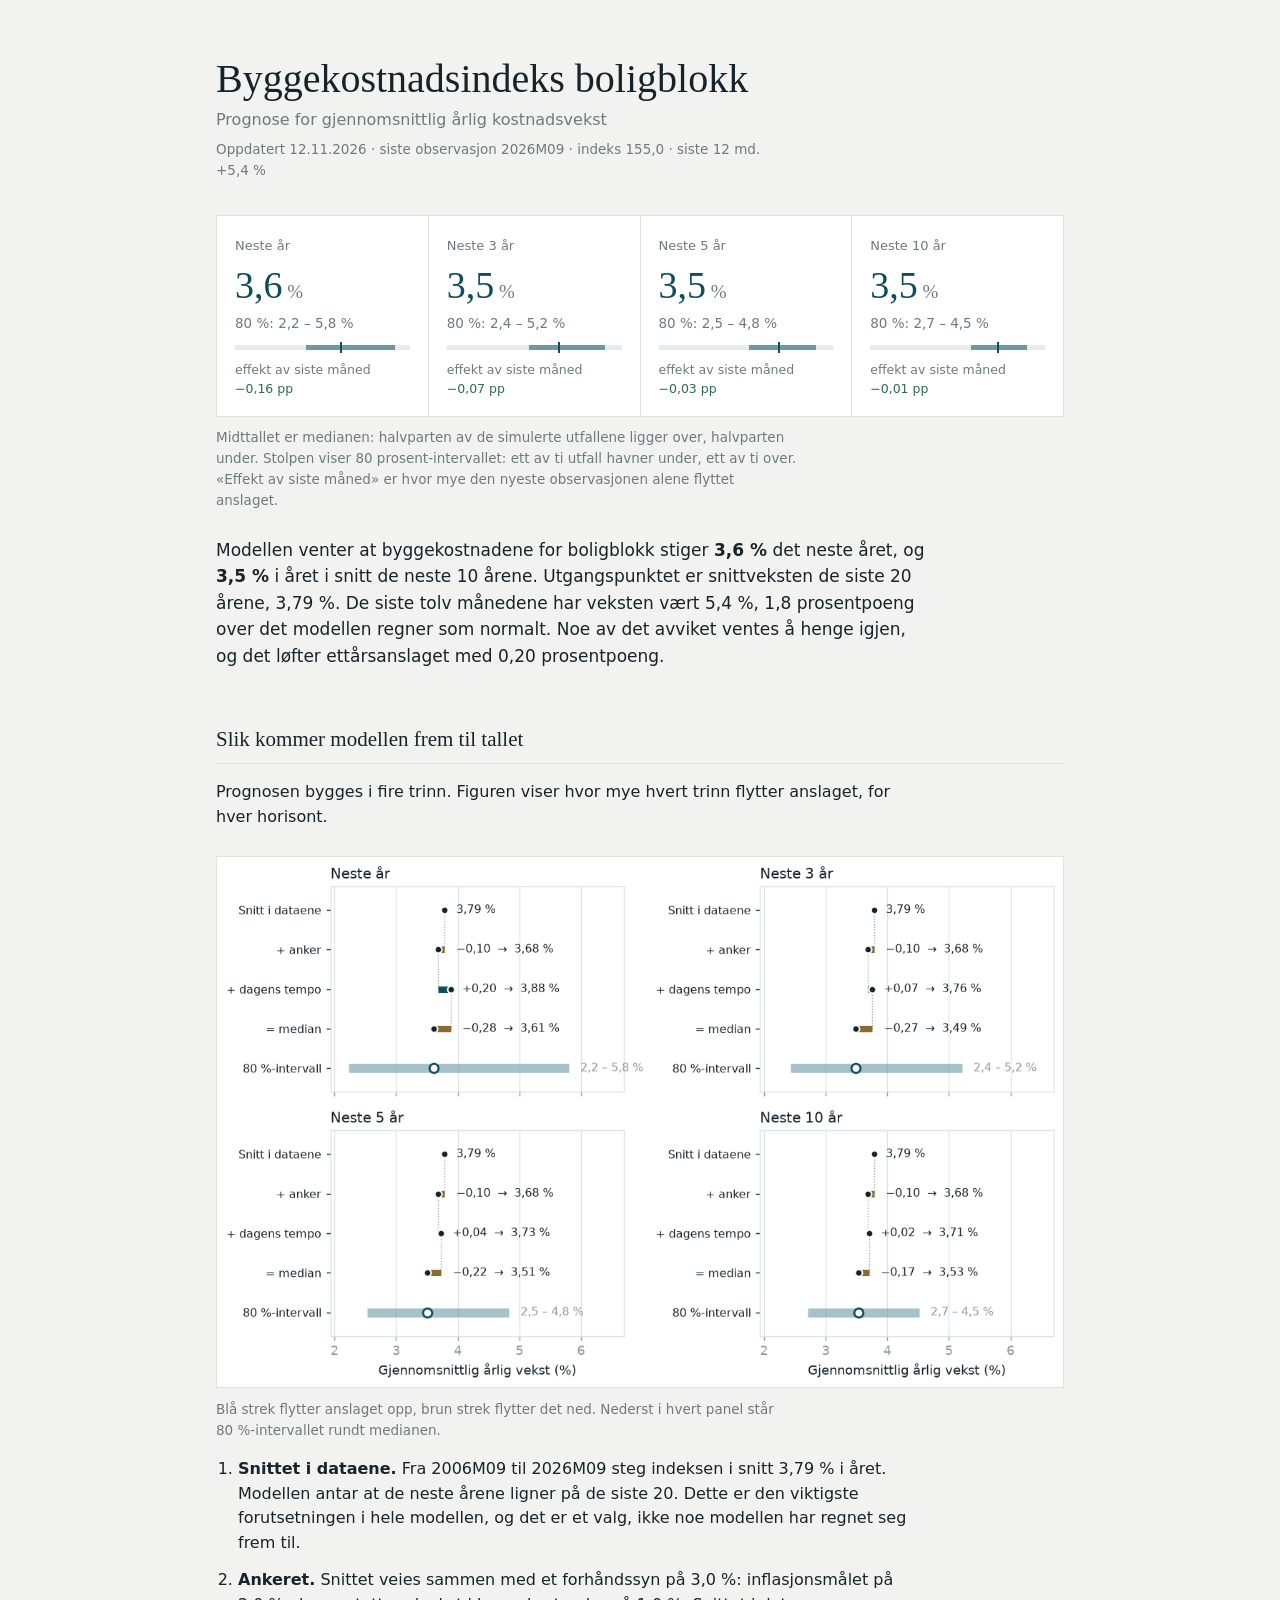
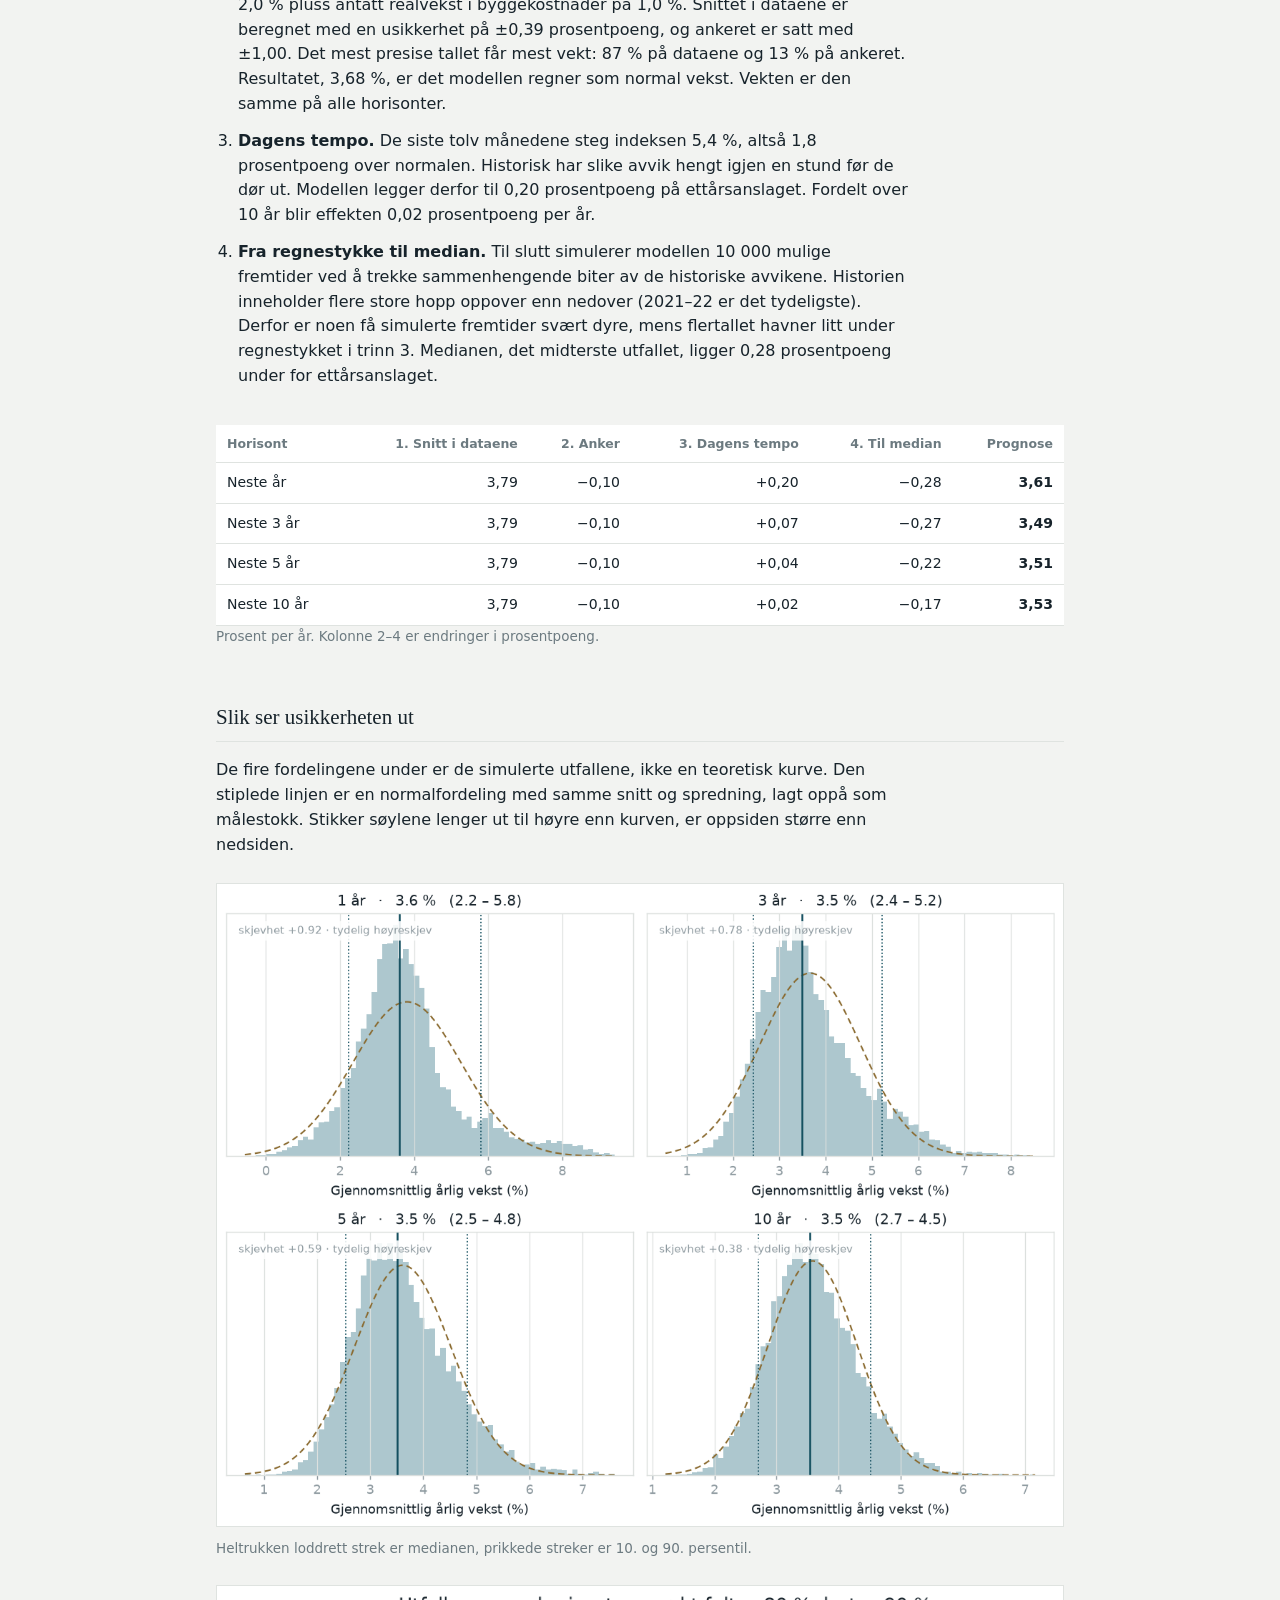
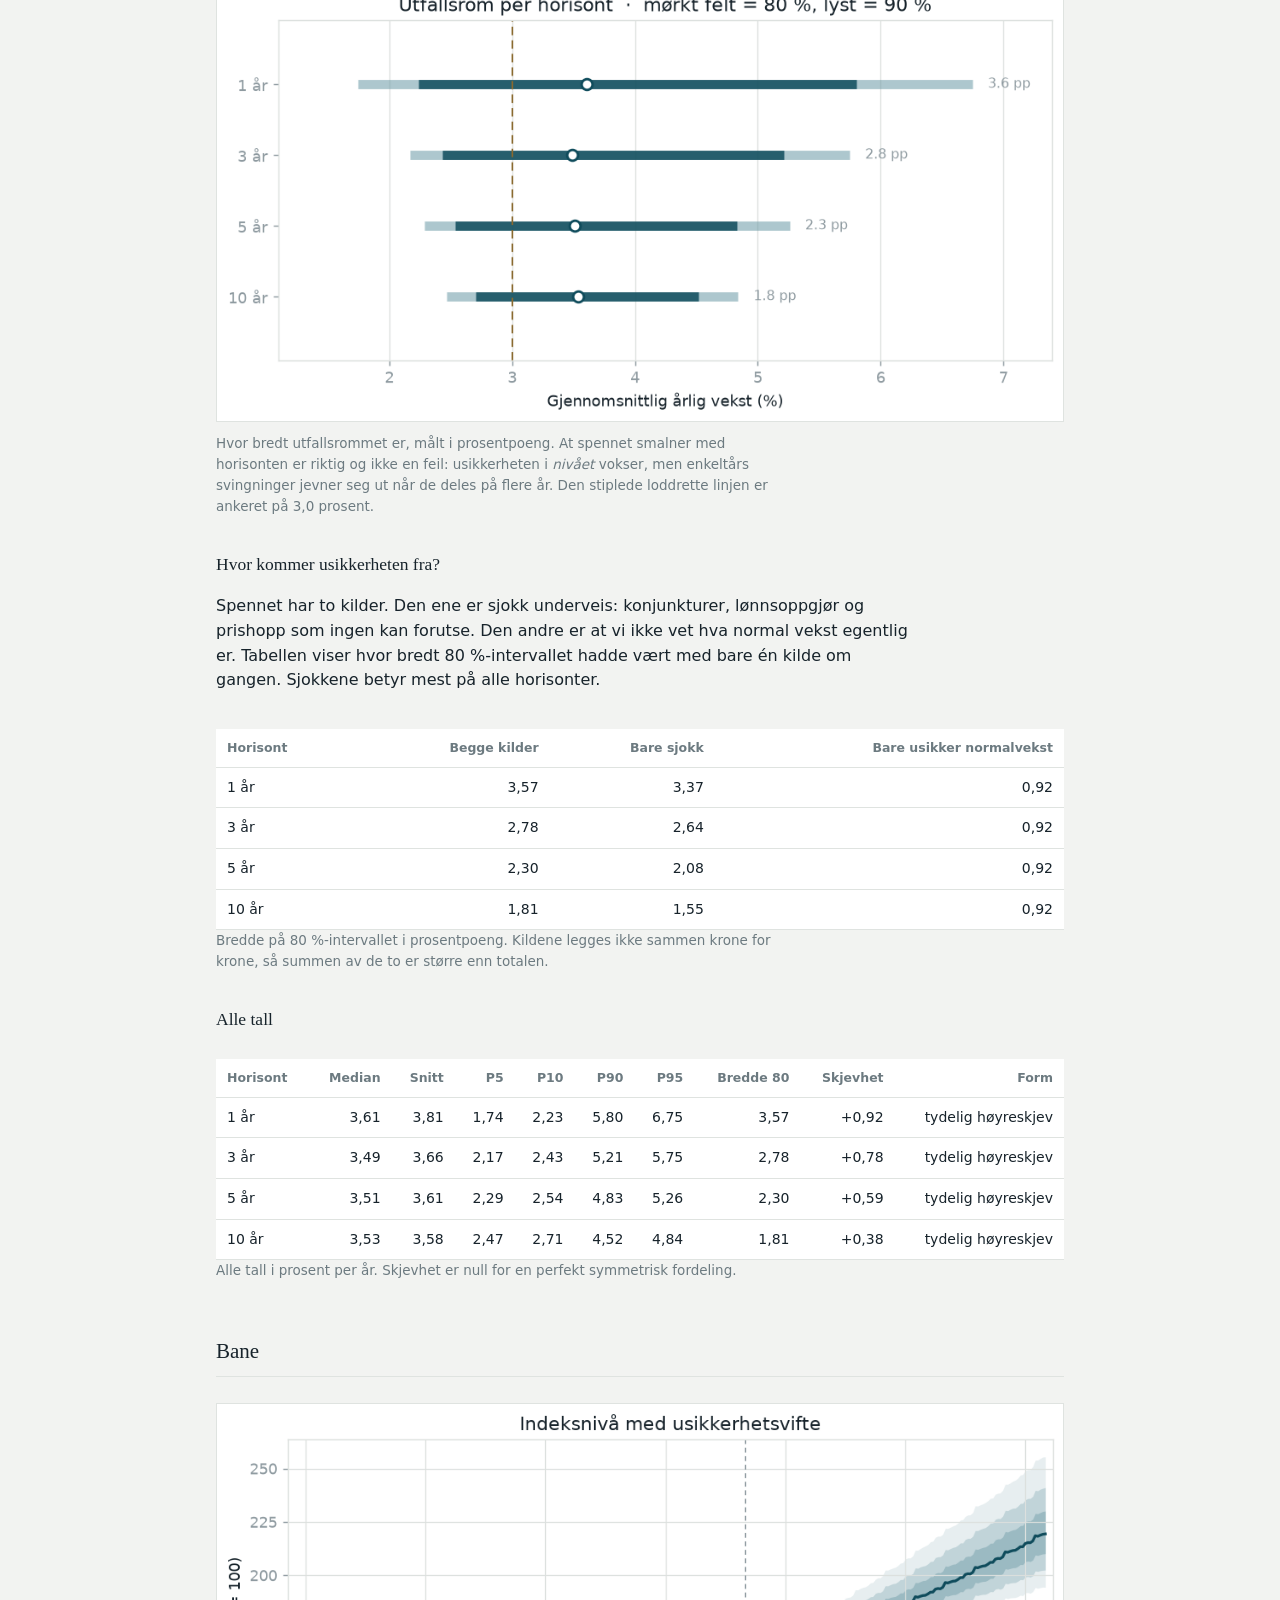
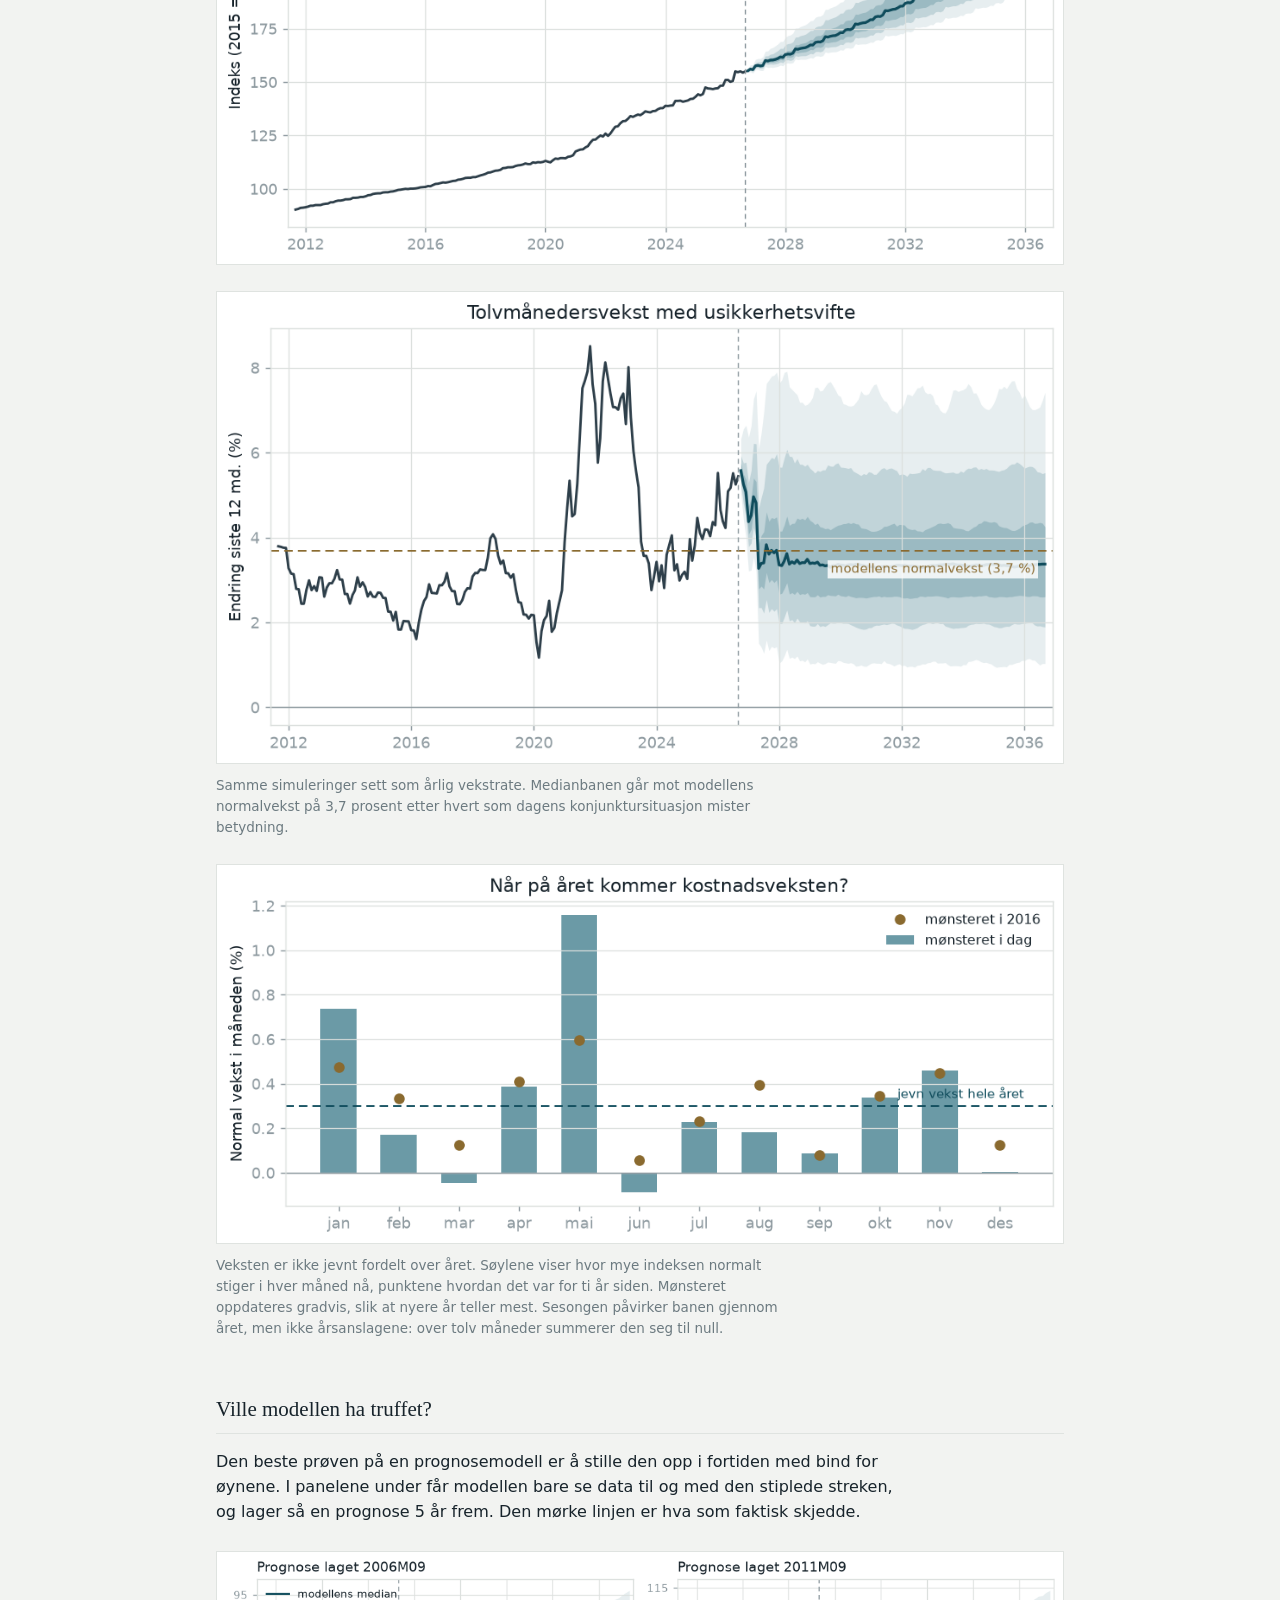
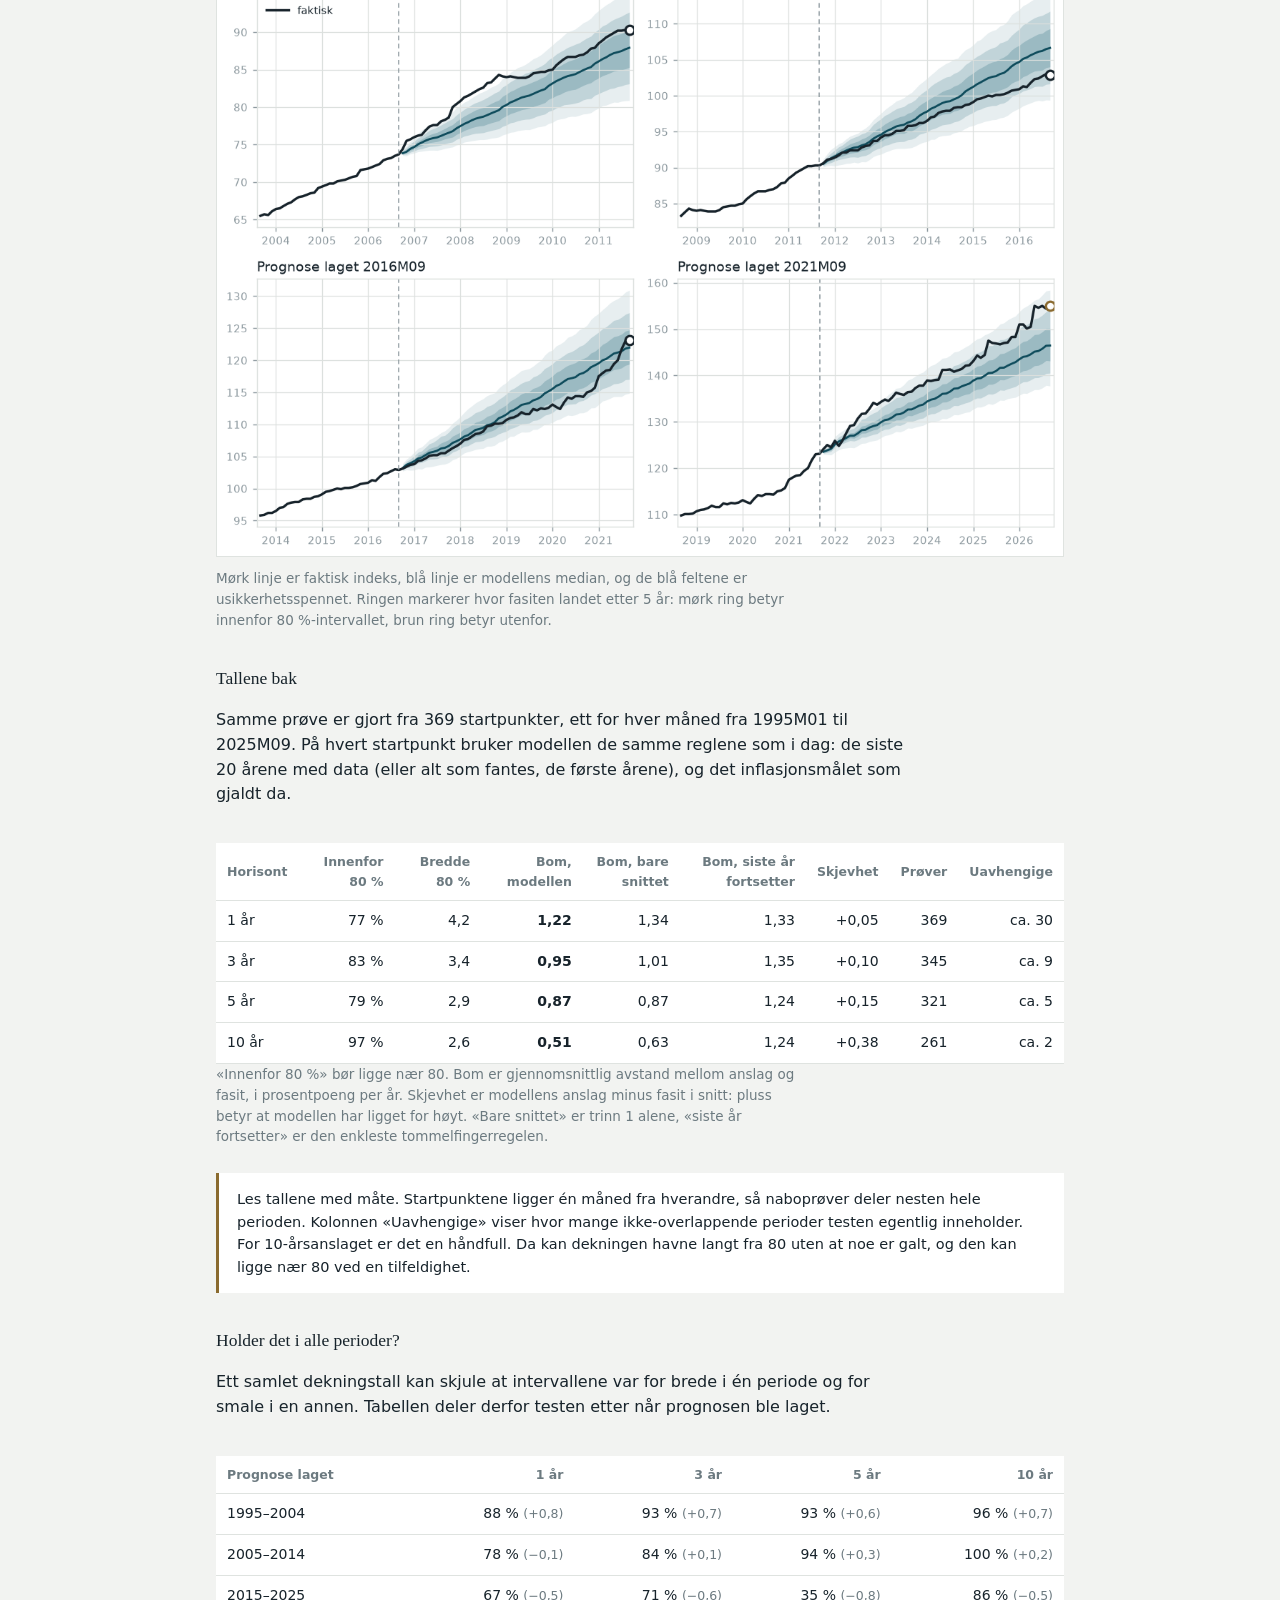
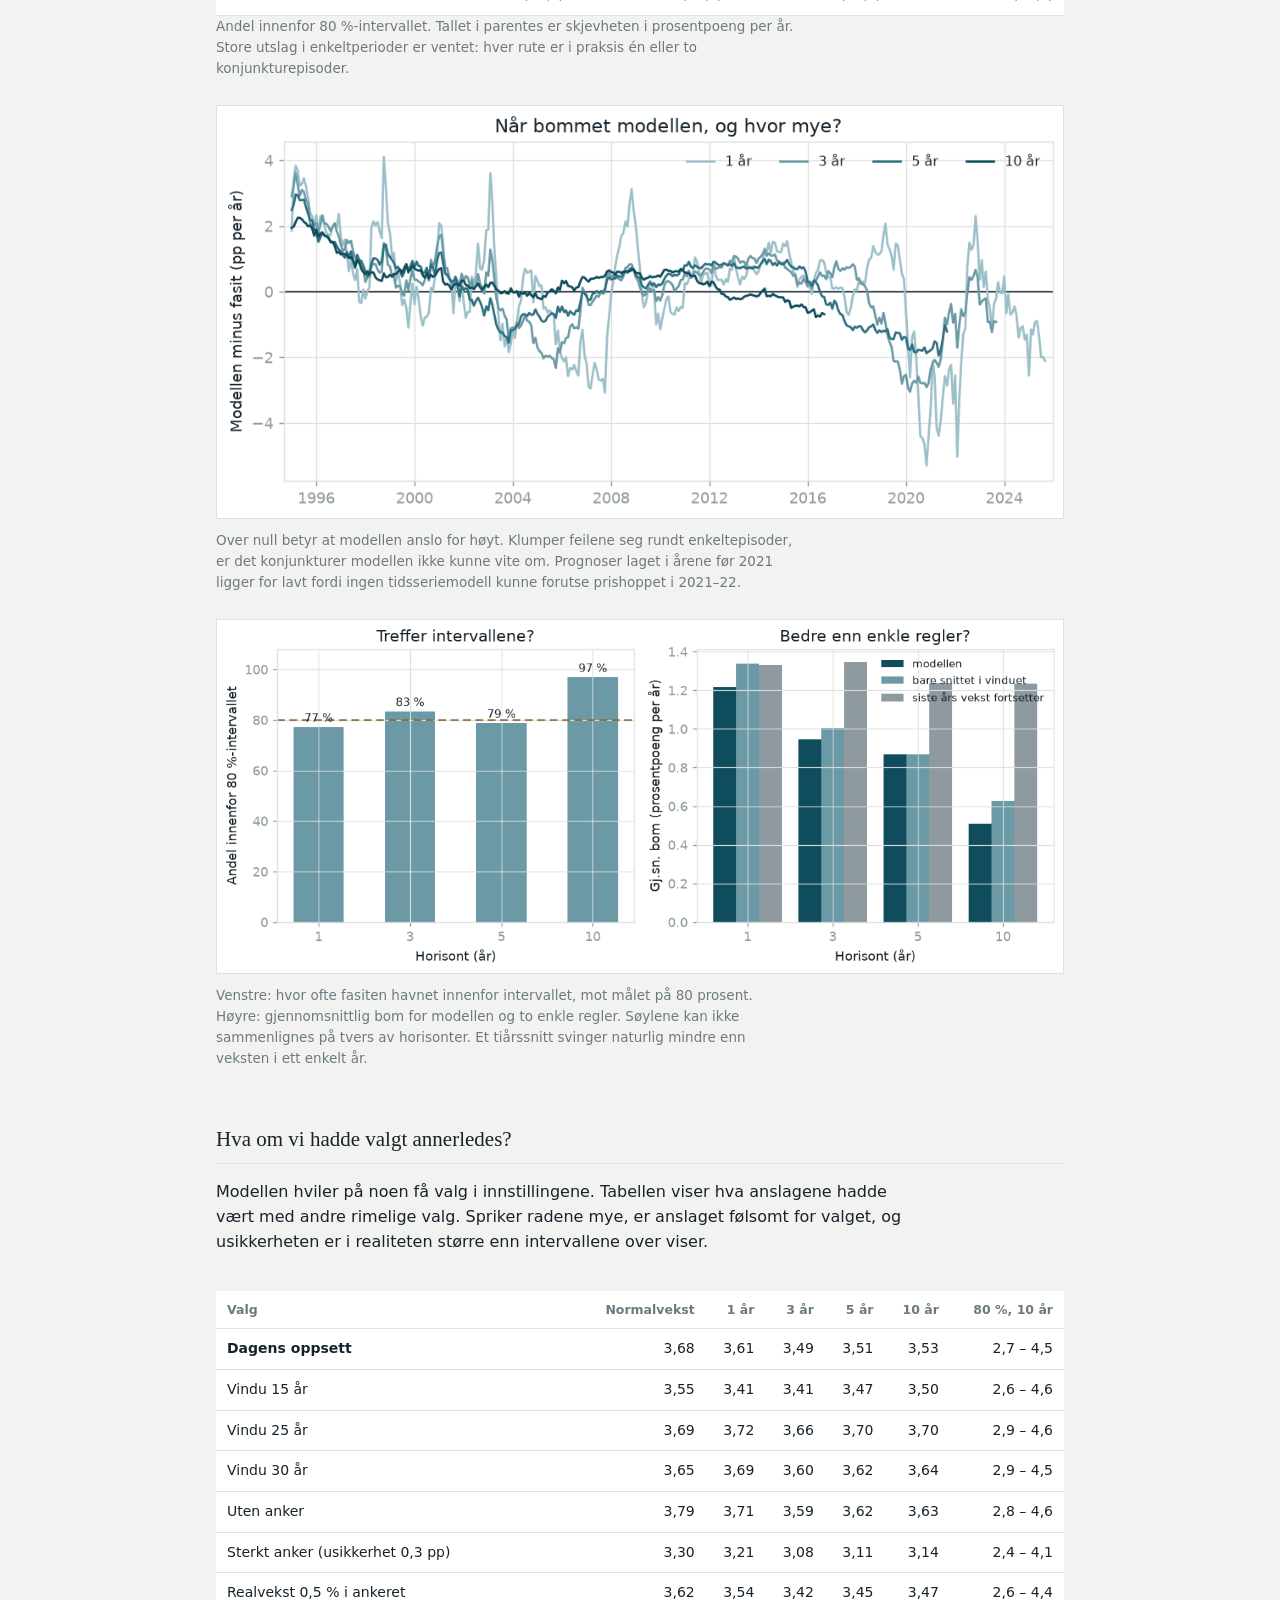
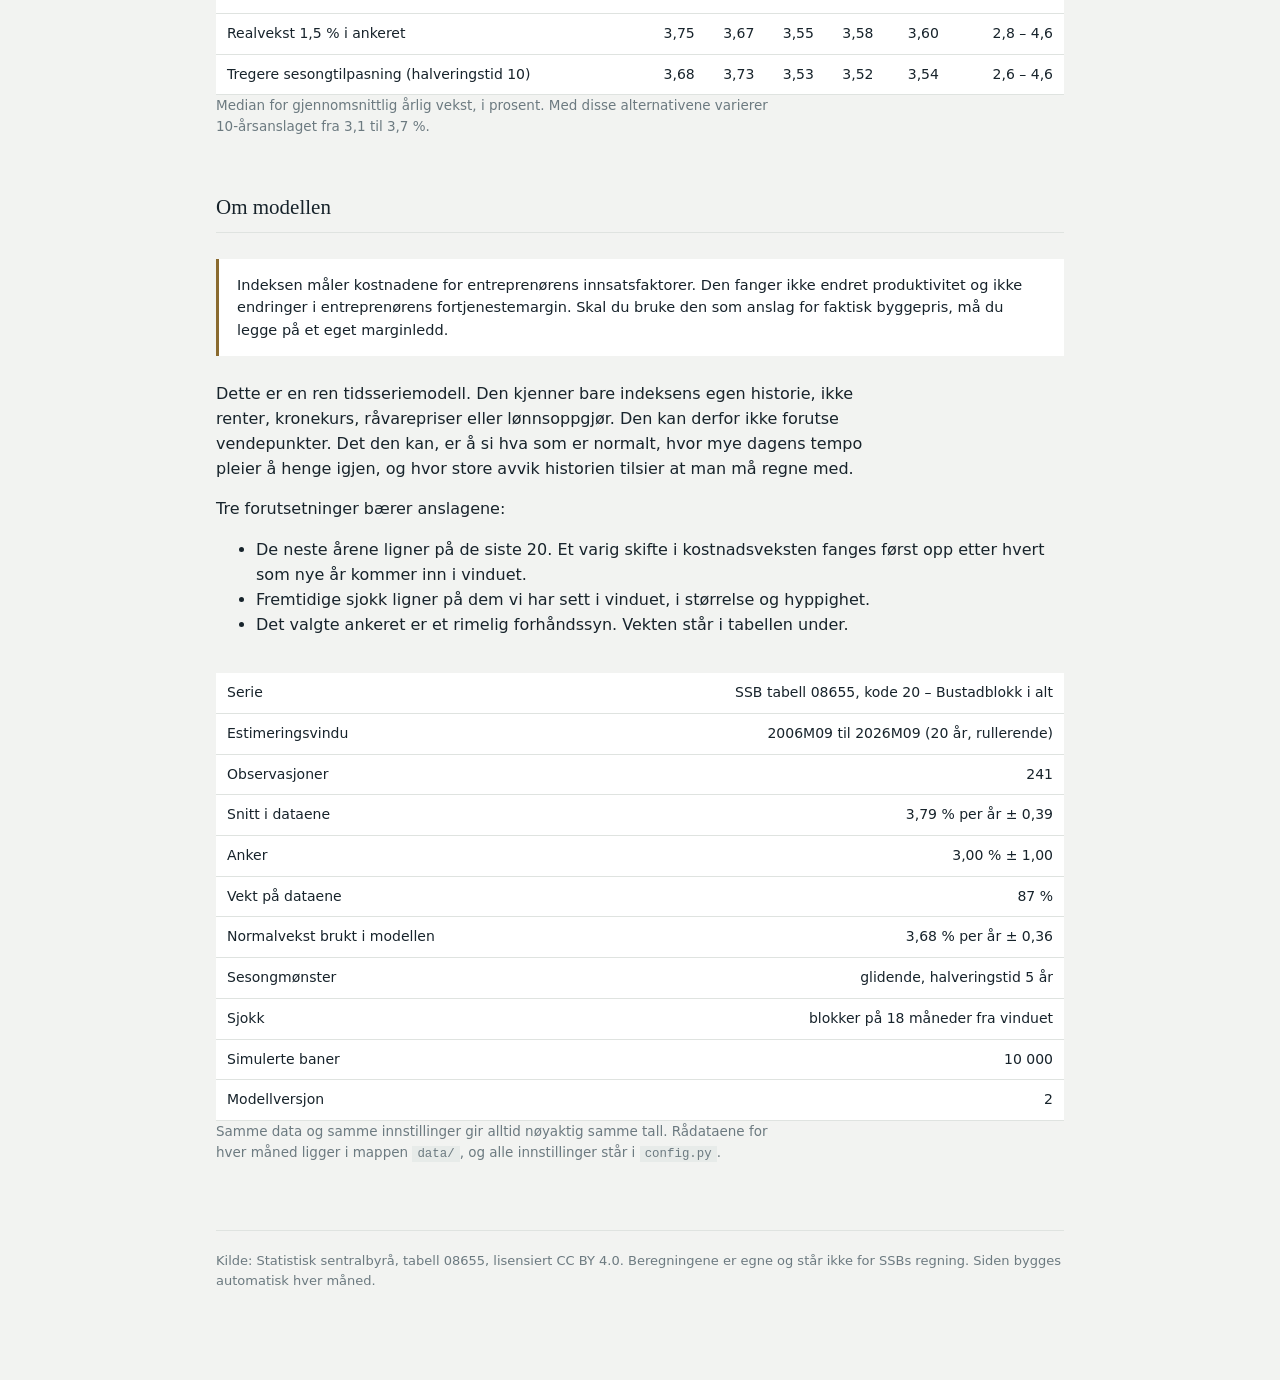
==== docs/byggekost/index.html @ 56198259 "Flytt byggekost på plass i fdv-repoet - Nettsiden flyttes fra byggekost/docs/ til docs/byggekost/, s" ====
<!doctype html>
<html lang="no"><head>
<meta charset="utf-8">
<meta name="viewport" content="width=device-width,initial-scale=1">
<title>Byggekostnadsindeks boligblokk</title>
<style>
:root{
  --blekk:#17232B; --dyp:#0F4C5C; --band:#6B9AA6; --bronse:#8A6A2F;
  --svak:#6C7A80; --flate:#FFFFFF; --papir:#F2F3F1; --strek:#DFE3E0;
}
*{box-sizing:border-box}
body{margin:0;background:var(--papir);color:var(--blekk);
     font-family:system-ui,-apple-system,"Segoe UI",Roboto,sans-serif;
     line-height:1.55;-webkit-font-smoothing:antialiased}
.ark{max-width:900px;margin:0 auto;padding:56px 26px 90px}
h1{font-family:Georgia,"Iowan Old Style",serif;font-weight:400;
   font-size:clamp(28px,4.2vw,40px);line-height:1.15;margin:0 0 6px}
.undertittel{color:var(--svak);font-size:16px;margin:0 0 6px}
.stempel{color:var(--svak);font-size:13.5px;margin:0}
h2{font-family:Georgia,serif;font-weight:400;font-size:21px;
   margin:54px 0 10px;padding-bottom:8px;border-bottom:1px solid var(--strek)}
p{max-width:68ch}
.tall{display:grid;grid-template-columns:repeat(auto-fit,minmax(178px,1fr));
      gap:1px;background:var(--strek);border:1px solid var(--strek);
      margin:34px 0 10px}
.rute{background:var(--flate);padding:20px 18px 18px}
.horisont{font-size:13px;color:var(--svak);margin-bottom:10px}
.stor{font-family:Georgia,serif;font-size:38px;line-height:1;color:var(--dyp)}
.stor span{font-size:19px;color:var(--svak)}
.spenn{font-size:13.5px;color:var(--svak);margin-top:9px}
.bar{position:relative;height:5px;background:#E7EBE9;margin-top:11px}
.bar i{position:absolute;top:0;height:5px;background:var(--band);display:block}
.bar b{position:absolute;top:-3px;width:2px;height:11px;background:var(--dyp)}
.delta{font-size:12.5px;margin-top:10px;color:var(--svak)}
.opp{color:#8A3A1F}.ned{color:#2F6B4F}
figure{margin:26px 0 0}
figure img{width:100%;display:block;background:var(--flate);border:1px solid var(--strek)}
figcaption{font-size:13.5px;color:var(--svak);margin-top:11px;max-width:68ch}
table{border-collapse:collapse;width:100%;font-size:14px;margin-top:20px;background:var(--flate)}
th,td{padding:9px 11px;border-bottom:1px solid var(--strek);text-align:right}
th:first-child,td:first-child{text-align:left}
th{font-weight:600;font-size:12.5px;color:var(--svak)}
.merk{background:var(--flate);border-left:3px solid var(--bronse);
      padding:15px 18px;margin:26px 0;font-size:14.5px}
h3{font-family:Georgia,serif;font-weight:400;font-size:17.5px;margin:34px 0 6px}
.ingress{font-size:17px;max-width:66ch;margin:26px 0 0}
.trinn{max-width:68ch;padding-left:22px}
.trinn li{margin-bottom:12px}
.n{color:var(--svak);font-size:12.5px}
.rulle{overflow-x:auto}
code{font-size:.92em;background:#E7EBE9;padding:1px 5px}
footer{margin-top:66px;padding-top:20px;border-top:1px solid var(--strek);
       color:var(--svak);font-size:13px}
a{color:var(--dyp)}
@media print{body{background:#fff}.ark{padding:0}figure{break-inside:avoid}}
</style>
</head><body><div class="ark">

<h1>Byggekostnadsindeks boligblokk</h1>
<p class="undertittel">Prognose for gjennomsnittlig årlig kostnadsvekst</p>
<p class="stempel">Oppdatert 12.11.2026 · siste observasjon 2026M09 ·
   indeks 155,0 · siste 12 md. +5,4&nbsp;%</p>


<div class="tall">
      <div class="rute">
        <div class="horisont">Neste år</div>
        <div class="stor">3,6<span>&nbsp;%</span></div>
        <div class="spenn">80&nbsp;%: 2,2 – 5,8&nbsp;%</div>
        <div class="bar"><i style="left:40.5%;width:50.9%"></i>
                         <b style="left:60.1%"></b></div>
        <div class="delta">effekt av siste måned <span class="ned">−0,16 pp</span></div>
      </div>
      <div class="rute">
        <div class="horisont">Neste 3 år</div>
        <div class="stor">3,5<span>&nbsp;%</span></div>
        <div class="spenn">80&nbsp;%: 2,4 – 5,2&nbsp;%</div>
        <div class="bar"><i style="left:47.3%;width:43.3%"></i>
                         <b style="left:63.7%"></b></div>
        <div class="delta">effekt av siste måned <span class="ned">−0,07 pp</span></div>
      </div>
      <div class="rute">
        <div class="horisont">Neste 5 år</div>
        <div class="stor">3,5<span>&nbsp;%</span></div>
        <div class="spenn">80&nbsp;%: 2,5 – 4,8&nbsp;%</div>
        <div class="bar"><i style="left:52.0%;width:38.1%"></i>
                         <b style="left:68.2%"></b></div>
        <div class="delta">effekt av siste måned <span class="ned">−0,03 pp</span></div>
      </div>
      <div class="rute">
        <div class="horisont">Neste 10 år</div>
        <div class="stor">3,5<span>&nbsp;%</span></div>
        <div class="spenn">80&nbsp;%: 2,7 – 4,5&nbsp;%</div>
        <div class="bar"><i style="left:57.8%;width:31.7%"></i>
                         <b style="left:72.3%"></b></div>
        <div class="delta">effekt av siste måned <span class="ned">−0,01 pp</span></div>
      </div></div>
<p class="stempel">Midttallet er medianen: halvparten av de simulerte utfallene
   ligger over, halvparten under. Stolpen viser 80 prosent-intervallet: ett av ti
   utfall havner under, ett av ti over. «Effekt av siste måned» er hvor mye den
   nyeste observasjonen alene flyttet anslaget.</p>

<p class="ingress">Modellen venter at byggekostnadene for boligblokk stiger <strong>3,6&nbsp;%</strong> det neste året, og <strong>3,5&nbsp;%</strong> i året i snitt de neste 10 årene. Utgangspunktet er snittveksten de siste 20 årene, 3,79&nbsp;%. De siste tolv månedene har veksten vært 5,4&nbsp;%, 1,8 prosentpoeng over det modellen regner som normalt. Noe av det avviket ventes å henge igjen, og det løfter ettårsanslaget med 0,20 prosentpoeng.</p>

<h2>Slik kommer modellen frem til tallet</h2>
<p>Prognosen bygges i fire trinn. Figuren viser hvor mye hvert trinn flytter
   anslaget, for hver horisont.</p>
<figure><img src="oppbygging.png" alt="Prognosen bygget opp trinn for trinn">
<figcaption>Blå strek flytter anslaget opp, brun strek flytter det ned. Nederst i
hvert panel står 80&nbsp;%-intervallet rundt medianen.</figcaption></figure>

  <ol class="trinn">
  <li><strong>Snittet i dataene.</strong> Fra 2006M09 til 2026M09 steg
      indeksen i snitt 3,79&nbsp;% i året. Modellen antar at de neste årene
      ligner på de siste 20. Dette er den viktigste forutsetningen i hele
      modellen, og det er et valg, ikke noe modellen har regnet seg frem til.</li>
  <li><strong>Ankeret.</strong> Snittet veies sammen med et forhåndssyn på 3,0&nbsp;%: inflasjonsmålet på 2,0&nbsp;% pluss antatt realvekst i byggekostnader på 1,0&nbsp;%. Snittet i dataene er beregnet med en usikkerhet på ±0,39 prosentpoeng, og ankeret er satt med ±1,00. Det mest presise tallet får mest vekt: 87&nbsp;% på dataene og 13&nbsp;% på ankeret. Resultatet, 3,68&nbsp;%, er det modellen regner som normal vekst. Vekten er den samme på alle horisonter.</li>
  <li><strong>Dagens tempo.</strong> De siste tolv månedene steg indeksen 5,4&nbsp;%,
      altså 1,8 prosentpoeng over normalen.
      Historisk har slike avvik hengt igjen en stund før de dør ut. Modellen
      legger derfor til
      0,20 prosentpoeng på ettårsanslaget. Fordelt over 10 år blir
      effekten 0,02 prosentpoeng per år.</li>
  <li><strong>Fra regnestykke til median.</strong> Til slutt simulerer modellen
      10&nbsp;000 mulige fremtider ved å trekke sammenhengende biter av de
      historiske avvikene. Historien inneholder flere store hopp oppover enn nedover
      (2021–22 er det tydeligste). Derfor er noen få simulerte fremtider svært
      dyre, mens flertallet havner litt under regnestykket i trinn 3. Medianen, det
      midterste utfallet, ligger 0,28 prosentpoeng
      under for ettårsanslaget.</li>
  </ol>
<div class="rulle"><table>
<thead><tr><th>Horisont</th><th>1. Snitt i dataene</th><th>2. Anker</th>
<th>3. Dagens tempo</th><th>4. Til median</th><th>Prognose</th></tr></thead>
<tbody><tr><td>Neste år</td><td>3,79</td><td>−0,10</td><td>+0,20</td><td>−0,28</td><td><strong>3,61</strong></td></tr><tr><td>Neste 3 år</td><td>3,79</td><td>−0,10</td><td>+0,07</td><td>−0,27</td><td><strong>3,49</strong></td></tr><tr><td>Neste 5 år</td><td>3,79</td><td>−0,10</td><td>+0,04</td><td>−0,22</td><td><strong>3,51</strong></td></tr><tr><td>Neste 10 år</td><td>3,79</td><td>−0,10</td><td>+0,02</td><td>−0,17</td><td><strong>3,53</strong></td></tr></tbody></table></div>
<p class="stempel">Prosent per år. Kolonne 2–4 er endringer i prosentpoeng.</p>

<h2>Slik ser usikkerheten ut</h2>
<p>De fire fordelingene under er de simulerte utfallene, ikke en teoretisk kurve.
   Den stiplede linjen er en normalfordeling med samme snitt og spredning, lagt
   oppå som målestokk. Stikker søylene lenger ut til høyre enn kurven, er
   oppsiden større enn nedsiden.</p>
<figure><img src="fordeling.png" alt="Fordeling av årlig vekst">
<figcaption>Heltrukken loddrett strek er medianen, prikkede streker er 10. og
90. persentil.</figcaption></figure>

<figure><img src="bredde.png" alt="Utfallsrom per horisont">
<figcaption>Hvor bredt utfallsrommet er, målt i prosentpoeng. At spennet smalner
med horisonten er riktig og ikke en feil: usikkerheten i <em>nivået</em> vokser,
men enkeltårs svingninger jevner seg ut når de deles på flere år.
Den stiplede loddrette linjen er ankeret på 3,0 prosent.</figcaption></figure>

<h3>Hvor kommer usikkerheten fra?</h3>
<p>Spennet har to kilder. Den ene er sjokk underveis: konjunkturer, lønnsoppgjør
   og prishopp som ingen kan forutse. Den andre er at vi ikke vet hva normal vekst
   egentlig er. Tabellen viser hvor bredt 80&nbsp;%-intervallet hadde vært med bare én
   kilde om gangen. Sjokkene betyr mest på alle horisonter.</p>
<div class="rulle"><table>
<thead><tr><th>Horisont</th><th>Begge kilder</th><th>Bare sjokk</th>
<th>Bare usikker normalvekst</th></tr></thead>
<tbody><tr><td>1 år</td><td>3,57</td><td>3,37</td><td>0,92</td></tr><tr><td>3 år</td><td>2,78</td><td>2,64</td><td>0,92</td></tr><tr><td>5 år</td><td>2,30</td><td>2,08</td><td>0,92</td></tr><tr><td>10 år</td><td>1,81</td><td>1,55</td><td>0,92</td></tr></tbody></table></div>
<p class="stempel">Bredde på 80&nbsp;%-intervallet i prosentpoeng. Kildene legges ikke
sammen krone for krone, så summen av de to er større enn totalen.</p>

<h3>Alle tall</h3>
<div class="rulle"><table>
<thead><tr><th>Horisont</th><th>Median</th><th>Snitt</th><th>P5</th><th>P10</th>
<th>P90</th><th>P95</th><th>Bredde 80</th><th>Skjevhet</th><th>Form</th></tr></thead>
<tbody><tr><td>1 år</td><td>3,61</td><td>3,81</td><td>1,74</td><td>2,23</td><td>5,80</td><td>6,75</td><td>3,57</td><td>+0,92</td><td>tydelig høyreskjev</td></tr><tr><td>3 år</td><td>3,49</td><td>3,66</td><td>2,17</td><td>2,43</td><td>5,21</td><td>5,75</td><td>2,78</td><td>+0,78</td><td>tydelig høyreskjev</td></tr><tr><td>5 år</td><td>3,51</td><td>3,61</td><td>2,29</td><td>2,54</td><td>4,83</td><td>5,26</td><td>2,30</td><td>+0,59</td><td>tydelig høyreskjev</td></tr><tr><td>10 år</td><td>3,53</td><td>3,58</td><td>2,47</td><td>2,71</td><td>4,52</td><td>4,84</td><td>1,81</td><td>+0,38</td><td>tydelig høyreskjev</td></tr></tbody></table></div>
<p class="stempel">Alle tall i prosent per år. Skjevhet er null for en perfekt
symmetrisk fordeling.</p>

<h2>Bane</h2>
<figure><img src="vifte_indeks.png" alt="Indeks med vifte"></figure>
<figure><img src="vifte_vekst.png" alt="Tolvmånedersvekst med vifte">
<figcaption>Samme simuleringer sett som årlig vekstrate. Medianbanen går mot
modellens normalvekst på 3,7 prosent etter hvert som dagens
konjunktursituasjon mister betydning.</figcaption></figure>
<figure><img src="sesong.png" alt="Sesongmønster">
<figcaption>Veksten er ikke jevnt fordelt over året. Søylene viser hvor mye
indeksen normalt stiger i hver måned nå, punktene hvordan det var for ti år siden.
Mønsteret oppdateres gradvis, slik at nyere år teller mest. Sesongen påvirker
banen gjennom året, men ikke årsanslagene: over tolv måneder summerer den seg til
null.</figcaption></figure>

  <h2>Ville modellen ha truffet?</h2>
  <p>Den beste prøven på en prognosemodell er å stille den opp i fortiden med
     bind for øynene. I panelene under får modellen bare se data til og med den
     stiplede streken, og lager så en prognose 5 år frem.
     Den mørke linjen er hva som faktisk skjedde.</p>
  <figure><img src="tilbaketest_bane.png" alt="Historiske prognoser mot fasit">
  <figcaption>Mørk linje er faktisk indeks, blå linje er modellens median, og de
  blå feltene er usikkerhetsspennet. Ringen markerer hvor fasiten landet etter
  5 år: mørk ring betyr innenfor 80&nbsp;%-intervallet, brun
  ring betyr utenfor.</figcaption></figure>

  <h3>Tallene bak</h3>
  <p>Samme prøve er gjort fra 369 startpunkter, ett for hver
     måned fra 1995M01 til 2025M09. På hvert
     startpunkt bruker modellen de samme reglene som i dag: de siste
     20 årene med data (eller alt som fantes, de første årene), og det
     inflasjonsmålet som gjaldt da.</p>
  <div class="rulle"><table>
  <thead><tr><th>Horisont</th><th>Innenfor 80&nbsp;%</th><th>Bredde 80&nbsp;%</th>
  <th>Bom, modellen</th><th>Bom, bare snittet</th><th>Bom, siste år fortsetter</th>
  <th>Skjevhet</th><th>Prøver</th><th>Uavhengige</th></tr></thead>
  <tbody><tr><td>1 år</td><td>77&nbsp;%</td><td>4,2</td><td><strong>1,22</strong></td><td>1,34</td><td>1,33</td><td>+0,05</td><td>369</td><td>ca. 30</td></tr><tr><td>3 år</td><td>83&nbsp;%</td><td>3,4</td><td><strong>0,95</strong></td><td>1,01</td><td>1,35</td><td>+0,10</td><td>345</td><td>ca. 9</td></tr><tr><td>5 år</td><td>79&nbsp;%</td><td>2,9</td><td><strong>0,87</strong></td><td>0,87</td><td>1,24</td><td>+0,15</td><td>321</td><td>ca. 5</td></tr><tr><td>10 år</td><td>97&nbsp;%</td><td>2,6</td><td><strong>0,51</strong></td><td>0,63</td><td>1,24</td><td>+0,38</td><td>261</td><td>ca. 2</td></tr></tbody></table></div>
  <p class="stempel">«Innenfor 80&nbsp;%» bør ligge nær 80. Bom er gjennomsnittlig
  avstand mellom anslag og fasit, i prosentpoeng per år. Skjevhet er modellens
  anslag minus fasit i snitt: pluss betyr at modellen har ligget for høyt.
  «Bare snittet» er trinn 1 alene, «siste år fortsetter» er den enkleste
  tommelfingerregelen.</p>
  <div class="merk">
  Les tallene med måte. Startpunktene ligger én måned fra hverandre, så
  naboprøver deler nesten hele perioden. Kolonnen «Uavhengige» viser hvor mange
  ikke-overlappende perioder testen egentlig inneholder. For 10-årsanslaget er
  det en håndfull. Da kan dekningen havne langt fra 80 uten at noe er galt, og
  den kan ligge nær 80 ved en tilfeldighet.
  </div>

  <h3>Holder det i alle perioder?</h3>
  <p>Ett samlet dekningstall kan skjule at intervallene var for brede i én periode
     og for smale i en annen. Tabellen deler derfor testen etter når prognosen ble
     laget.</p>
  <div class="rulle"><table>
  <thead><tr><th>Prognose laget</th><th>1 år</th><th>3 år</th><th>5 år</th><th>10 år</th></tr></thead>
  <tbody><tr><td>1995–2004</td><td>88&nbsp;% <span class="n">(+0,8)</span></td><td>93&nbsp;% <span class="n">(+0,7)</span></td><td>93&nbsp;% <span class="n">(+0,6)</span></td><td>96&nbsp;% <span class="n">(+0,7)</span></td></tr><tr><td>2005–2014</td><td>78&nbsp;% <span class="n">(−0,1)</span></td><td>84&nbsp;% <span class="n">(+0,1)</span></td><td>94&nbsp;% <span class="n">(+0,3)</span></td><td>100&nbsp;% <span class="n">(+0,2)</span></td></tr><tr><td>2015–2025</td><td>67&nbsp;% <span class="n">(−0,5)</span></td><td>71&nbsp;% <span class="n">(−0,6)</span></td><td>35&nbsp;% <span class="n">(−0,8)</span></td><td>86&nbsp;% <span class="n">(−0,5)</span></td></tr></tbody></table></div>
  <p class="stempel">Andel innenfor 80&nbsp;%-intervallet. Tallet i parentes er
  skjevheten i prosentpoeng per år. Store utslag i enkeltperioder er ventet:
  hver rute er i praksis én eller to konjunkturepisoder.</p>
  <figure><img src="tilbaketest_feil.png" alt="Bommen over tid">
  <figcaption>Over null betyr at modellen anslo for høyt. Klumper feilene seg
  rundt enkeltepisoder, er det konjunkturer modellen ikke kunne vite om. Prognoser
  laget i årene før 2021 ligger for lavt fordi ingen tidsseriemodell kunne
  forutse prishoppet i 2021–22.</figcaption></figure>
  <figure><img src="tilbaketest.png" alt="Tilbaketest oppsummert">
  <figcaption>Venstre: hvor ofte fasiten havnet innenfor intervallet, mot målet på
  80 prosent. Høyre: gjennomsnittlig bom for modellen og to enkle regler. Søylene
  kan ikke sammenlignes på tvers av horisonter. Et tiårssnitt svinger naturlig
  mindre enn veksten i ett enkelt år.</figcaption></figure>

  <h2>Hva om vi hadde valgt annerledes?</h2>
  <p>Modellen hviler på noen få valg i innstillingene. Tabellen viser hva
     anslagene hadde vært med andre rimelige valg. Spriker radene mye, er anslaget
     følsomt for valget, og usikkerheten er i realiteten større enn intervallene
     over viser.</p>
  <div class="rulle"><table>
  <thead><tr><th>Valg</th><th>Normalvekst</th><th>1 år</th><th>3 år</th><th>5 år</th><th>10 år</th><th>80&nbsp;%, 10 år</th></tr></thead>
  <tbody><tr><td><strong>Dagens oppsett</strong></td><td>3,68</td><td>3,61</td><td>3,49</td><td>3,51</td><td>3,53</td><td>2,7 – 4,5</td></tr><tr><td>Vindu 15 år</td><td>3,55</td><td>3,41</td><td>3,41</td><td>3,47</td><td>3,50</td><td>2,6 – 4,6</td></tr><tr><td>Vindu 25 år</td><td>3,69</td><td>3,72</td><td>3,66</td><td>3,70</td><td>3,70</td><td>2,9 – 4,6</td></tr><tr><td>Vindu 30 år</td><td>3,65</td><td>3,69</td><td>3,60</td><td>3,62</td><td>3,64</td><td>2,9 – 4,5</td></tr><tr><td>Uten anker</td><td>3,79</td><td>3,71</td><td>3,59</td><td>3,62</td><td>3,63</td><td>2,8 – 4,6</td></tr><tr><td>Sterkt anker (usikkerhet 0,3 pp)</td><td>3,30</td><td>3,21</td><td>3,08</td><td>3,11</td><td>3,14</td><td>2,4 – 4,1</td></tr><tr><td>Realvekst 0,5&nbsp;% i ankeret</td><td>3,62</td><td>3,54</td><td>3,42</td><td>3,45</td><td>3,47</td><td>2,6 – 4,4</td></tr><tr><td>Realvekst 1,5&nbsp;% i ankeret</td><td>3,75</td><td>3,67</td><td>3,55</td><td>3,58</td><td>3,60</td><td>2,8 – 4,6</td></tr><tr><td>Tregere sesongtilpasning (halveringstid 10)</td><td>3,68</td><td>3,73</td><td>3,53</td><td>3,52</td><td>3,54</td><td>2,6 – 4,6</td></tr></tbody></table></div>
  <p class="stempel">Median for gjennomsnittlig årlig vekst, i prosent. Med disse
  alternativene varierer 10-årsanslaget fra 3,1 til
  3,7&nbsp;%.</p>

<h2>Om modellen</h2>
<div class="merk">
Indeksen måler kostnadene for entreprenørens innsatsfaktorer. Den fanger ikke
endret produktivitet og ikke endringer i entreprenørens fortjenestemargin.
Skal du bruke den som anslag for faktisk byggepris, må du legge på et eget
marginledd.
</div>
<p>Dette er en ren tidsseriemodell. Den kjenner bare indeksens egen historie, ikke
renter, kronekurs, råvarepriser eller lønnsoppgjør. Den kan derfor ikke forutse
vendepunkter. Det den kan, er å si hva som er normalt, hvor mye dagens tempo pleier
å henge igjen, og hvor store avvik historien tilsier at man må regne med.</p>
<p>Tre forutsetninger bærer anslagene:</p>
<ul>
<li>De neste årene ligner på de siste 20. Et varig skifte i
    kostnadsveksten fanges først opp etter hvert som nye år kommer inn i vinduet.</li>
<li>Fremtidige sjokk ligner på dem vi har sett i vinduet, i størrelse og hyppighet.</li>
<li>Det valgte ankeret er et rimelig forhåndssyn. Vekten står i tabellen under.</li>
</ul>
<div class="rulle"><table>
<tbody>
<tr><td>Serie</td><td>SSB tabell 08655, kode 20 – Bustadblokk i alt</td></tr>
<tr><td>Estimeringsvindu</td><td>2006M09 til 2026M09 (20 år, rullerende)</td></tr>
<tr><td>Observasjoner</td><td>241</td></tr>
<tr><td>Snitt i dataene</td><td>3,79&nbsp;% per år &plusmn; 0,39</td></tr>
<tr><td>Anker</td><td>3,00&nbsp;% &plusmn; 1,00</td></tr>
<tr><td>Vekt på dataene</td><td>87&nbsp;%</td></tr>
<tr><td>Normalvekst brukt i modellen</td><td>3,68&nbsp;% per år &plusmn; 0,36</td></tr>
<tr><td>Sesongmønster</td><td>glidende, halveringstid 5 år</td></tr>
<tr><td>Sjokk</td><td>blokker på 18 måneder fra vinduet</td></tr>
<tr><td>Simulerte baner</td><td>10&nbsp;000</td></tr>
<tr><td>Modellversjon</td><td>2</td></tr>
</tbody></table></div>
<p class="stempel">Samme data og samme innstillinger gir alltid nøyaktig samme
tall. Rådataene for hver måned ligger i mappen <code>data/</code>, og alle
innstillinger står i <code>config.py</code>.</p>

<footer>
Kilde: Statistisk sentralbyrå, tabell 08655, lisensiert CC BY 4.0.
Beregningene er egne og står ikke for SSBs regning.
Siden bygges automatisk hver måned. 
</footer>
</div></body></html>
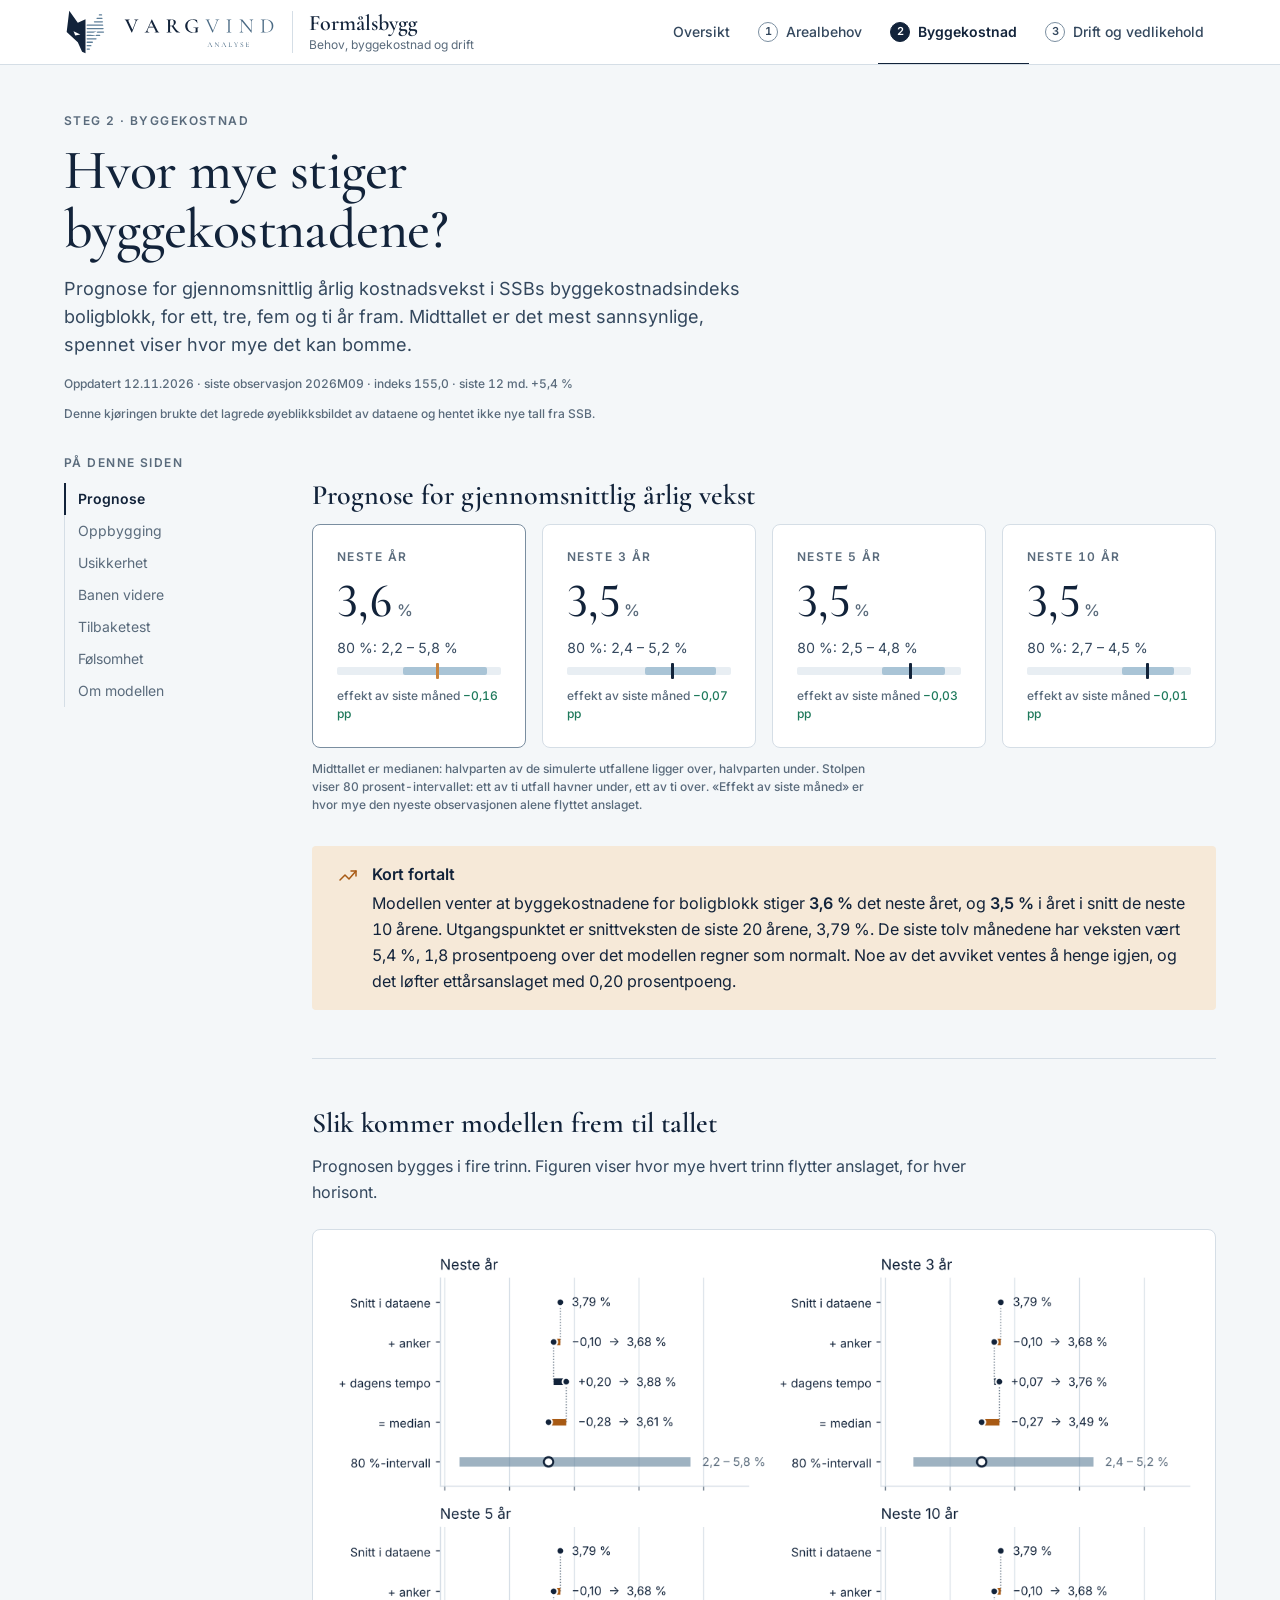
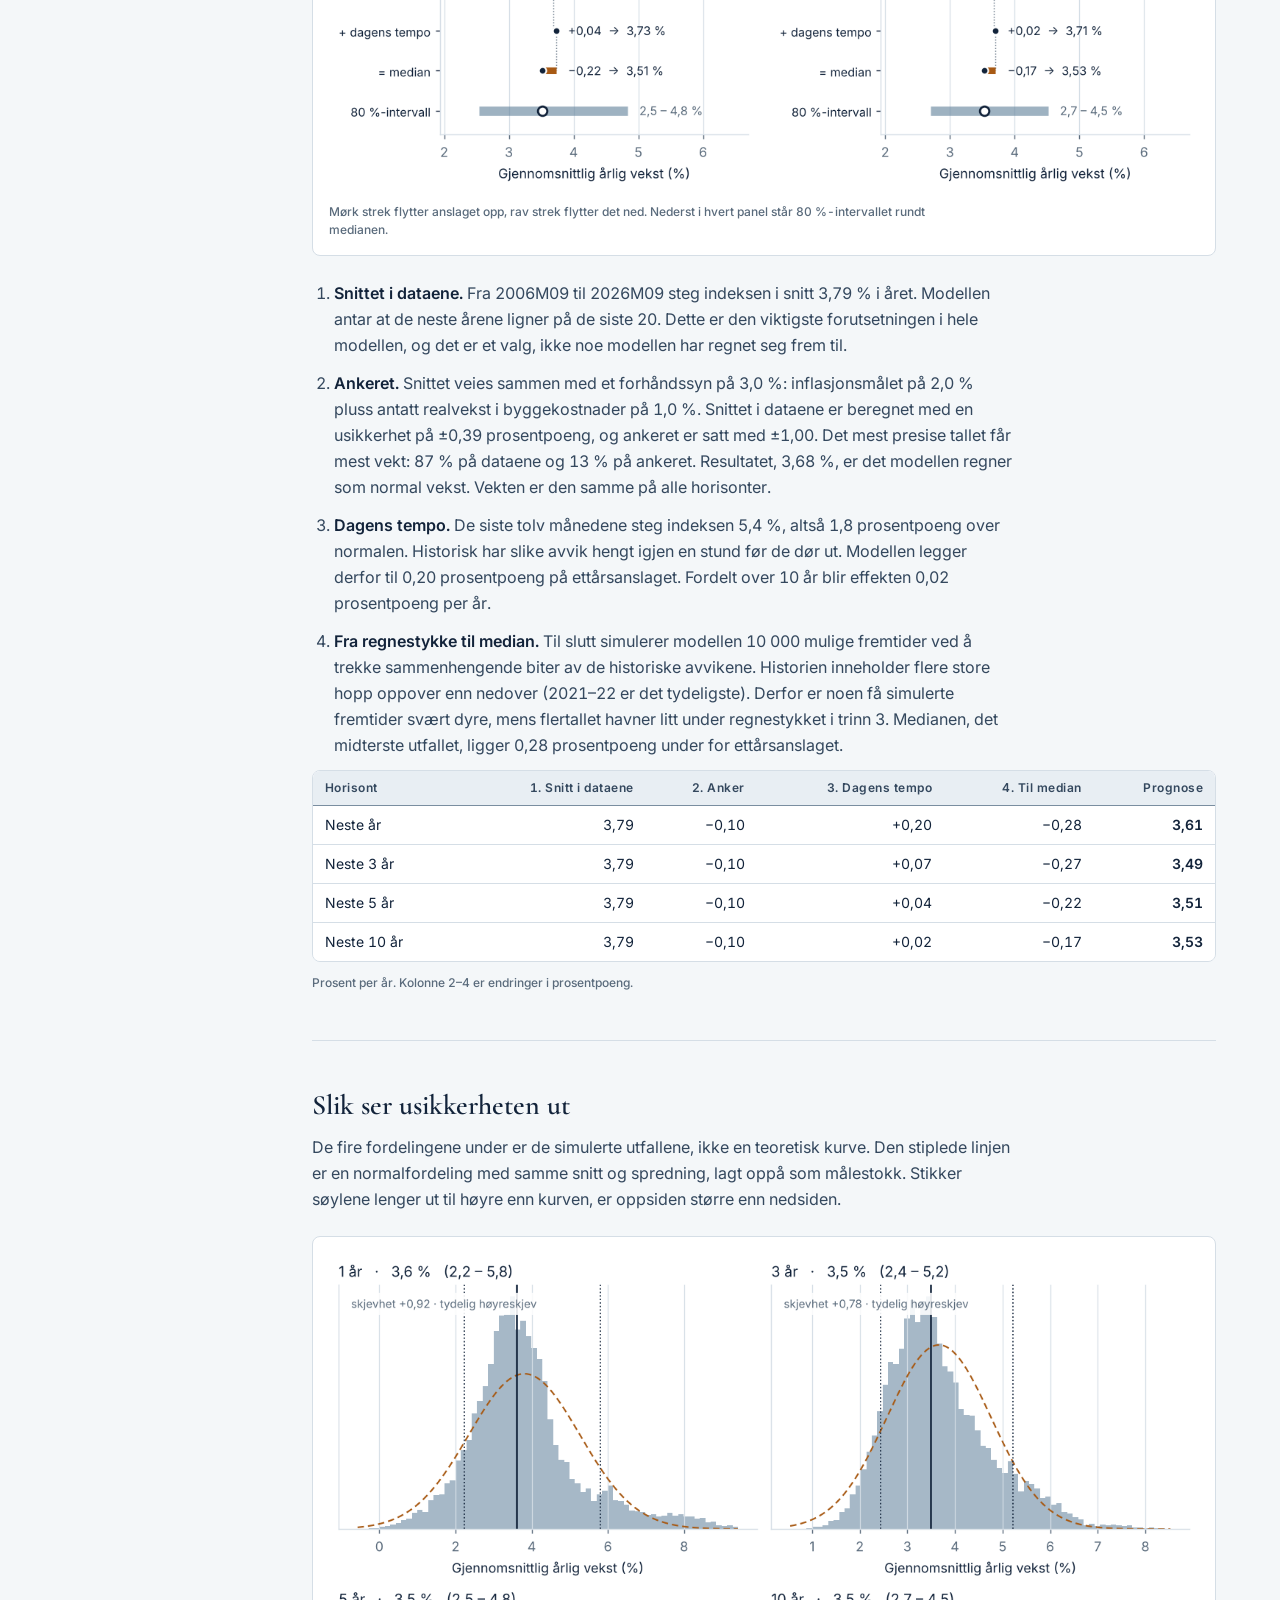
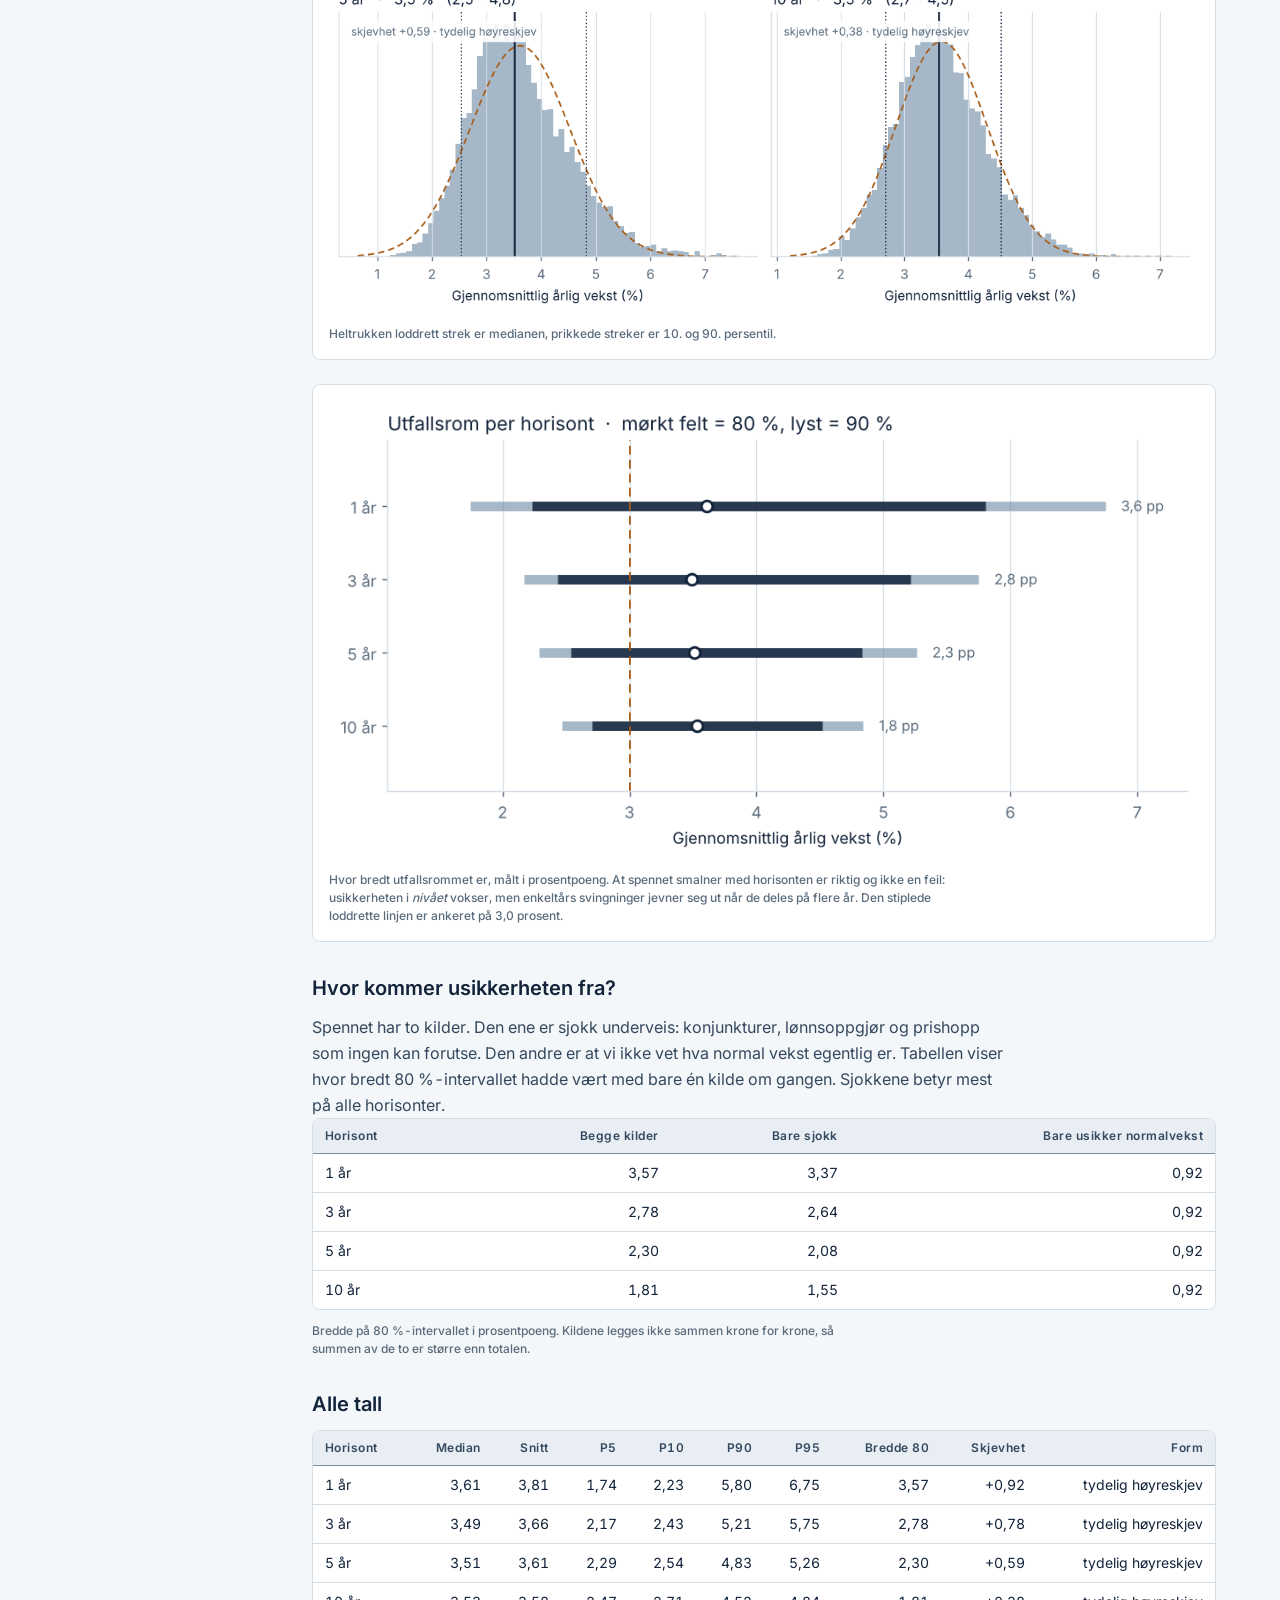
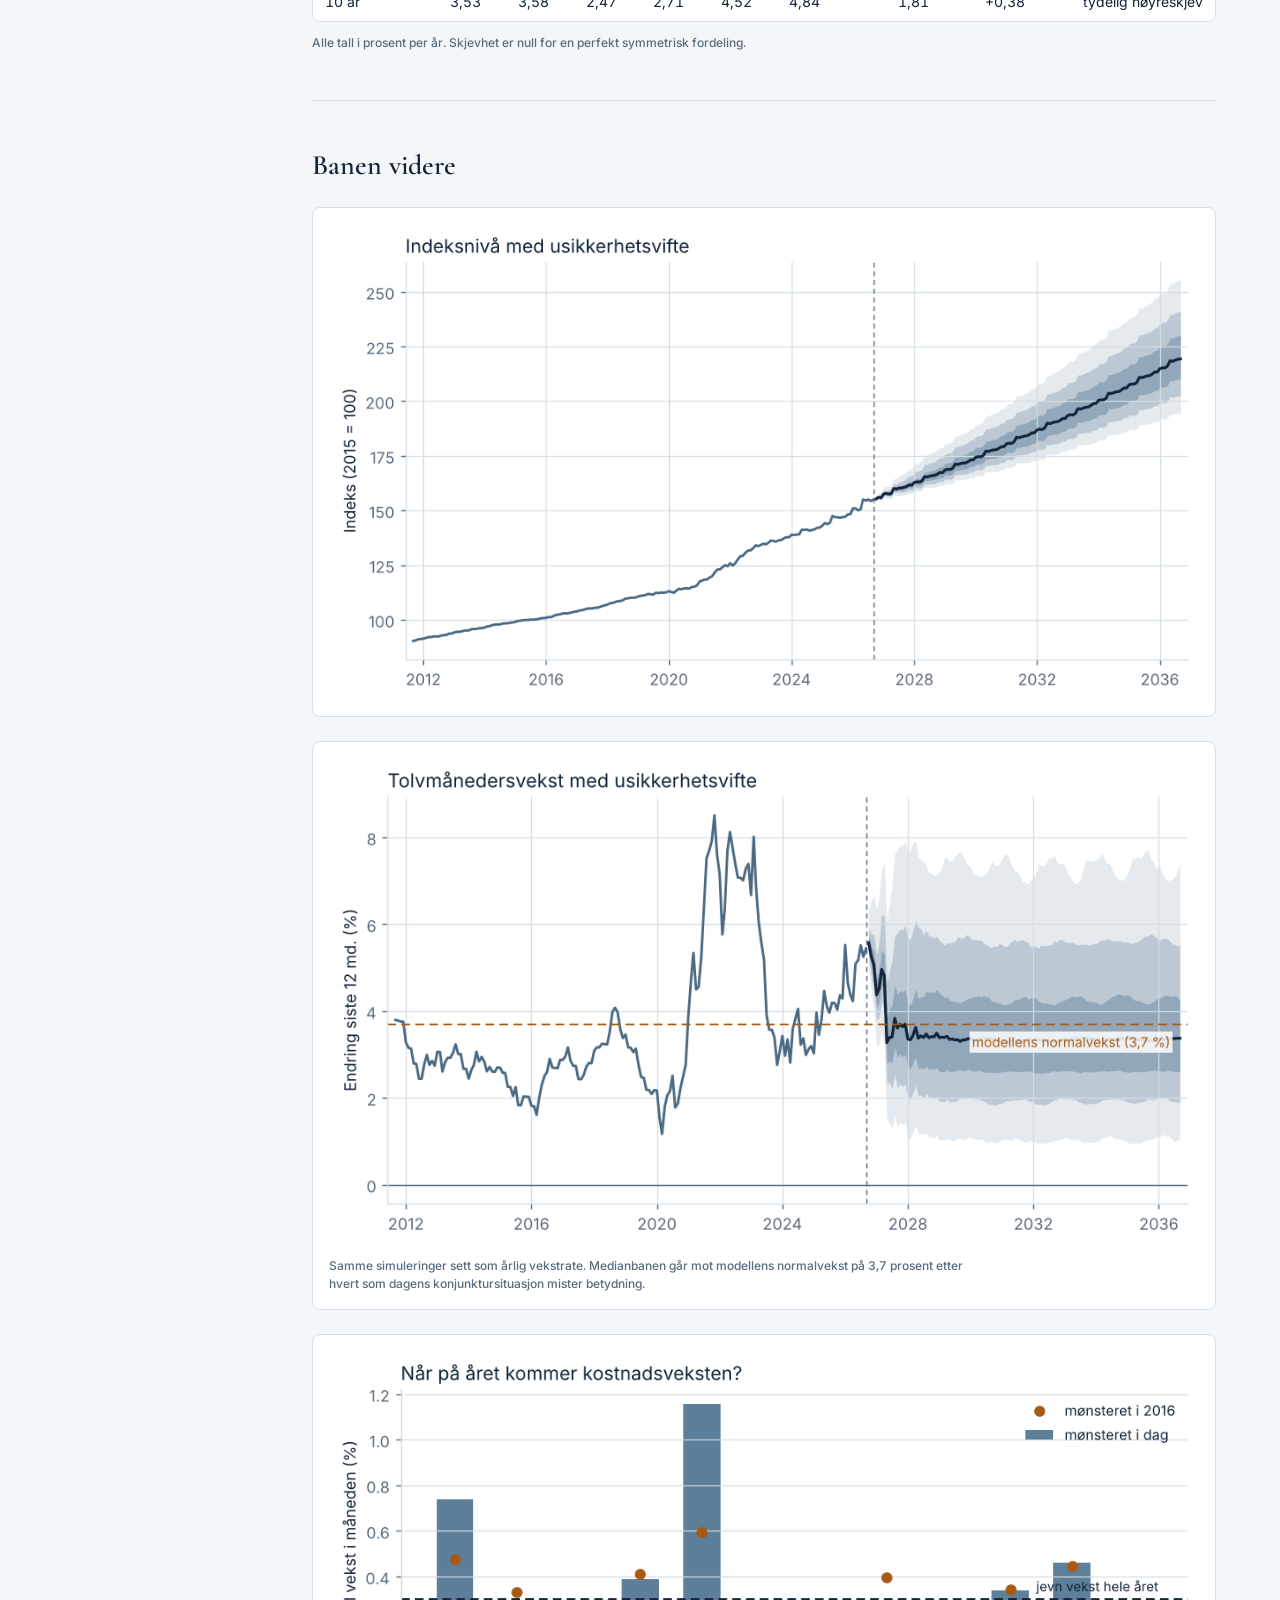
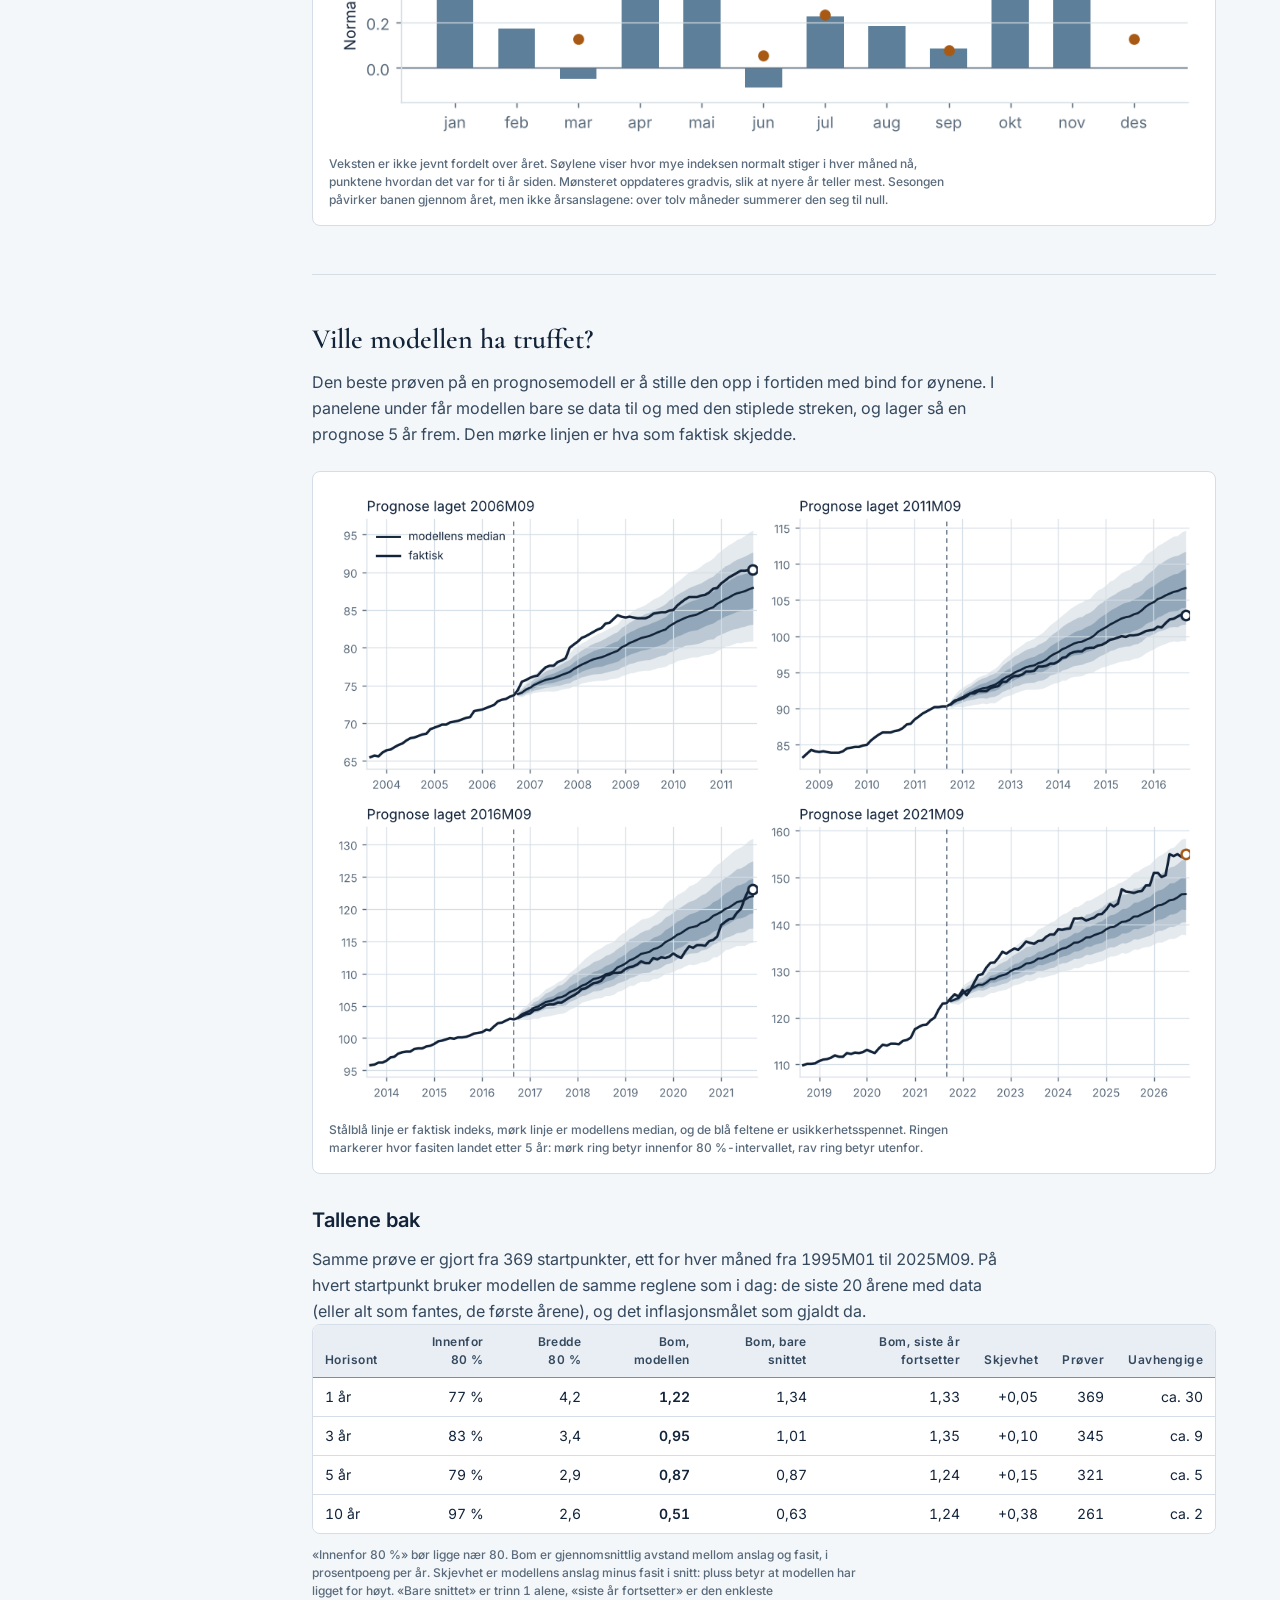
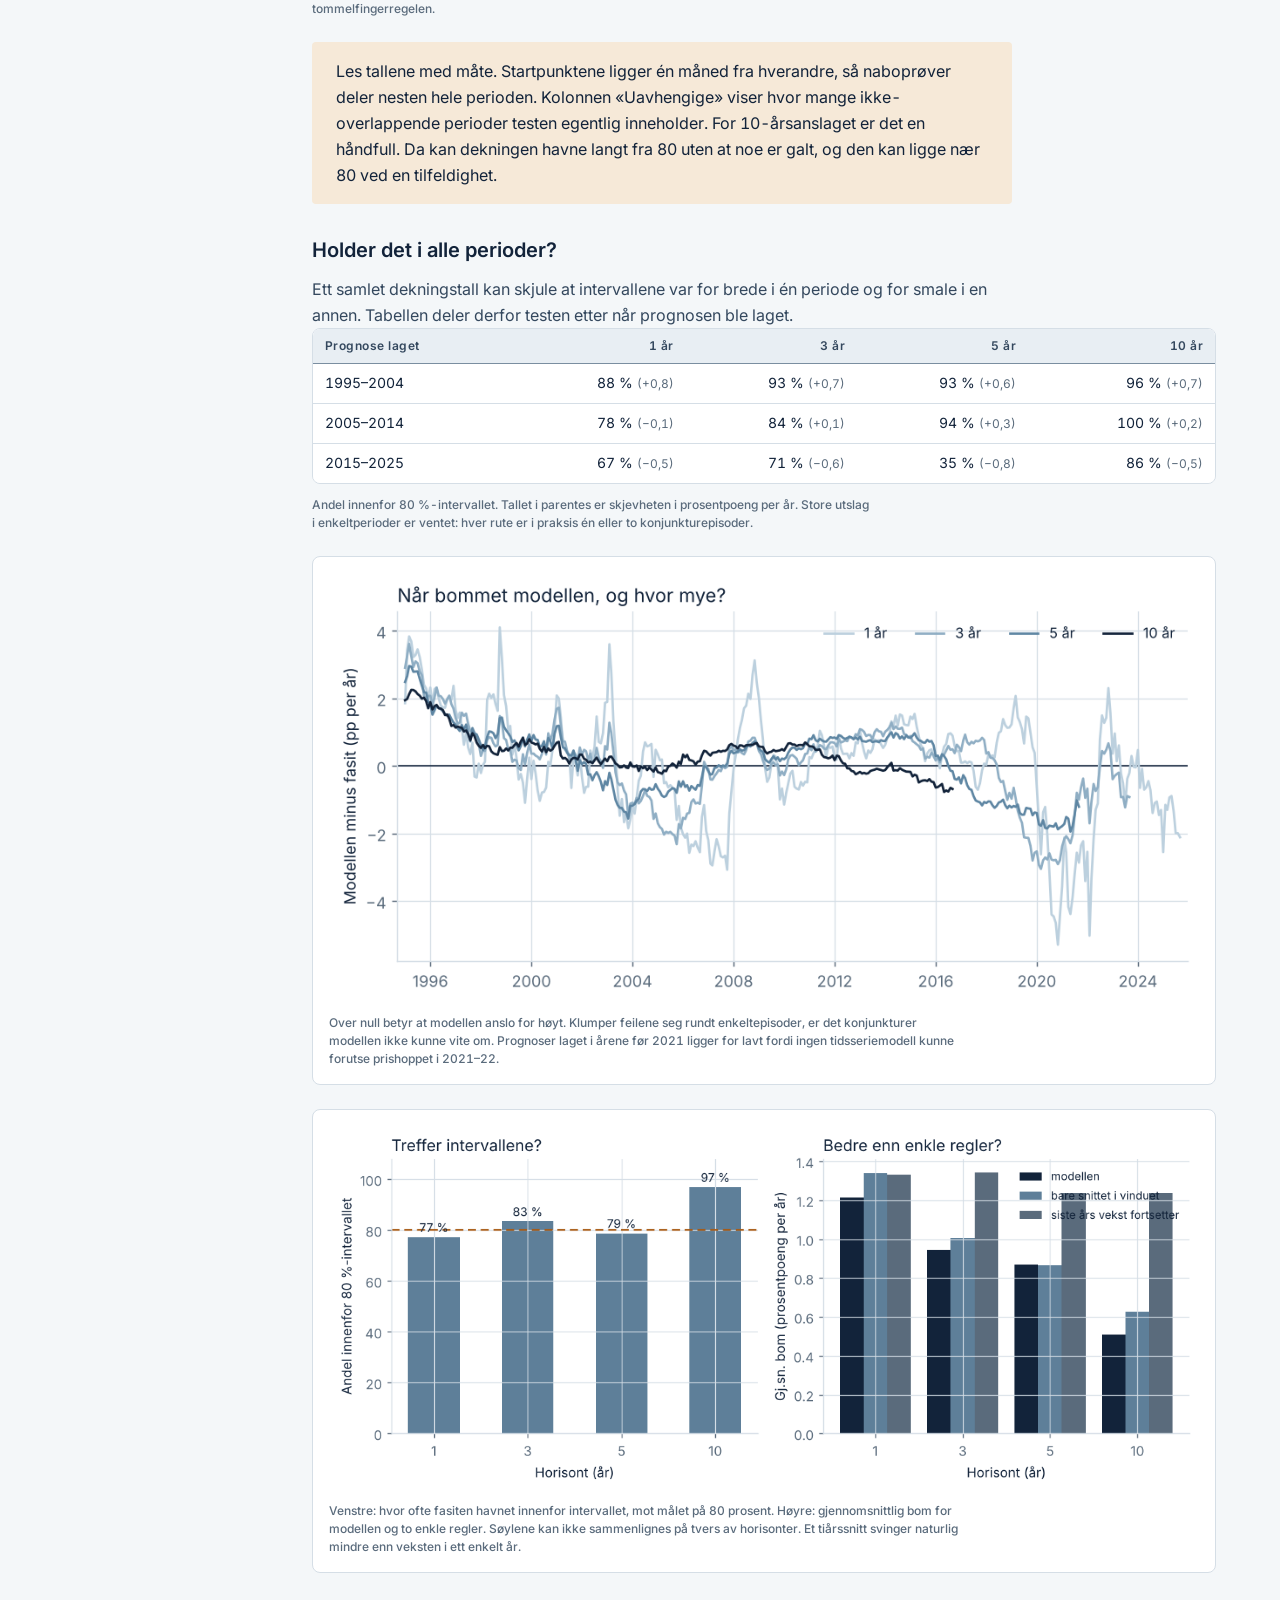
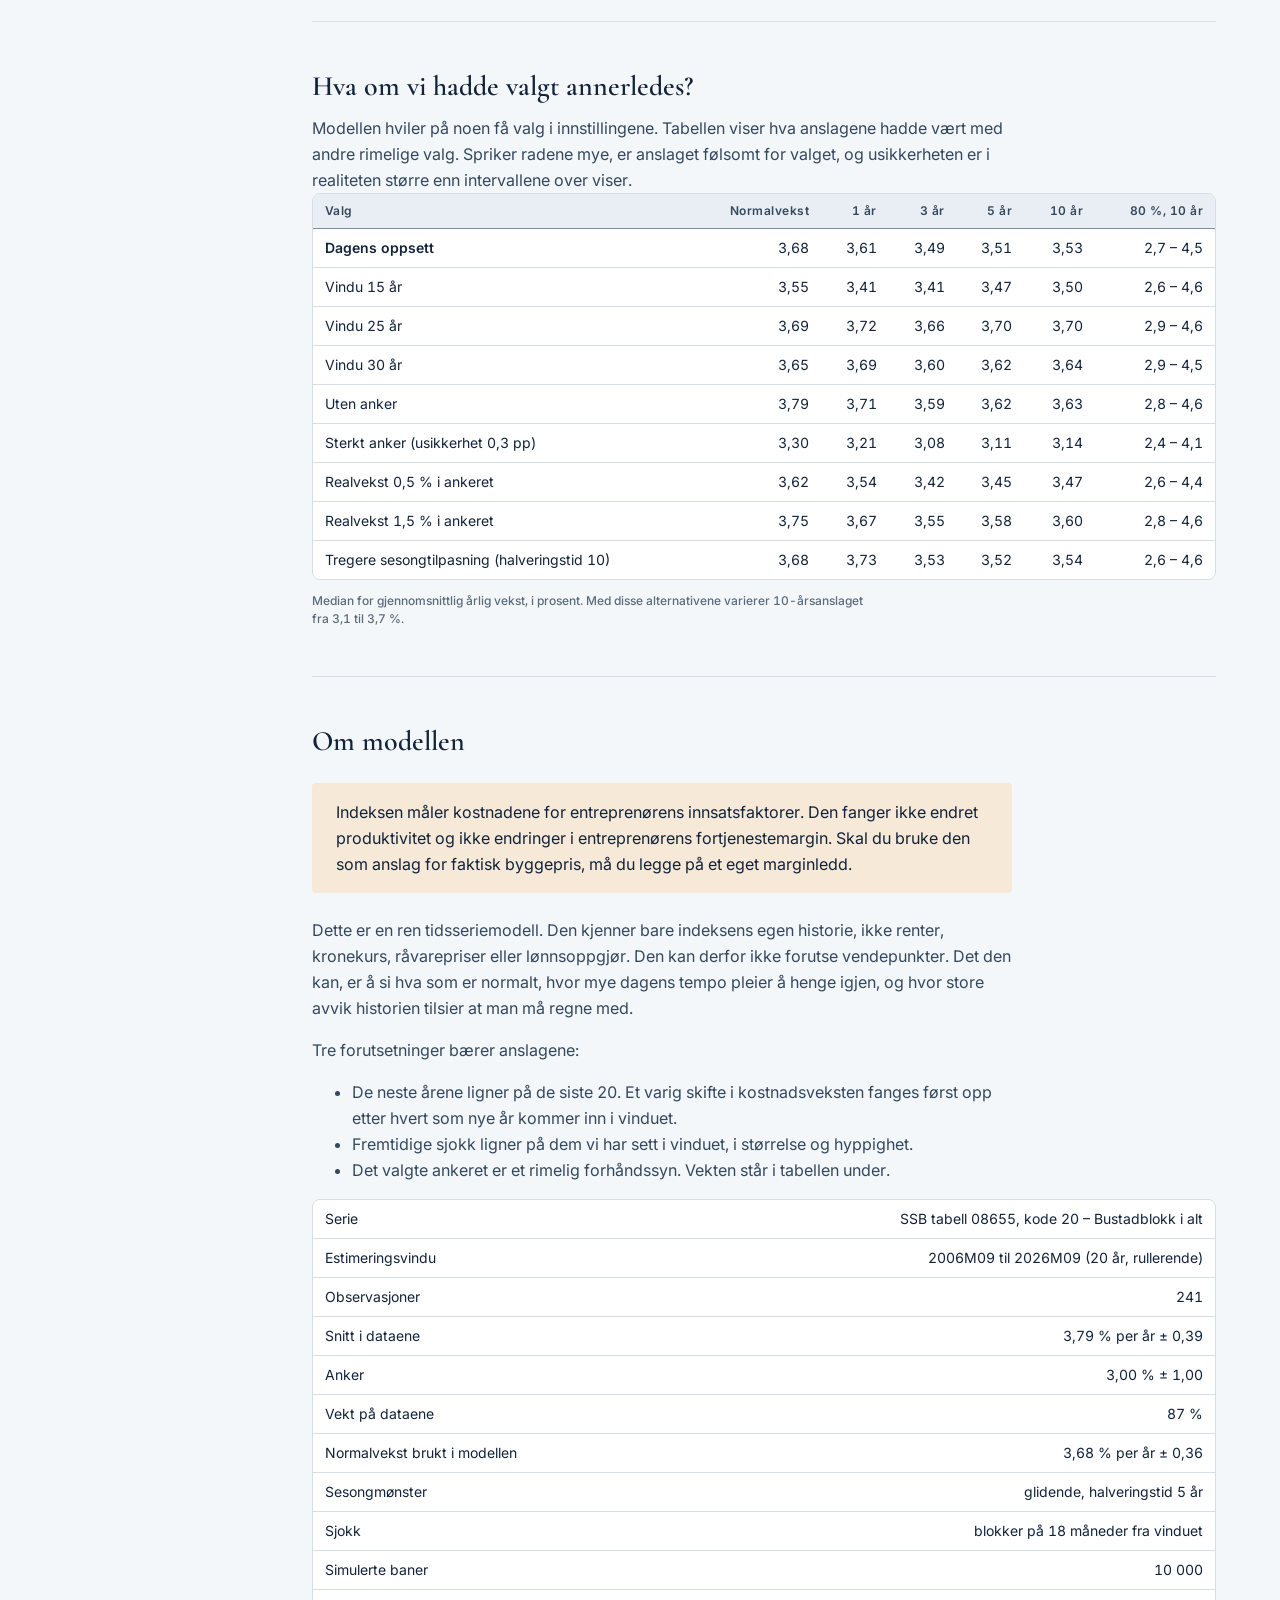
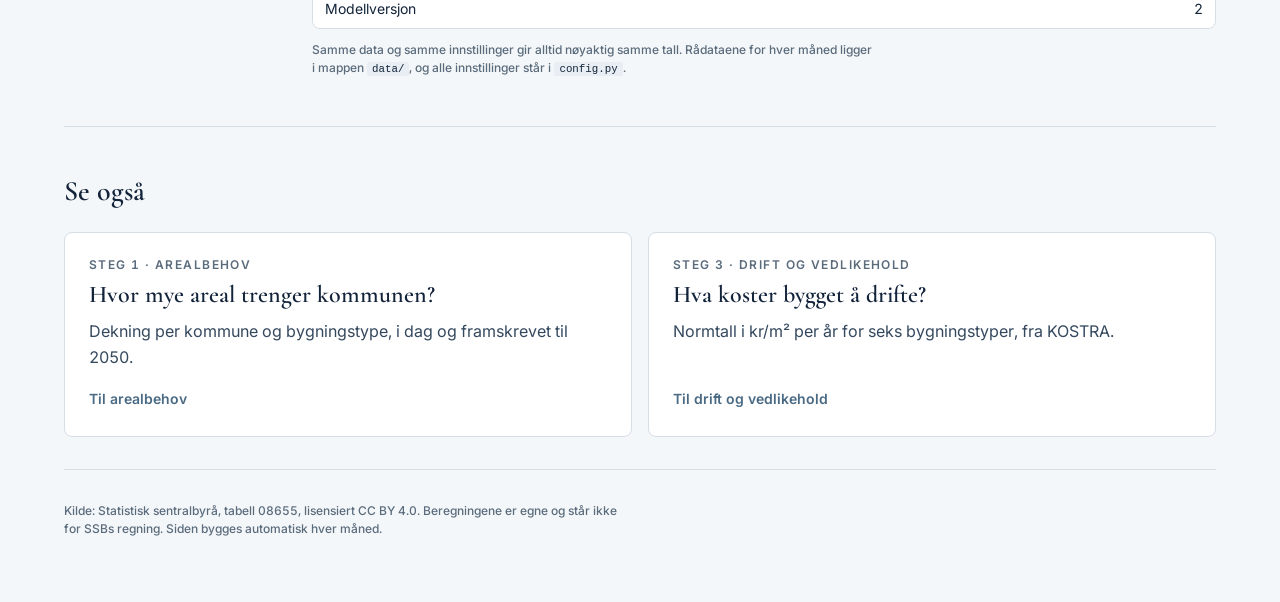
==== commit cd3d8a9b: "Samlet nettsted med Vargvind-profil for behov, byggekostnad og drift - Ny oversiktsside på roten med" ====
--- a/docs/byggekost/index.html
+++ b/docs/byggekost/index.html
@@ -1,69 +1,86 @@
 <!doctype html>
-<html lang="no"><head>
+<html lang="nb"><head>
 <meta charset="utf-8">
 <meta name="viewport" content="width=device-width,initial-scale=1">
-<title>Byggekostnadsindeks boligblokk</title>
+<link rel="icon" href="../felles/logo/vargvind-symbol.svg" type="image/svg+xml">
+<title>Byggekostnad – Byggekostnadsindeks boligblokk</title>
+<meta name="description" content="Prognose for gjennomsnittlig årlig kostnadsvekst i SSBs byggekostnadsindeks for boligblokk, 1–10 år fram.">
+<link rel="preload" href="../felles/fonter/Inter-400.woff2" as="font" type="font/woff2" crossorigin>
+<link rel="stylesheet" href="../felles/vargvind.css">
 <style>
-:root{
-  --blekk:#17232B; --dyp:#0F4C5C; --band:#6B9AA6; --bronse:#8A6A2F;
-  --svak:#6C7A80; --flate:#FFFFFF; --papir:#F2F3F1; --strek:#DFE3E0;
-}
-*{box-sizing:border-box}
-body{margin:0;background:var(--papir);color:var(--blekk);
-     font-family:system-ui,-apple-system,"Segoe UI",Roboto,sans-serif;
-     line-height:1.55;-webkit-font-smoothing:antialiased}
-.ark{max-width:900px;margin:0 auto;padding:56px 26px 90px}
-h1{font-family:Georgia,"Iowan Old Style",serif;font-weight:400;
-   font-size:clamp(28px,4.2vw,40px);line-height:1.15;margin:0 0 6px}
-.undertittel{color:var(--svak);font-size:16px;margin:0 0 6px}
-.stempel{color:var(--svak);font-size:13.5px;margin:0}
-h2{font-family:Georgia,serif;font-weight:400;font-size:21px;
-   margin:54px 0 10px;padding-bottom:8px;border-bottom:1px solid var(--strek)}
-p{max-width:68ch}
-.tall{display:grid;grid-template-columns:repeat(auto-fit,minmax(178px,1fr));
-      gap:1px;background:var(--strek);border:1px solid var(--strek);
-      margin:34px 0 10px}
-.rute{background:var(--flate);padding:20px 18px 18px}
-.horisont{font-size:13px;color:var(--svak);margin-bottom:10px}
-.stor{font-family:Georgia,serif;font-size:38px;line-height:1;color:var(--dyp)}
-.stor span{font-size:19px;color:var(--svak)}
-.spenn{font-size:13.5px;color:var(--svak);margin-top:9px}
-.bar{position:relative;height:5px;background:#E7EBE9;margin-top:11px}
-.bar i{position:absolute;top:0;height:5px;background:var(--band);display:block}
-.bar b{position:absolute;top:-3px;width:2px;height:11px;background:var(--dyp)}
-.delta{font-size:12.5px;margin-top:10px;color:var(--svak)}
-.opp{color:#8A3A1F}.ned{color:#2F6B4F}
-figure{margin:26px 0 0}
-figure img{width:100%;display:block;background:var(--flate);border:1px solid var(--strek)}
-figcaption{font-size:13.5px;color:var(--svak);margin-top:11px;max-width:68ch}
-table{border-collapse:collapse;width:100%;font-size:14px;margin-top:20px;background:var(--flate)}
-th,td{padding:9px 11px;border-bottom:1px solid var(--strek);text-align:right}
-th:first-child,td:first-child{text-align:left}
-th{font-weight:600;font-size:12.5px;color:var(--svak)}
-.merk{background:var(--flate);border-left:3px solid var(--bronse);
-      padding:15px 18px;margin:26px 0;font-size:14.5px}
-h3{font-family:Georgia,serif;font-weight:400;font-size:17.5px;margin:34px 0 6px}
-.ingress{font-size:17px;max-width:66ch;margin:26px 0 0}
-.trinn{max-width:68ch;padding-left:22px}
-.trinn li{margin-bottom:12px}
-.n{color:var(--svak);font-size:12.5px}
-.rulle{overflow-x:auto}
-code{font-size:.92em;background:#E7EBE9;padding:1px 5px}
-footer{margin-top:66px;padding-top:20px;border-top:1px solid var(--strek);
-       color:var(--svak);font-size:13px}
-a{color:var(--dyp)}
-@media print{body{background:#fff}.ark{padding:0}figure{break-inside:avoid}}
+.tall{display:grid;grid-template-columns:repeat(auto-fit,minmax(190px,1fr));gap:var(--space-4);margin:0}
+.rute{background:var(--bg-000);border:1px solid var(--line-200);border-radius:var(--radius-lg);padding:var(--space-6)}
+.rute.forst{border-color:var(--line-400)}
+.horisont{font-size:12px;line-height:16px;font-weight:600;letter-spacing:.12em;text-transform:uppercase;color:var(--ink-500);margin-bottom:var(--space-3)}
+.stor{font-family:var(--font-display);font-size:48px;line-height:1;font-weight:500;color:var(--ink-900);font-variant-numeric:lining-nums}
+.stor span{font-family:var(--font-sans);font-size:16px;color:var(--ink-500)}
+.spenn{font-size:14px;line-height:22px;color:var(--ink-700);margin-top:var(--space-3)}
+.bar{position:relative;height:8px;background:var(--bg-200);border-radius:var(--radius-sm);margin-top:var(--space-2)}
+.bar i{position:absolute;top:0;height:8px;background:var(--brand-300);border-radius:var(--radius-sm);display:block}
+.bar b{position:absolute;top:-4px;width:3px;height:16px;background:var(--ink-900);border-radius:1px}
+.forst .bar b{background:var(--accent-500)}
+.delta{font-size:12px;line-height:18px;font-weight:500;margin-top:var(--space-3);color:var(--ink-500)}
+.opp{color:var(--negative-600)}.ned{color:var(--positive-600)}
+figure{margin:var(--space-6) 0 0;background:var(--bg-000);border:1px solid var(--line-200);border-radius:var(--radius-lg);padding:var(--space-4)}
+figure img{width:100%;display:block}
+figcaption{font-size:12px;line-height:18px;font-weight:500;color:var(--ink-500);margin-top:var(--space-3);max-width:80ch}
+.vv-seksjon table{margin-top:var(--space-6)}
+.vv-seksjon .vv-table__ramme table{margin-top:0}
+.vv-table td{text-align:right;white-space:nowrap}
+.vv-table th{text-align:right}
+.vv-table th:first-child,.vv-table td:first-child{text-align:left}
+.vv-table.nokkel td:last-child{white-space:normal}
+.merk{background:var(--accent-100);border-radius:var(--radius-md);padding:var(--space-4) var(--space-6);margin:var(--space-6) 0;font-size:16px;line-height:26px;color:var(--ink-900);max-width:var(--maal)}
+.stempel{font-size:12px;line-height:18px;font-weight:500;color:var(--ink-500);margin-top:var(--space-3)}
+.trinn{max-width:var(--maal);padding-left:22px;margin:var(--space-6) 0 0}
+.trinn li{margin-bottom:var(--space-3)}
+.n{color:var(--ink-500);font-size:12px}
+.vv-seksjon ul{max-width:var(--maal)}
+.ingressboks{margin-top:var(--space-8)}
+@media print{figure{break-inside:avoid}}
 </style>
-</head><body><div class="ark">
-
-<h1>Byggekostnadsindeks boligblokk</h1>
-<p class="undertittel">Prognose for gjennomsnittlig årlig kostnadsvekst</p>
-<p class="stempel">Oppdatert 12.11.2026 · siste observasjon 2026M09 ·
-   indeks 155,0 · siste 12 md. +5,4&nbsp;%</p>
-
-
-<div class="tall">
-      <div class="rute">
+</head><body>
+<a class="vv-hopp" href="#innhold">Hopp til innholdet</a>
+<header class="vv-topp">
+  <div class="vv-topp__inner">
+    <a class="vv-topp__merke" href="../">
+      <img class="vv-logo" src="../felles/logo/vargvind-logo.svg" alt="Vargvind Analyse" width="212" height="48">
+      <img class="vv-symbol" src="../felles/logo/vargvind-symbol.svg" alt="Vargvind" width="28" height="32">
+      <span class="vv-topp__navn"><b>Formålsbygg</b><span>Behov, byggekostnad og drift</span></span>
+    </a>
+    <nav aria-label="Hovedmeny">
+      <ul class="vv-meny">
+        <li><a href="../">Oversikt</a></li>
+        <li><a href="../dekning/"><span class="vv-steg" aria-hidden="true">1</span>Arealbehov</a></li>
+        <li><a href="../byggekost/" aria-current="page"><span class="vv-steg" aria-hidden="true">2</span>Byggekostnad</a></li>
+        <li><a href="../drift/"><span class="vv-steg" aria-hidden="true">3</span><span>Drift<span class="vv-ekstra"> og vedlikehold</span></span></a></li>
+      </ul>
+    </nav>
+  </div>
+</header>
+
+<div class="vv-side">
+<div class="vv-sidehode">
+  <p class="vv-overline">Steg 2 · Byggekostnad</p>
+  <h1>Hvor mye stiger byggekostnadene?</h1>
+  <p class="vv-ingress">Prognose for gjennomsnittlig årlig kostnadsvekst i SSBs byggekostnadsindeks boligblokk,
+     for ett, tre, fem og ti år fram. Midttallet er det mest sannsynlige, spennet
+     viser hvor mye det kan bomme.</p>
+  <p class="vv-caption vv-stempel">Oppdatert 12.11.2026 · siste observasjon 2026M09 ·
+     indeks 155,0 · siste 12 md. +5,4&nbsp;%</p>
+  <p class="stempel">Denne kjøringen brukte det lagrede øyeblikksbildet av dataene og hentet ikke nye tall fra SSB.</p>
+</div>
+
+<div class="vv-oppslag">
+<nav class="vv-toc" data-toc aria-label="På denne siden">
+  <p class="vv-overline">På denne siden</p>
+  <ol></ol>
+</nav>
+<main id="innhold" tabindex="-1">
+<section class="vv-seksjon">
+<h2 id="prognose" data-kort="Prognose">Prognose for gjennomsnittlig årlig vekst</h2>
+<div class="tall vv-blokk">
+      <div class="rute forst">
         <div class="horisont">Neste år</div>
         <div class="stor">3,6<span>&nbsp;%</span></div>
         <div class="spenn">80&nbsp;%: 2,2 – 5,8&nbsp;%</div>
@@ -100,13 +117,18 @@
    utfall havner under, ett av ti over. «Effekt av siste måned» er hvor mye den
    nyeste observasjonen alene flyttet anslaget.</p>
 
-<p class="ingress">Modellen venter at byggekostnadene for boligblokk stiger <strong>3,6&nbsp;%</strong> det neste året, og <strong>3,5&nbsp;%</strong> i året i snitt de neste 10 årene. Utgangspunktet er snittveksten de siste 20 årene, 3,79&nbsp;%. De siste tolv månedene har veksten vært 5,4&nbsp;%, 1,8 prosentpoeng over det modellen regner som normalt. Noe av det avviket ventes å henge igjen, og det løfter ettårsanslaget med 0,20 prosentpoeng.</p>
-
-<h2>Slik kommer modellen frem til tallet</h2>
+<div class="vv-callout vv-callout--insight ingressboks">
+  <svg class="vv-callout__icon" viewBox="0 0 24 24" aria-hidden="true"><path d="M4 17l5-5 4 4 7-8"/><path d="M15 8h5v5"/></svg>
+  <div><p class="vv-callout__title">Kort fortalt</p><p class="vv-callout__body">Modellen venter at byggekostnadene for boligblokk stiger <strong>3,6&nbsp;%</strong> det neste året, og <strong>3,5&nbsp;%</strong> i året i snitt de neste 10 årene. Utgangspunktet er snittveksten de siste 20 årene, 3,79&nbsp;%. De siste tolv månedene har veksten vært 5,4&nbsp;%, 1,8 prosentpoeng over det modellen regner som normalt. Noe av det avviket ventes å henge igjen, og det løfter ettårsanslaget med 0,20 prosentpoeng.</p></div>
+</div>
+
+</section>
+<section class="vv-seksjon">
+<h2 id="oppbygging" data-kort="Oppbygging">Slik kommer modellen frem til tallet</h2>
 <p>Prognosen bygges i fire trinn. Figuren viser hvor mye hvert trinn flytter
    anslaget, for hver horisont.</p>
 <figure><img src="oppbygging.png" alt="Prognosen bygget opp trinn for trinn">
-<figcaption>Blå strek flytter anslaget opp, brun strek flytter det ned. Nederst i
+<figcaption>Mørk strek flytter anslaget opp, rav strek flytter det ned. Nederst i
 hvert panel står 80&nbsp;%-intervallet rundt medianen.</figcaption></figure>
 
   <ol class="trinn">
@@ -129,13 +151,15 @@
       midterste utfallet, ligger 0,28 prosentpoeng
       under for ettårsanslaget.</li>
   </ol>
-<div class="rulle"><table>
+<div class="vv-table__ramme vv-rulle"><table class="vv-table">
 <thead><tr><th>Horisont</th><th>1. Snitt i dataene</th><th>2. Anker</th>
 <th>3. Dagens tempo</th><th>4. Til median</th><th>Prognose</th></tr></thead>
 <tbody><tr><td>Neste år</td><td>3,79</td><td>−0,10</td><td>+0,20</td><td>−0,28</td><td><strong>3,61</strong></td></tr><tr><td>Neste 3 år</td><td>3,79</td><td>−0,10</td><td>+0,07</td><td>−0,27</td><td><strong>3,49</strong></td></tr><tr><td>Neste 5 år</td><td>3,79</td><td>−0,10</td><td>+0,04</td><td>−0,22</td><td><strong>3,51</strong></td></tr><tr><td>Neste 10 år</td><td>3,79</td><td>−0,10</td><td>+0,02</td><td>−0,17</td><td><strong>3,53</strong></td></tr></tbody></table></div>
 <p class="stempel">Prosent per år. Kolonne 2–4 er endringer i prosentpoeng.</p>
 
-<h2>Slik ser usikkerheten ut</h2>
+</section>
+<section class="vv-seksjon">
+<h2 id="usikkerhet" data-kort="Usikkerhet">Slik ser usikkerheten ut</h2>
 <p>De fire fordelingene under er de simulerte utfallene, ikke en teoretisk kurve.
    Den stiplede linjen er en normalfordeling med samme snitt og spredning, lagt
    oppå som målestokk. Stikker søylene lenger ut til høyre enn kurven, er
@@ -155,7 +179,7 @@
    og prishopp som ingen kan forutse. Den andre er at vi ikke vet hva normal vekst
    egentlig er. Tabellen viser hvor bredt 80&nbsp;%-intervallet hadde vært med bare én
    kilde om gangen. Sjokkene betyr mest på alle horisonter.</p>
-<div class="rulle"><table>
+<div class="vv-table__ramme vv-rulle"><table class="vv-table">
 <thead><tr><th>Horisont</th><th>Begge kilder</th><th>Bare sjokk</th>
 <th>Bare usikker normalvekst</th></tr></thead>
 <tbody><tr><td>1 år</td><td>3,57</td><td>3,37</td><td>0,92</td></tr><tr><td>3 år</td><td>2,78</td><td>2,64</td><td>0,92</td></tr><tr><td>5 år</td><td>2,30</td><td>2,08</td><td>0,92</td></tr><tr><td>10 år</td><td>1,81</td><td>1,55</td><td>0,92</td></tr></tbody></table></div>
@@ -163,14 +187,16 @@
 sammen krone for krone, så summen av de to er større enn totalen.</p>
 
 <h3>Alle tall</h3>
-<div class="rulle"><table>
+<div class="vv-table__ramme vv-rulle"><table class="vv-table">
 <thead><tr><th>Horisont</th><th>Median</th><th>Snitt</th><th>P5</th><th>P10</th>
 <th>P90</th><th>P95</th><th>Bredde 80</th><th>Skjevhet</th><th>Form</th></tr></thead>
 <tbody><tr><td>1 år</td><td>3,61</td><td>3,81</td><td>1,74</td><td>2,23</td><td>5,80</td><td>6,75</td><td>3,57</td><td>+0,92</td><td>tydelig høyreskjev</td></tr><tr><td>3 år</td><td>3,49</td><td>3,66</td><td>2,17</td><td>2,43</td><td>5,21</td><td>5,75</td><td>2,78</td><td>+0,78</td><td>tydelig høyreskjev</td></tr><tr><td>5 år</td><td>3,51</td><td>3,61</td><td>2,29</td><td>2,54</td><td>4,83</td><td>5,26</td><td>2,30</td><td>+0,59</td><td>tydelig høyreskjev</td></tr><tr><td>10 år</td><td>3,53</td><td>3,58</td><td>2,47</td><td>2,71</td><td>4,52</td><td>4,84</td><td>1,81</td><td>+0,38</td><td>tydelig høyreskjev</td></tr></tbody></table></div>
 <p class="stempel">Alle tall i prosent per år. Skjevhet er null for en perfekt
 symmetrisk fordeling.</p>
 
-<h2>Bane</h2>
+</section>
+<section class="vv-seksjon">
+<h2 id="bane" data-kort="Banen videre">Banen videre</h2>
 <figure><img src="vifte_indeks.png" alt="Indeks med vifte"></figure>
 <figure><img src="vifte_vekst.png" alt="Tolvmånedersvekst med vifte">
 <figcaption>Samme simuleringer sett som årlig vekstrate. Medianbanen går mot
@@ -183,15 +209,17 @@
 banen gjennom året, men ikke årsanslagene: over tolv måneder summerer den seg til
 null.</figcaption></figure>
 
-  <h2>Ville modellen ha truffet?</h2>
+  </section>
+<section class="vv-seksjon">
+<h2 id="tilbaketest" data-kort="Tilbaketest">Ville modellen ha truffet?</h2>
   <p>Den beste prøven på en prognosemodell er å stille den opp i fortiden med
      bind for øynene. I panelene under får modellen bare se data til og med den
      stiplede streken, og lager så en prognose 5 år frem.
      Den mørke linjen er hva som faktisk skjedde.</p>
   <figure><img src="tilbaketest_bane.png" alt="Historiske prognoser mot fasit">
-  <figcaption>Mørk linje er faktisk indeks, blå linje er modellens median, og de
+  <figcaption>Stålblå linje er faktisk indeks, mørk linje er modellens median, og de
   blå feltene er usikkerhetsspennet. Ringen markerer hvor fasiten landet etter
-  5 år: mørk ring betyr innenfor 80&nbsp;%-intervallet, brun
+  5 år: mørk ring betyr innenfor 80&nbsp;%-intervallet, rav
   ring betyr utenfor.</figcaption></figure>
 
   <h3>Tallene bak</h3>
@@ -200,7 +228,7 @@
      startpunkt bruker modellen de samme reglene som i dag: de siste
      20 årene med data (eller alt som fantes, de første årene), og det
      inflasjonsmålet som gjaldt da.</p>
-  <div class="rulle"><table>
+  <div class="vv-table__ramme vv-rulle"><table class="vv-table">
   <thead><tr><th>Horisont</th><th>Innenfor 80&nbsp;%</th><th>Bredde 80&nbsp;%</th>
   <th>Bom, modellen</th><th>Bom, bare snittet</th><th>Bom, siste år fortsetter</th>
   <th>Skjevhet</th><th>Prøver</th><th>Uavhengige</th></tr></thead>
@@ -222,7 +250,7 @@
   <p>Ett samlet dekningstall kan skjule at intervallene var for brede i én periode
      og for smale i en annen. Tabellen deler derfor testen etter når prognosen ble
      laget.</p>
-  <div class="rulle"><table>
+  <div class="vv-table__ramme vv-rulle"><table class="vv-table">
   <thead><tr><th>Prognose laget</th><th>1 år</th><th>3 år</th><th>5 år</th><th>10 år</th></tr></thead>
   <tbody><tr><td>1995–2004</td><td>88&nbsp;% <span class="n">(+0,8)</span></td><td>93&nbsp;% <span class="n">(+0,7)</span></td><td>93&nbsp;% <span class="n">(+0,6)</span></td><td>96&nbsp;% <span class="n">(+0,7)</span></td></tr><tr><td>2005–2014</td><td>78&nbsp;% <span class="n">(−0,1)</span></td><td>84&nbsp;% <span class="n">(+0,1)</span></td><td>94&nbsp;% <span class="n">(+0,3)</span></td><td>100&nbsp;% <span class="n">(+0,2)</span></td></tr><tr><td>2015–2025</td><td>67&nbsp;% <span class="n">(−0,5)</span></td><td>71&nbsp;% <span class="n">(−0,6)</span></td><td>35&nbsp;% <span class="n">(−0,8)</span></td><td>86&nbsp;% <span class="n">(−0,5)</span></td></tr></tbody></table></div>
   <p class="stempel">Andel innenfor 80&nbsp;%-intervallet. Tallet i parentes er
@@ -239,19 +267,23 @@
   kan ikke sammenlignes på tvers av horisonter. Et tiårssnitt svinger naturlig
   mindre enn veksten i ett enkelt år.</figcaption></figure>
 
-  <h2>Hva om vi hadde valgt annerledes?</h2>
+  </section>
+<section class="vv-seksjon">
+<h2 id="folsomhet" data-kort="Følsomhet">Hva om vi hadde valgt annerledes?</h2>
   <p>Modellen hviler på noen få valg i innstillingene. Tabellen viser hva
      anslagene hadde vært med andre rimelige valg. Spriker radene mye, er anslaget
      følsomt for valget, og usikkerheten er i realiteten større enn intervallene
      over viser.</p>
-  <div class="rulle"><table>
+  <div class="vv-table__ramme vv-rulle"><table class="vv-table">
   <thead><tr><th>Valg</th><th>Normalvekst</th><th>1 år</th><th>3 år</th><th>5 år</th><th>10 år</th><th>80&nbsp;%, 10 år</th></tr></thead>
   <tbody><tr><td><strong>Dagens oppsett</strong></td><td>3,68</td><td>3,61</td><td>3,49</td><td>3,51</td><td>3,53</td><td>2,7 – 4,5</td></tr><tr><td>Vindu 15 år</td><td>3,55</td><td>3,41</td><td>3,41</td><td>3,47</td><td>3,50</td><td>2,6 – 4,6</td></tr><tr><td>Vindu 25 år</td><td>3,69</td><td>3,72</td><td>3,66</td><td>3,70</td><td>3,70</td><td>2,9 – 4,6</td></tr><tr><td>Vindu 30 år</td><td>3,65</td><td>3,69</td><td>3,60</td><td>3,62</td><td>3,64</td><td>2,9 – 4,5</td></tr><tr><td>Uten anker</td><td>3,79</td><td>3,71</td><td>3,59</td><td>3,62</td><td>3,63</td><td>2,8 – 4,6</td></tr><tr><td>Sterkt anker (usikkerhet 0,3 pp)</td><td>3,30</td><td>3,21</td><td>3,08</td><td>3,11</td><td>3,14</td><td>2,4 – 4,1</td></tr><tr><td>Realvekst 0,5&nbsp;% i ankeret</td><td>3,62</td><td>3,54</td><td>3,42</td><td>3,45</td><td>3,47</td><td>2,6 – 4,4</td></tr><tr><td>Realvekst 1,5&nbsp;% i ankeret</td><td>3,75</td><td>3,67</td><td>3,55</td><td>3,58</td><td>3,60</td><td>2,8 – 4,6</td></tr><tr><td>Tregere sesongtilpasning (halveringstid 10)</td><td>3,68</td><td>3,73</td><td>3,53</td><td>3,52</td><td>3,54</td><td>2,6 – 4,6</td></tr></tbody></table></div>
   <p class="stempel">Median for gjennomsnittlig årlig vekst, i prosent. Med disse
   alternativene varierer 10-årsanslaget fra 3,1 til
   3,7&nbsp;%.</p>
 
-<h2>Om modellen</h2>
+</section>
+<section class="vv-seksjon">
+<h2 id="om" data-kort="Om modellen">Om modellen</h2>
 <div class="merk">
 Indeksen måler kostnadene for entreprenørens innsatsfaktorer. Den fanger ikke
 endret produktivitet og ikke endringer i entreprenørens fortjenestemargin.
@@ -269,7 +301,7 @@
 <li>Fremtidige sjokk ligner på dem vi har sett i vinduet, i størrelse og hyppighet.</li>
 <li>Det valgte ankeret er et rimelig forhåndssyn. Vekten står i tabellen under.</li>
 </ul>
-<div class="rulle"><table>
+<div class="vv-table__ramme vv-rulle"><table class="vv-table nokkel">
 <tbody>
 <tr><td>Serie</td><td>SSB tabell 08655, kode 20 – Bustadblokk i alt</td></tr>
 <tr><td>Estimeringsvindu</td><td>2006M09 til 2026M09 (20 år, rullerende)</td></tr>
@@ -287,9 +319,32 @@
 tall. Rådataene for hver måned ligger i mappen <code>data/</code>, og alle
 innstillinger står i <code>config.py</code>.</p>
 
-<footer>
-Kilde: Statistisk sentralbyrå, tabell 08655, lisensiert CC BY 4.0.
+</section>
+</main>
+</div>
+
+<section class="vv-videre" aria-labelledby="videre-tittel">
+  <h2 id="videre-tittel">Se også</h2>
+  <div class="vv-videre__rad">
+    <a href="../dekning/">
+      <span class="vv-overline">Steg 1 · Arealbehov</span>
+      <b>Hvor mye areal trenger kommunen?</b>
+      <span>Dekning per kommune og bygningstype, i dag og framskrevet til 2050.</span>
+      <span>Til arealbehov</span>
+    </a>
+    <a href="../drift/">
+      <span class="vv-overline">Steg 3 · Drift og vedlikehold</span>
+      <b>Hva koster bygget å drifte?</b>
+      <span>Normtall i kr/m² per år for seks bygningstyper, fra KOSTRA.</span>
+      <span>Til drift og vedlikehold</span>
+    </a>
+  </div>
+</section>
+<footer class="vv-bunn">
+<p>Kilde: Statistisk sentralbyrå, tabell 08655, lisensiert CC BY 4.0.
 Beregningene er egne og står ikke for SSBs regning.
-Siden bygges automatisk hver måned. 
+Siden bygges automatisk hver måned. </p>
 </footer>
-</div></body></html>+</div>
+<script src="../felles/side.js"></script>
+</body></html>
--- a/docs/felles/vargvind.css
+++ b/docs/felles/vargvind.css
@@ -0,0 +1,351 @@
+/* Vargvind-profil for formålsbygg-sidene.
+   Felles for oversikten, arealbehov, byggekostnad og drift (FDV).
+   Tokens og vv-komponenter er hentet fra Vargvinds designsystem; resten er
+   sidens egen layout bygget på de samme tokenene. Endre farger her, ikke i
+   den enkelte siden. */
+
+/* Skriftene ligger i fonter/ (SIL Open Font License), så siden henter ingenting fra tredjepart. */
+@font-face { font-family: "Inter"; font-style: normal; font-weight: 400; font-display: swap; src: url("fonter/Inter-400.woff2") format("woff2"); }
+@font-face { font-family: "Inter"; font-style: normal; font-weight: 500; font-display: swap; src: url("fonter/Inter-500.woff2") format("woff2"); }
+@font-face { font-family: "Inter"; font-style: normal; font-weight: 600; font-display: swap; src: url("fonter/Inter-600.woff2") format("woff2"); }
+@font-face { font-family: "Cormorant Garamond"; font-style: normal; font-weight: 400; font-display: swap; src: url("fonter/CormorantGaramond-400.woff2") format("woff2"); }
+@font-face { font-family: "Cormorant Garamond"; font-style: normal; font-weight: 500; font-display: swap; src: url("fonter/CormorantGaramond-500.woff2") format("woff2"); }
+@font-face { font-family: "Cormorant Garamond"; font-style: normal; font-weight: 600; font-display: swap; src: url("fonter/CormorantGaramond-600.woff2") format("woff2"); }
+
+:root {
+  /* Flater og tekst */
+  --bg-000: #FFFFFF;
+  --bg-100: #F4F7F9;
+  --bg-200: #E8EEF3;
+  --ink-900: #12233A;
+  --ink-700: #34485E;
+  --ink-500: #5A6B7C;
+  --line-200: #D5DEE6;
+  --line-400: #7A8EA0;
+
+  /* Merkevare og fremheving */
+  --brand-900: var(--ink-900);
+  --brand-600: #4A6A84;
+  --brand-500: #5E7F99;
+  --brand-300: #A9C4D6;
+  --brand-100: #DCE8F0;
+  --accent-600: #A85A14;
+  --accent-500: #C8823A;
+  --accent-100: #F6E9D8;
+  --positive-600: #1F7A5C;
+  --positive-100: #DDF0E8;
+  --negative-600: #B23A3A;
+  --negative-100: #F6DEDE;
+
+  /* Diagram */
+  --chart-1: var(--brand-900);
+  --chart-2: var(--brand-600);
+  --chart-3: var(--brand-300);
+  --chart-4: var(--accent-500);
+  --chart-5: #8793A0;
+  --chart-6: #2E8B7A;
+  --seq-1: #E3ECF2; --seq-2: #BCD0DE; --seq-3: #8FAEC4;
+  --seq-4: #5E86A3; --seq-5: #365C7D; --seq-6: var(--brand-900);
+  --div-neg-2: var(--accent-600);
+  --div-neg-1: #E2B98A;
+  --div-mid: #EEF1F4;
+  --div-pos-1: var(--seq-3);
+  --div-pos-2: var(--seq-5);
+
+  /* Typografi */
+  --font-display: "Cormorant Garamond", Georgia, serif;
+  --font-sans: "Inter", system-ui, -apple-system, "Segoe UI", sans-serif;
+
+  /* Avstand, radius, skygge */
+  --space-1: 4px; --space-2: 8px; --space-3: 12px; --space-4: 16px;
+  --space-6: 24px; --space-8: 32px; --space-12: 48px; --space-16: 64px;
+  --radius-sm: 2px; --radius-md: 4px; --radius-lg: 8px; --radius-full: 999px;
+  --shadow-sm: 0 1px 2px rgba(18, 35, 58, 0.08);
+  --shadow-md: 0 6px 20px rgba(18, 35, 58, 0.12);
+
+  /* Sidens egne mål */
+  --bredde: 1200px;
+  --maal: 70ch;
+  --topp-hoyde: 64px;
+}
+
+/* -- Grunnlag ------------------------------------------------------------ */
+
+* { box-sizing: border-box; }
+[hidden] { display: none !important; }
+html { -webkit-text-size-adjust: 100%; scroll-padding-top: calc(var(--topp-hoyde) + var(--space-6)); }
+@media (prefers-reduced-motion: no-preference) { html { scroll-behavior: smooth; } }
+
+body {
+  margin: 0;
+  background: var(--bg-100);
+  color: var(--ink-700);
+  font-family: var(--font-sans);
+  font-size: 16px;
+  line-height: 26px;
+  font-variant-numeric: tabular-nums;
+  -webkit-font-smoothing: antialiased;
+}
+
+h1, h2, h3, h4 { color: var(--ink-900); margin: 0; text-wrap: balance; }
+h1 { font-family: var(--font-display); font-weight: 500; font-size: clamp(36px, 5.2vw, 56px); line-height: 1.05; letter-spacing: -0.01em; }
+h2 { font-family: var(--font-display); font-weight: 600; font-size: 28px; line-height: 1.2; }
+h3 { font-family: var(--font-sans); font-weight: 600; font-size: 20px; line-height: 28px; }
+h4 { font-family: var(--font-sans); font-weight: 600; font-size: 16px; line-height: 24px; }
+p { margin: 0; max-width: var(--maal); }
+p + p { margin-top: var(--space-4); }
+strong, b { color: var(--ink-900); font-weight: 600; }
+a { color: var(--brand-600); text-underline-offset: 3px; text-decoration-thickness: 1px; }
+a:hover { color: var(--ink-900); }
+code { font-family: ui-monospace, SFMono-Regular, Menlo, monospace; font-size: 0.9em; background: var(--bg-200); padding: 1px 5px; border-radius: var(--radius-sm); color: var(--ink-900); }
+:focus-visible { outline: 2px solid var(--brand-600); outline-offset: 2px; }
+img { max-width: 100%; }
+
+.vv-overline { font-size: 12px; line-height: 16px; font-weight: 600; letter-spacing: 0.12em; text-transform: uppercase; color: var(--ink-500); margin: 0; }
+.vv-ingress { font-size: 18px; line-height: 28px; color: var(--ink-700); max-width: 64ch; }
+.vv-caption { font-size: 12px; line-height: 18px; font-weight: 500; color: var(--ink-500); max-width: var(--maal); }
+.vv-dempet { color: var(--ink-500); }
+.vv-liten { font-size: 14px; line-height: 22px; }
+.vv-skjult {
+  position: absolute !important; width: 1px; height: 1px; overflow: hidden;
+  clip: rect(0 0 0 0); white-space: nowrap;
+}
+
+.vv-hopp { position: absolute; left: -9999px; top: var(--space-2); z-index: 50; background: var(--bg-000); color: var(--ink-900); padding: var(--space-2) var(--space-4); border-radius: var(--radius-md); box-shadow: var(--shadow-md); }
+.vv-hopp:focus { left: var(--space-4); }
+
+/* -- Toppmeny ------------------------------------------------------------ */
+
+.vv-topp {
+  position: sticky; top: 0; z-index: 30;
+  background: rgba(255, 255, 255, 0.96);
+  border-bottom: 1px solid var(--line-200);
+  backdrop-filter: saturate(1.2) blur(6px);
+}
+.vv-topp__inner {
+  max-width: var(--bredde); margin: 0 auto; padding: 0 var(--space-6);
+  min-height: var(--topp-hoyde);
+  display: flex; align-items: center; gap: var(--space-8);
+}
+.vv-topp__inner > nav { min-width: 0; margin-left: auto; }
+@media (max-width: 1100px) { .vv-topp__navn span { display: none; } }
+/* Logo til venstre, så hårlinje og sidens navn. Logoen står på hvit flate
+   med frisone, og under 160 px bredde brukes symbolet alene. */
+.vv-topp__merke { display: flex; align-items: center; gap: var(--space-4); text-decoration: none; color: var(--ink-900); flex: none; }
+.vv-topp__merke:hover { color: var(--ink-900); }
+.vv-logo { display: block; height: 48px; width: auto; }
+.vv-symbol { display: none; height: 32px; width: auto; }
+.vv-topp__navn {
+  display: flex; flex-direction: column; color: var(--ink-900);
+  line-height: 1.1; padding-left: var(--space-4); border-left: 1px solid var(--line-200);
+}
+.vv-topp__navn b { font-family: var(--font-display); font-size: 22px; font-weight: 600; }
+.vv-topp__navn span { font-size: 12px; line-height: 16px; color: var(--ink-500); margin-top: 2px; }
+.vv-meny { display: flex; gap: var(--space-1); margin: 0; padding: 0; list-style: none; overflow-x: auto; scrollbar-width: none; }
+.vv-meny::-webkit-scrollbar { display: none; }
+.vv-meny a {
+  display: flex; align-items: center; gap: var(--space-2);
+  min-height: var(--topp-hoyde); padding: 0 var(--space-3);
+  color: var(--ink-700); text-decoration: none; font-size: 14px; font-weight: 500; white-space: nowrap;
+  border-bottom: 2px solid transparent; margin-bottom: -1px;
+}
+.vv-meny a:hover { color: var(--ink-900); background: var(--bg-100); }
+.vv-meny a[aria-current="page"] { color: var(--ink-900); font-weight: 600; border-bottom-color: var(--brand-900); }
+.vv-meny .vv-steg {
+  display: inline-grid; place-items: center; width: 20px; height: 20px; flex: none;
+  border-radius: var(--radius-full); border: 1px solid var(--line-400);
+  font-size: 11px; line-height: 1; font-weight: 600; color: var(--ink-700);
+}
+.vv-meny a[aria-current="page"] .vv-steg { background: var(--brand-900); border-color: var(--brand-900); color: var(--bg-000); }
+
+@media (max-width: 760px) {
+  :root { --topp-hoyde: 52px; }
+  .vv-topp__inner { flex-direction: column; align-items: stretch; gap: 0; padding: 0; }
+  .vv-topp__merke { padding: var(--space-3) var(--space-4) 0; gap: var(--space-3); }
+  .vv-logo { display: none; }
+  .vv-topp__inner > nav { margin-left: 0; }
+  .vv-symbol { display: block; }
+  .vv-topp__navn { padding-left: var(--space-3); }
+  .vv-topp__navn b { font-size: 20px; }
+  .vv-topp__navn span { display: none; }
+  .vv-meny { padding: 0 var(--space-2); }
+  .vv-meny a { padding: 0 var(--space-2); }
+  .vv-meny .vv-steg, .vv-meny .vv-ekstra { display: none; }
+  html { scroll-padding-top: 160px; }
+}
+
+/* -- Sideoppsett ----------------------------------------------------------- */
+
+.vv-side { max-width: var(--bredde); margin: 0 auto; padding: 0 var(--space-6); }
+.vv-sidehode { padding: var(--space-12) 0 var(--space-8); }
+.vv-sidehode .vv-overline { margin-bottom: var(--space-3); }
+.vv-sidehode h1 { max-width: 22ch; }
+.vv-sidehode .vv-ingress { margin-top: var(--space-4); }
+.vv-sidehode .vv-stempel { margin-top: var(--space-4); }
+
+/* Lang side: innholdsliste til venstre, innhold til høyre */
+.vv-oppslag { display: grid; grid-template-columns: 200px minmax(0, 1fr); gap: var(--space-12); align-items: start; }
+.vv-oppslag > main { min-width: 0; grid-column: -2 / -1; }
+.vv-oppslag > .vv-toc { grid-column: 1; grid-row: 1; }
+.vv-toc { position: sticky; top: calc(var(--topp-hoyde) + var(--space-6)); }
+.vv-toc .vv-overline { margin-bottom: var(--space-3); }
+.vv-toc ol { list-style: none; margin: 0; padding: 0; border-left: 1px solid var(--line-200); }
+.vv-toc a {
+  display: block; padding: 6px var(--space-3); margin-left: -1px;
+  border-left: 2px solid transparent; color: var(--ink-500); text-decoration: none;
+  font-size: 14px; line-height: 20px;
+}
+.vv-toc a:hover { color: var(--ink-900); }
+.vv-toc a[aria-current="true"] { color: var(--ink-900); font-weight: 600; border-left-color: var(--brand-900); }
+
+@media (max-width: 1023px) {
+  .vv-oppslag { grid-template-columns: minmax(0, 1fr); gap: 0; }
+  .vv-oppslag > main, .vv-oppslag > .vv-toc { grid-column: 1; grid-row: auto; }
+  .vv-toc {
+    top: var(--topp-hoyde); z-index: 20; margin: 0 calc(-1 * var(--space-6));
+    background: var(--bg-100); border-bottom: 1px solid var(--line-200);
+  }
+  .vv-toc .vv-overline { display: none; }
+  .vv-toc ol { display: flex; overflow-x: auto; border-left: 0; padding: 0 var(--space-4); scrollbar-width: none; }
+  .vv-toc ol::-webkit-scrollbar { display: none; }
+  .vv-toc a { white-space: nowrap; border-left: 0; border-bottom: 2px solid transparent; padding: var(--space-3); margin: 0; }
+  .vv-toc a[aria-current="true"] { border-bottom-color: var(--brand-900); }
+}
+@media (max-width: 760px) {
+  .vv-side { padding: 0 var(--space-4); }
+  .vv-toc { margin: 0 calc(-1 * var(--space-4)); top: 100px; }
+}
+
+.vv-seksjon { padding: var(--space-12) 0; border-top: 1px solid var(--line-200); }
+.vv-seksjon:first-child { border-top: 0; padding-top: var(--space-6); }
+.vv-seksjon > h2 { margin-bottom: var(--space-3); }
+.vv-seksjon > h2 + p, .vv-seksjon > .vv-lede { color: var(--ink-700); }
+.vv-seksjon h3 { margin: var(--space-8) 0 var(--space-3); }
+.vv-blokk { margin-top: var(--space-6); }
+/* Cormorant har gammeldagse sifre som standard; tall skal stå på linjen. */
+h1, h2, .vv-kpi__value, .vv-tall { font-variant-numeric: lining-nums proportional-nums; }
+.vv-stabel > * + * { margin-top: var(--space-4); }
+
+/* -- Kort og kontroller --------------------------------------------------- */
+
+.vv-kort { background: var(--bg-000); border: 1px solid var(--line-200); border-radius: var(--radius-lg); padding: var(--space-6); }
+.vv-kort--tett { padding: var(--space-4); }
+.vv-rutenett { display: grid; gap: var(--space-4); grid-template-columns: repeat(auto-fit, minmax(260px, 1fr)); }
+
+.vv-kontroller {
+  display: flex; flex-wrap: wrap; gap: var(--space-4) var(--space-6); align-items: flex-end;
+  background: var(--bg-000); border: 1px solid var(--line-200); border-radius: var(--radius-lg);
+  padding: var(--space-4) var(--space-6);
+}
+.vv-felt { display: flex; flex-direction: column; gap: 6px; min-width: 0; }
+.vv-felt > label, .vv-felt > .vv-felt__navn { font-size: 12px; line-height: 16px; font-weight: 600; letter-spacing: 0.04em; color: var(--ink-700); }
+.vv-felt input[type="text"], .vv-felt input[type="search"], .vv-felt select {
+  font: inherit; font-size: 14px; color: var(--ink-900); background: var(--bg-000);
+  border: 1px solid var(--line-400); border-radius: var(--radius-md);
+  min-height: 40px; padding: 0 var(--space-3); min-width: 0;
+}
+.vv-felt select { padding-right: var(--space-8); }
+.vv-felt input[type="range"] { accent-color: var(--brand-900); }
+
+.vv-seg { display: inline-flex; flex-wrap: wrap; border: 1px solid var(--line-400); border-radius: var(--radius-md); overflow: hidden; background: var(--bg-000); }
+.vv-seg button {
+  font: inherit; font-size: 14px; font-weight: 500; min-height: 38px; padding: 0 var(--space-4);
+  border: 0; background: transparent; color: var(--ink-700); cursor: pointer;
+}
+.vv-seg button + button { border-left: 1px solid var(--line-200); }
+.vv-seg button:hover { background: var(--bg-200); color: var(--ink-900); }
+.vv-seg button[aria-pressed="true"], .vv-seg button[aria-selected="true"] { background: var(--brand-900); color: var(--bg-000); font-weight: 600; }
+
+.vv-lenkepil { font-weight: 600; text-decoration: none; display: inline-flex; gap: var(--space-1); align-items: center; }
+.vv-lenkepil::after { content: "→"; transition: transform .15s; }
+.vv-lenkepil:hover::after { transform: translateX(3px); }
+
+.vv-rulle { overflow-x: auto; -webkit-overflow-scrolling: touch; }
+
+/* -- Videre: lenker til de andre sidene ----------------------------------- */
+
+.vv-videre { padding: var(--space-12) 0 var(--space-8); border-top: 1px solid var(--line-200); }
+.vv-videre h2 { margin-bottom: var(--space-6); }
+.vv-videre__rad { display: grid; gap: var(--space-4); grid-template-columns: repeat(auto-fit, minmax(260px, 1fr)); }
+.vv-videre a {
+  display: flex; flex-direction: column; gap: var(--space-2);
+  background: var(--bg-000); border: 1px solid var(--line-200); border-radius: var(--radius-lg);
+  padding: var(--space-6); text-decoration: none; color: var(--ink-700);
+  transition: border-color .15s, box-shadow .15s;
+}
+.vv-videre a:hover { border-color: var(--line-400); box-shadow: var(--shadow-sm); }
+.vv-videre a b { font-family: var(--font-display); font-size: 24px; line-height: 1.2; font-weight: 600; color: var(--ink-900); }
+.vv-videre a span:last-child { margin-top: auto; padding-top: var(--space-2); color: var(--brand-600); font-weight: 600; font-size: 14px; }
+
+.vv-bunn { padding: var(--space-8) 0 var(--space-16); border-top: 1px solid var(--line-200); }
+.vv-bunn p { font-size: 12px; line-height: 18px; font-weight: 500; color: var(--ink-500); }
+.vv-bunn p + p { margin-top: var(--space-2); }
+
+/* -- Vargvind-komponenter (components/bundle.css) ------------------------- */
+
+.vv-btn{display:inline-flex;align-items:center;justify-content:center;gap:var(--space-2);min-height:44px;padding:0 var(--space-6);border:1px solid transparent;border-radius:var(--radius-md);font-family:var(--font-sans);font-size:14px;font-weight:600;line-height:1;letter-spacing:.02em;cursor:pointer;text-decoration:none}
+.vv-btn:focus-visible{outline:2px solid var(--brand-600);outline-offset:2px}
+.vv-btn--primary{background:var(--brand-900);color:var(--bg-000)}
+.vv-btn--primary:hover{background:var(--ink-700);color:var(--bg-000)}
+.vv-btn--secondary{background:var(--bg-000);color:var(--ink-900);border-color:var(--line-400)}
+.vv-btn--secondary:hover{background:var(--bg-200)}
+.vv-btn--ghost{background:transparent;color:var(--brand-600);padding:0 var(--space-3)}
+.vv-btn--ghost:hover{background:var(--bg-200)}
+.vv-btn:disabled{background:var(--bg-200);color:var(--ink-500);border-color:transparent;cursor:not-allowed}
+
+.vv-badge{display:inline-flex;align-items:center;gap:var(--space-1);padding:2px var(--space-2);border-radius:var(--radius-sm);font-family:var(--font-sans);font-size:12px;font-weight:600;line-height:18px;font-variant-numeric:tabular-nums;background:var(--bg-200);color:var(--ink-900);white-space:nowrap}
+.vv-badge--info{background:var(--brand-100);color:var(--ink-900)}
+.vv-badge--accent{background:var(--accent-100);color:var(--accent-600)}
+.vv-badge--positive{background:var(--positive-100);color:var(--positive-600)}
+.vv-badge--negative{background:var(--negative-100);color:var(--negative-600)}
+
+.vv-callout{display:grid;grid-template-columns:24px minmax(0,1fr);gap:var(--space-3);padding:var(--space-4) var(--space-6);border-radius:var(--radius-md);background:var(--brand-100);color:var(--ink-900);font-family:var(--font-sans);font-size:16px;line-height:26px}
+.vv-callout--insight{background:var(--accent-100)}
+.vv-callout--positive{background:var(--positive-100)}
+.vv-callout--negative{background:var(--negative-100)}
+.vv-callout__icon{width:24px;height:24px;margin-top:1px;fill:none;stroke:var(--ink-900);stroke-width:1.5;stroke-linecap:round;stroke-linejoin:round}
+.vv-callout--insight .vv-callout__icon{stroke:var(--accent-600)}
+.vv-callout__title{margin:0 0 var(--space-1);font-size:16px;line-height:24px;font-weight:600}
+.vv-callout__body{margin:0;max-width:none}
+.vv-mark{background:var(--accent-100);color:var(--ink-900);padding:0 var(--space-1);border-radius:var(--radius-sm)}
+
+.vv-kpi{display:flex;flex-direction:column;gap:var(--space-2);padding:var(--space-6);background:var(--bg-000);border:1px solid var(--line-200);border-radius:var(--radius-lg);font-family:var(--font-sans);color:var(--ink-900)}
+.vv-kpi__label{font-size:12px;line-height:16px;font-weight:600;letter-spacing:.12em;text-transform:uppercase;color:var(--ink-500)}
+.vv-kpi__value{font-family:var(--font-display);font-size:48px;line-height:1;font-weight:500}
+.vv-kpi__value small{font-family:var(--font-sans);font-size:14px;font-weight:500;color:var(--ink-500);letter-spacing:0}
+.vv-kpi__delta{display:flex;align-items:center;flex-wrap:wrap;gap:var(--space-2);font-size:14px;line-height:22px;color:var(--ink-500)}
+
+.vv-table{width:100%;border-collapse:collapse;background:var(--bg-000);font-family:var(--font-sans);font-size:14px;line-height:22px;color:var(--ink-900);font-variant-numeric:tabular-nums}
+.vv-table caption{caption-side:top;text-align:left;padding:0 0 var(--space-3);font-size:16px;line-height:24px;font-weight:600}
+.vv-table th,.vv-table td{padding:var(--space-2) var(--space-3);text-align:left;border-bottom:1px solid var(--line-200);vertical-align:baseline}
+.vv-table thead th{background:var(--bg-200);font-size:12px;line-height:18px;font-weight:600;letter-spacing:.04em;color:var(--ink-700);border-bottom:1px solid var(--line-400);vertical-align:bottom}
+.vv-table tbody th{font-weight:500}
+.vv-table .vv-num{text-align:right;white-space:nowrap}
+.vv-table tbody tr:hover{background:var(--bg-100)}
+.vv-table tr.vv-table__highlight{background:var(--accent-100)}
+.vv-table tr.vv-table__sum th,.vv-table tr.vv-table__sum td{font-weight:600;border-top:1px solid var(--ink-900)}
+.vv-table tfoot th,.vv-table tfoot td{font-weight:600;border-top:1px solid var(--ink-900);border-bottom:0}
+.vv-table__ramme{border:1px solid var(--line-200);border-radius:var(--radius-lg);overflow:hidden;background:var(--bg-000)}
+.vv-table__ramme .vv-table tbody tr:last-child > *{border-bottom:0}
+.vv-table__source{margin:var(--space-2) 0 0;font-family:var(--font-sans);font-size:12px;line-height:18px;font-weight:500;color:var(--ink-500)}
+
+.vv-chart{margin:0;padding:var(--space-6);background:var(--bg-000);border:1px solid var(--line-200);border-radius:var(--radius-lg);font-family:var(--font-sans);color:var(--ink-900)}
+.vv-chart__title{margin:0;font-family:var(--font-display);font-size:28px;line-height:1.2;font-weight:600}
+.vv-chart__subtitle{margin:var(--space-1) 0 var(--space-4);font-size:14px;line-height:22px;color:var(--ink-500)}
+.vv-chart__source{margin:var(--space-3) 0 0;font-size:12px;line-height:18px;font-weight:500;color:var(--ink-500)}
+.vv-chart svg{display:block;width:100%;height:auto}
+.vv-chart text{font-family:var(--font-sans);font-size:12px;fill:var(--ink-500);font-variant-numeric:tabular-nums}
+.vv-chart .vv-value{fill:var(--ink-900);font-weight:600}
+.vv-chart .vv-grid{stroke:var(--line-200);stroke-width:1}
+.vv-chart .vv-axis{stroke:var(--line-400);stroke-width:1}
+.vv-legend{display:flex;flex-wrap:wrap;gap:var(--space-2) var(--space-4);margin:0 0 var(--space-3);padding:0;list-style:none;font-size:12px;line-height:18px;font-weight:500;color:var(--ink-700)}
+.vv-legend li{display:flex;align-items:center;gap:var(--space-2)}
+.vv-legend__dot{width:10px;height:10px;border-radius:var(--radius-full);flex:none}
+.vv-line{fill:none;stroke-width:2.5;stroke-linecap:round;stroke-linejoin:round}
+.vv-line--ref{stroke-width:1.5;stroke-dasharray:4 4}
+
+@media print {
+  .vv-topp, .vv-toc, .vv-videre, .vv-hopp { display: none !important; }
+  body { background: #fff; }
+  .vv-oppslag { display: block; }
+}
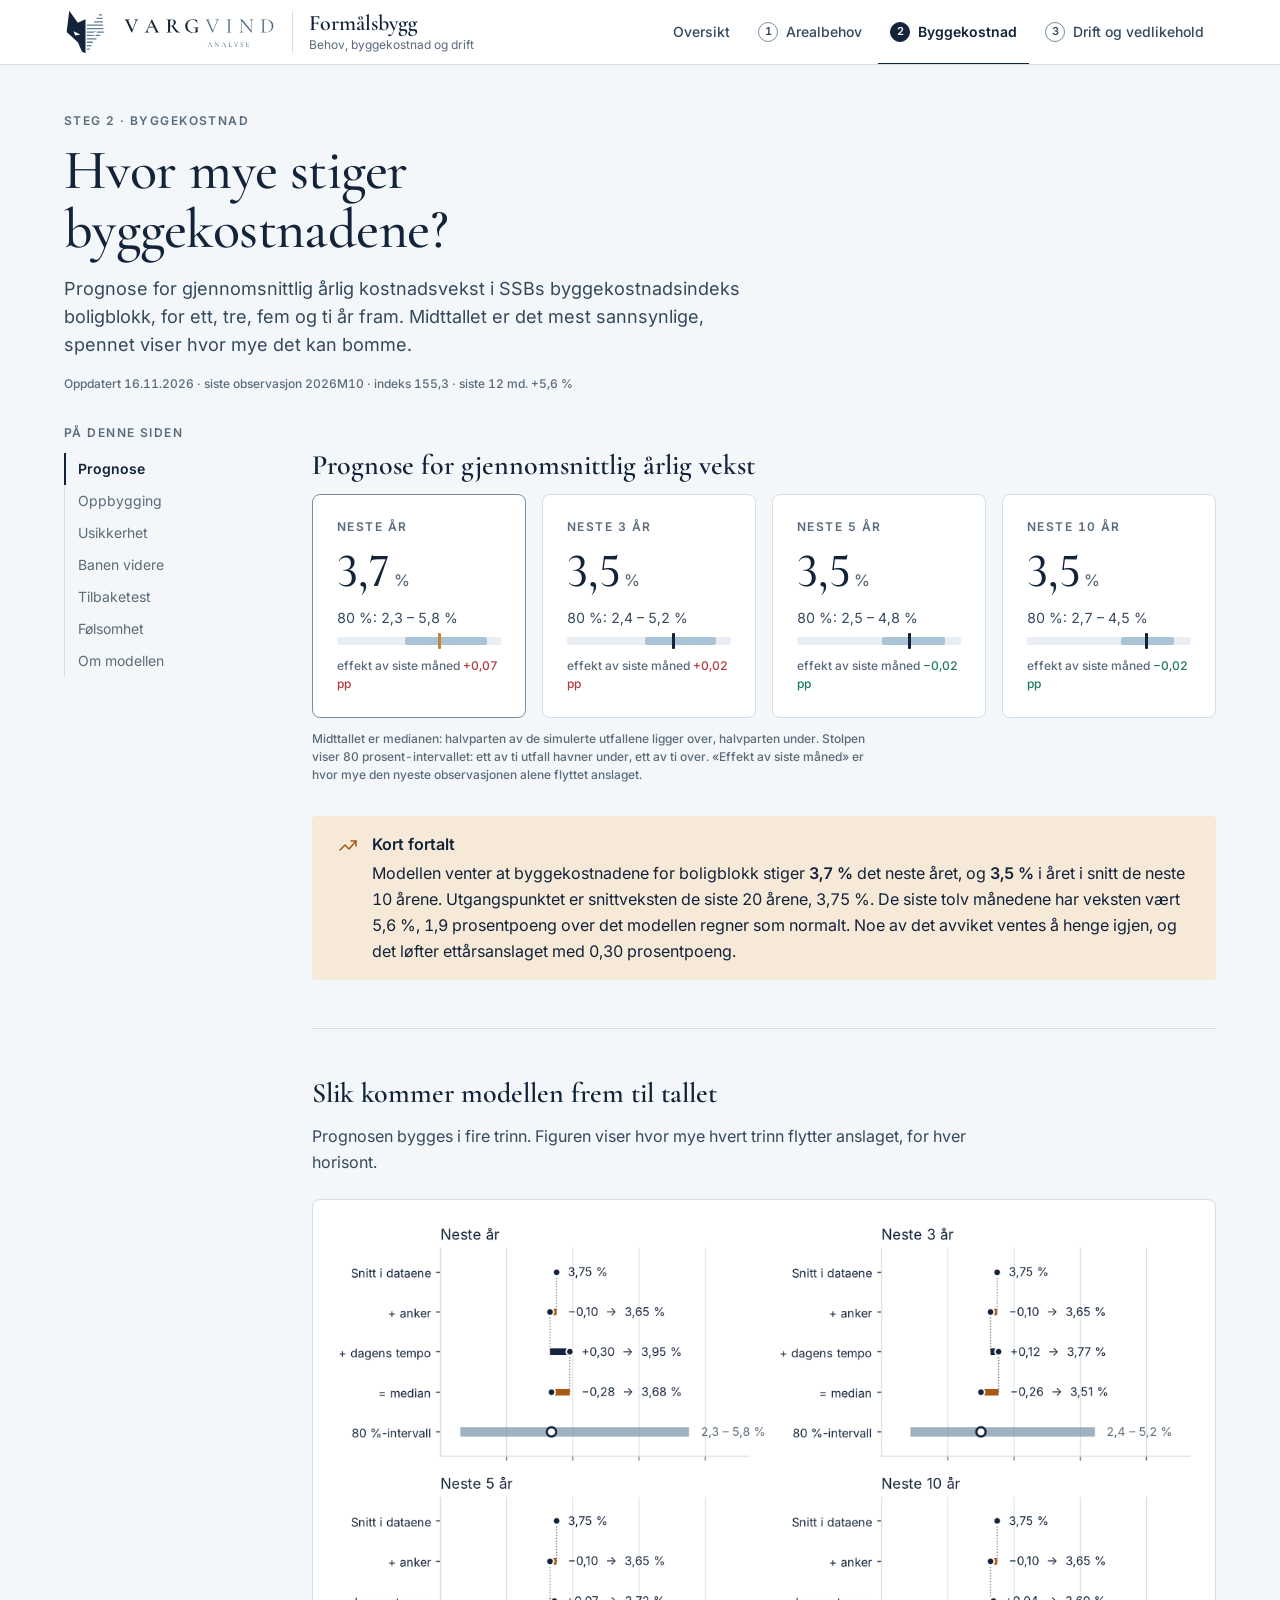
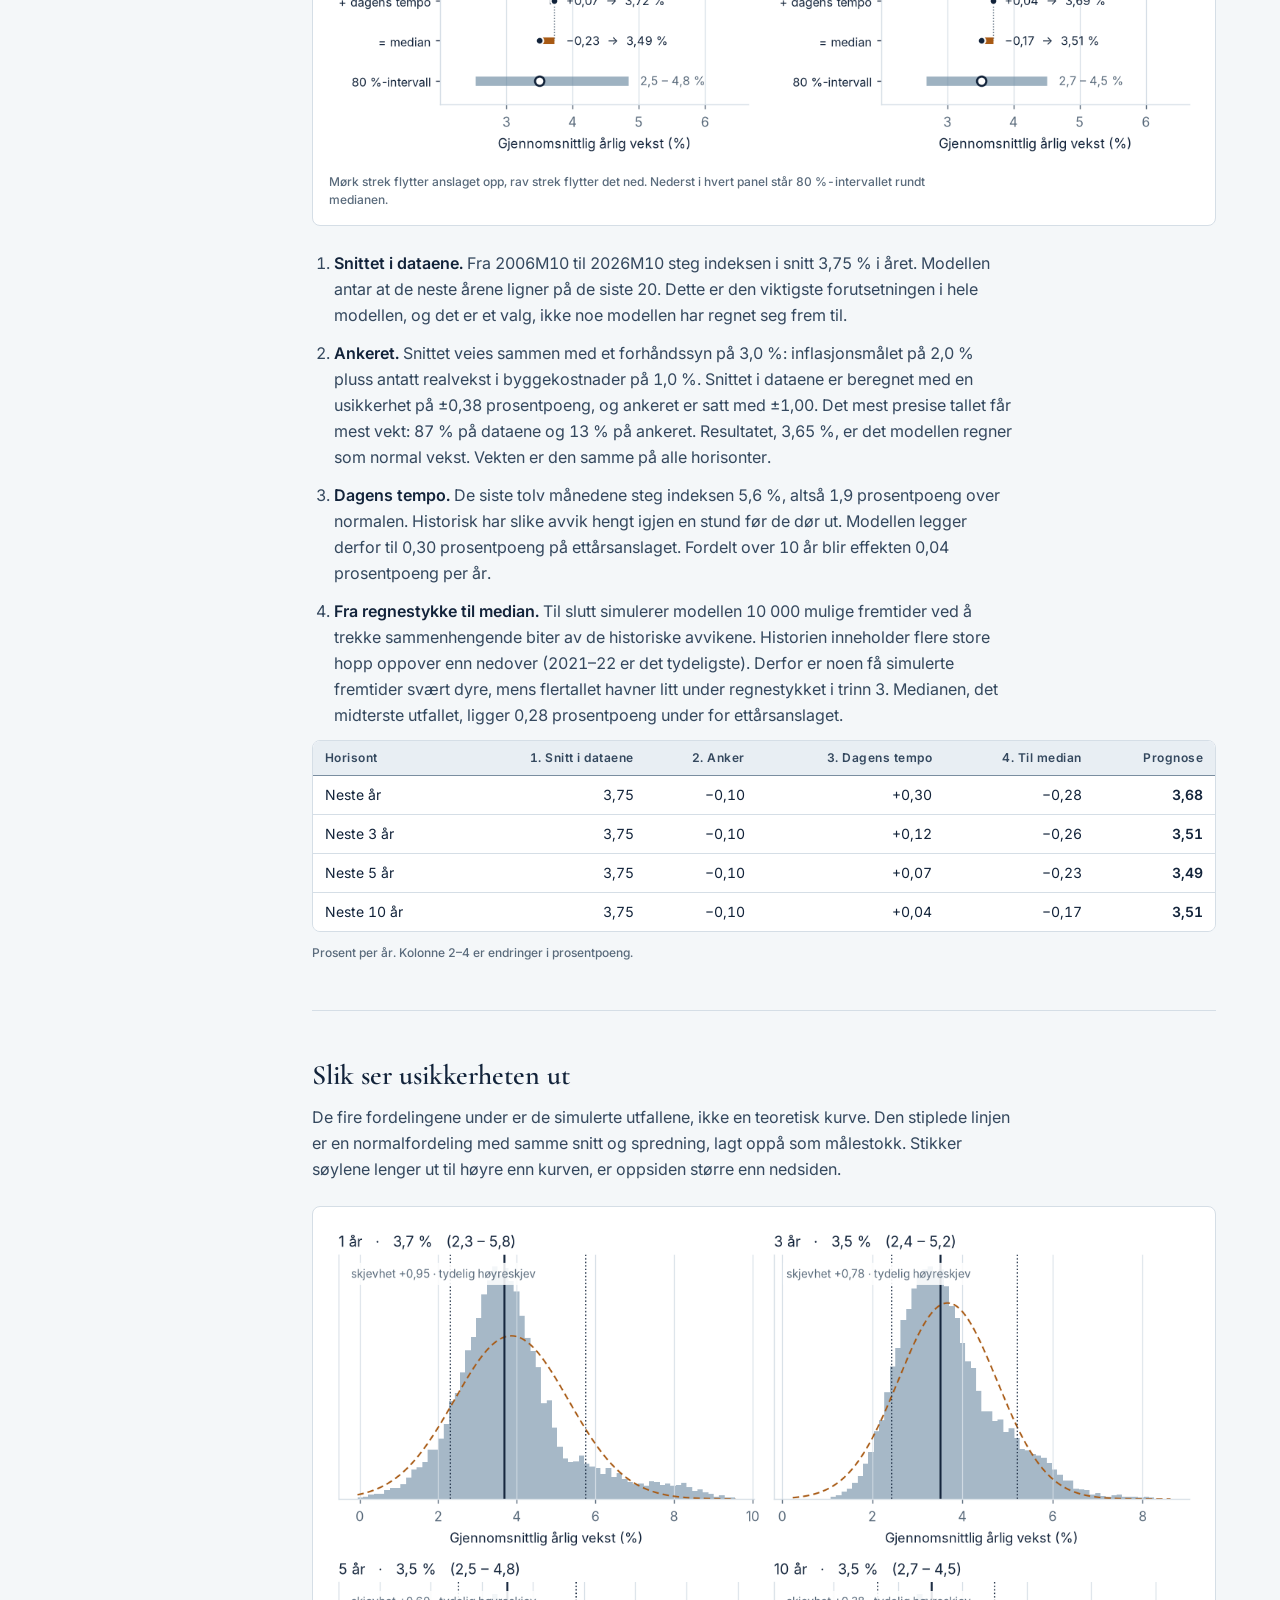
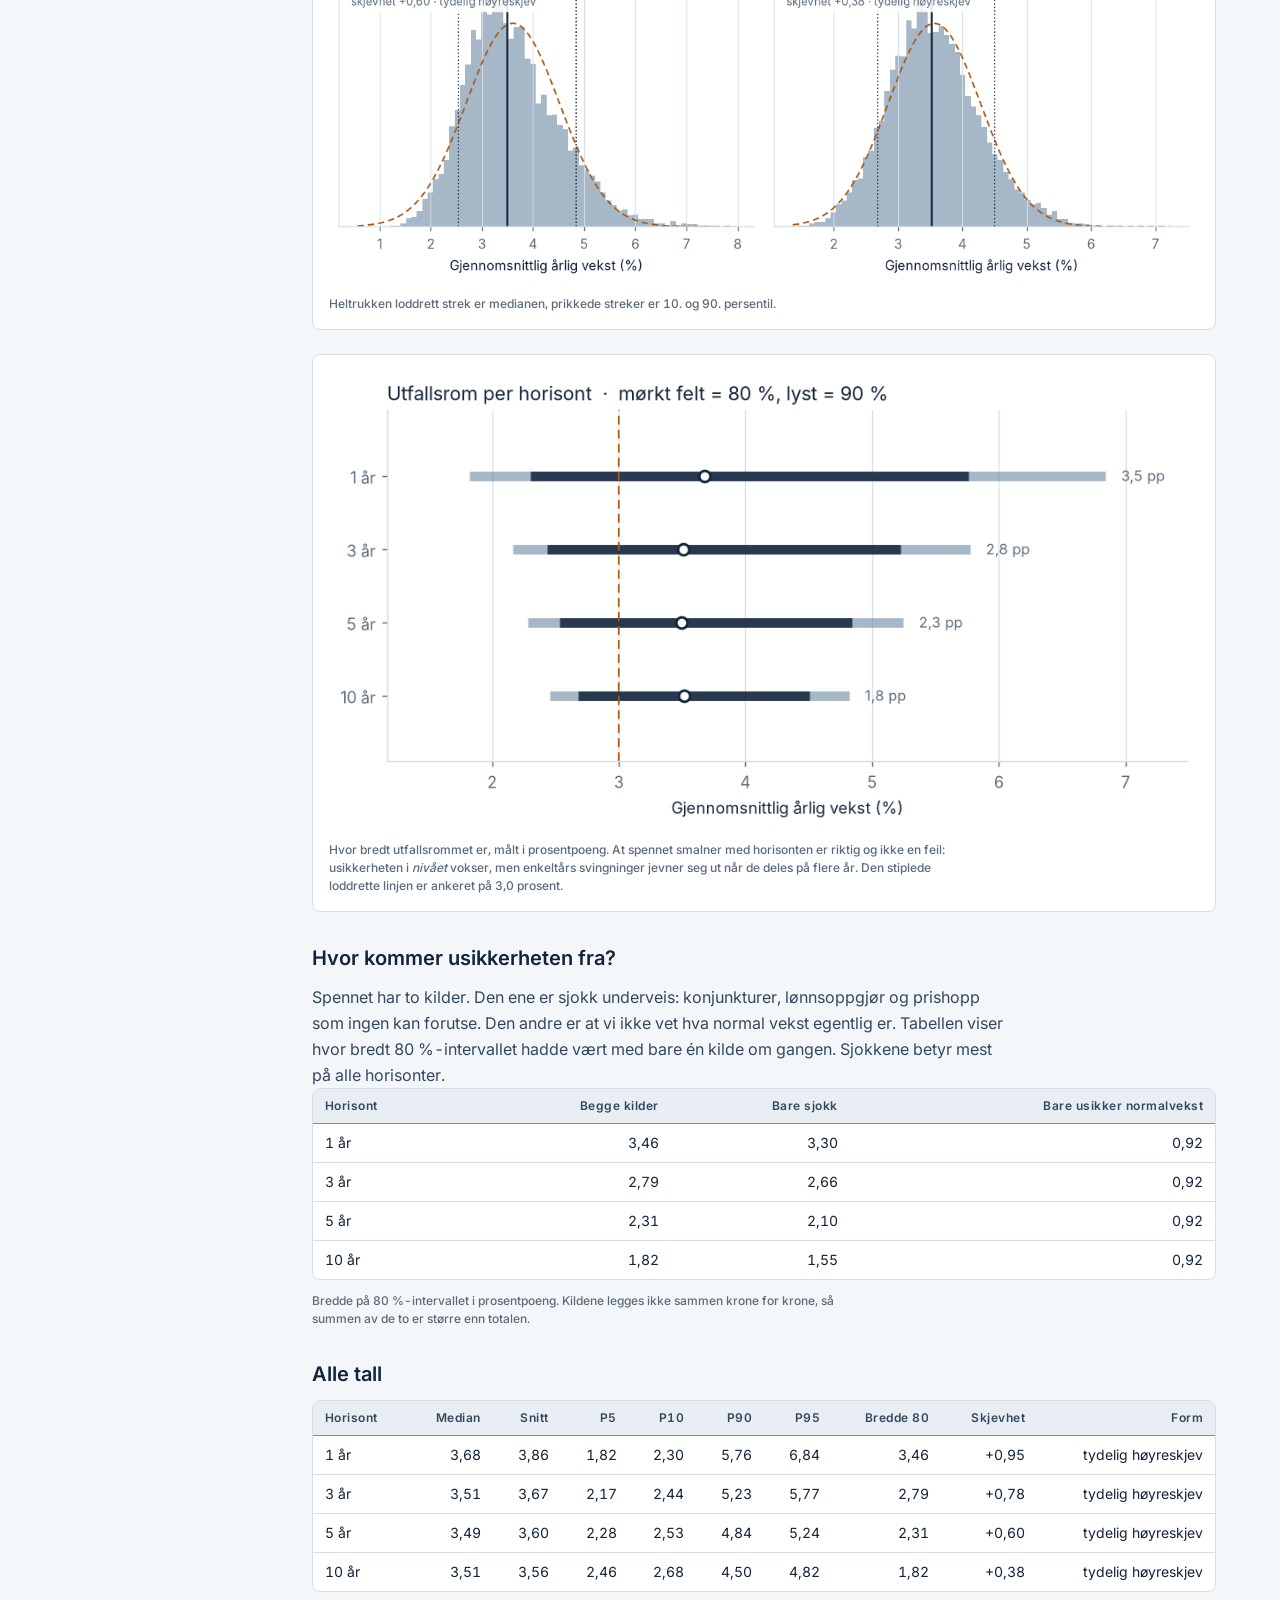
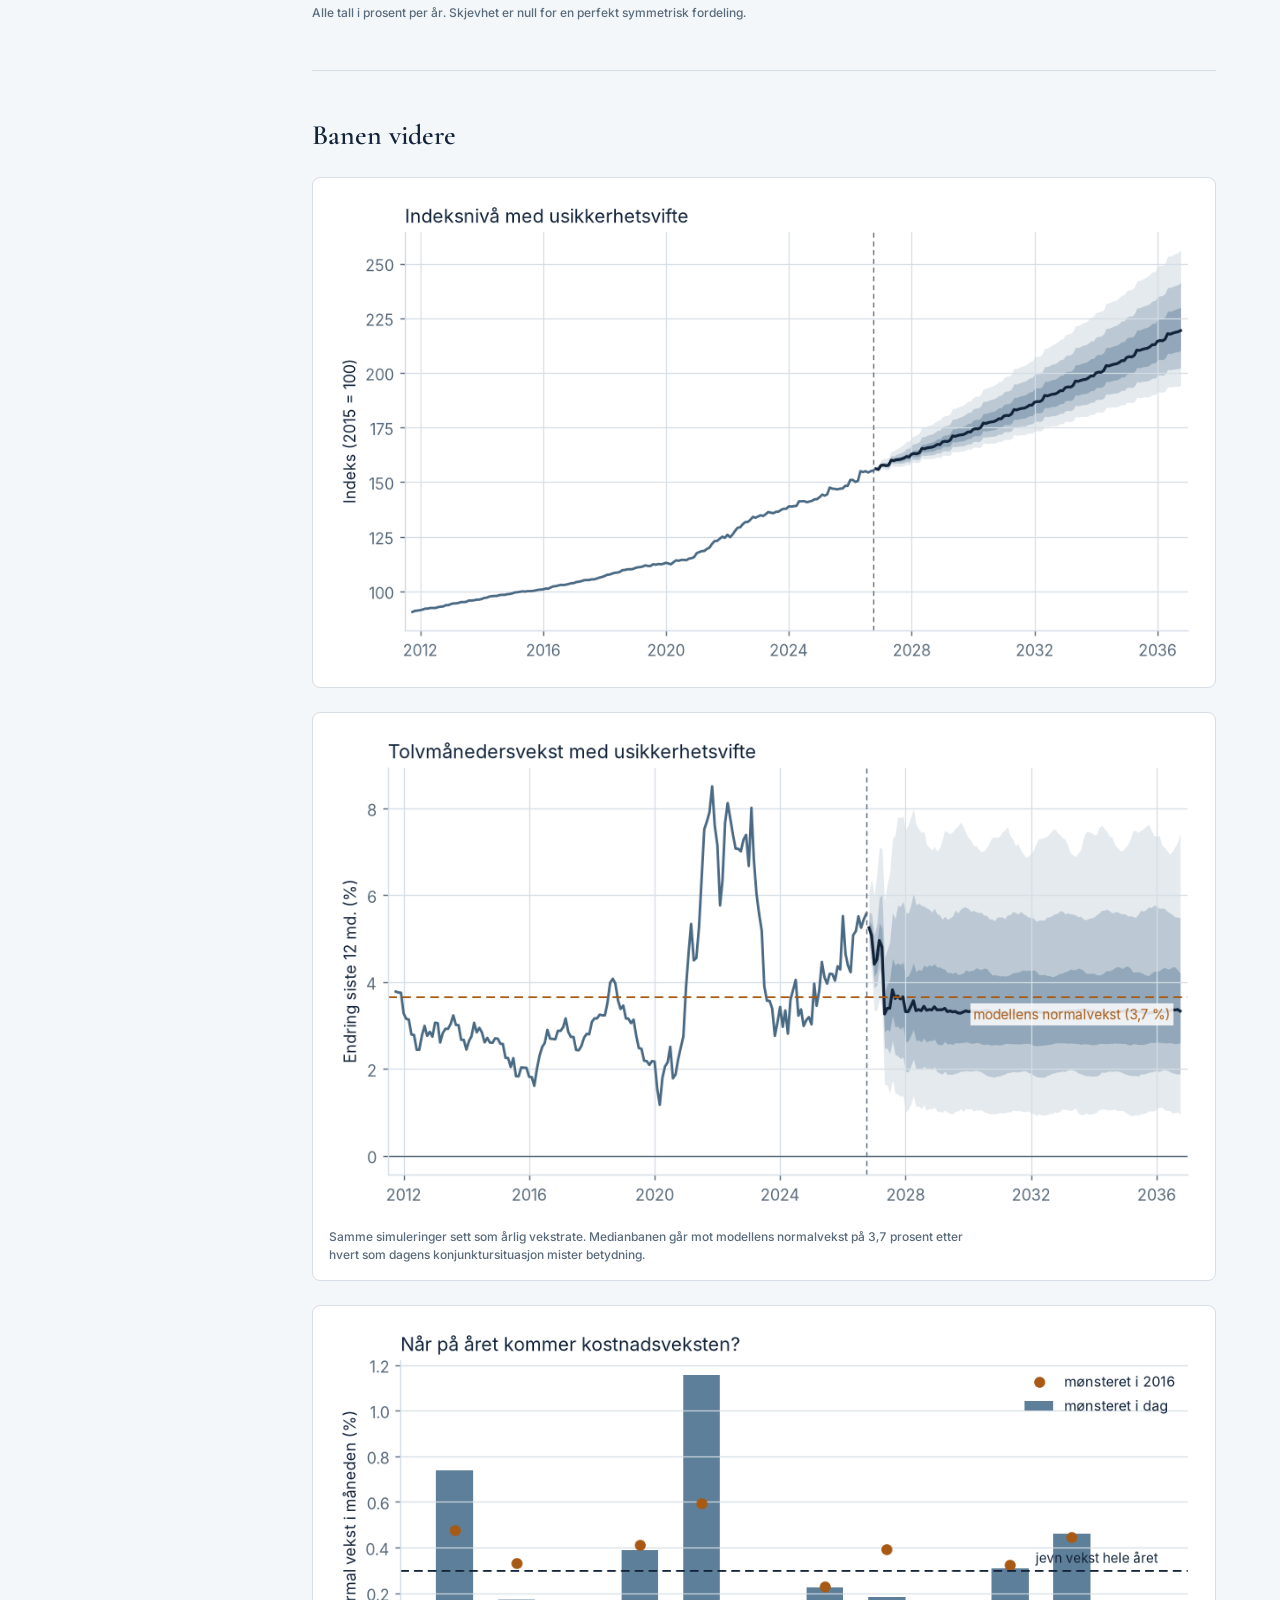
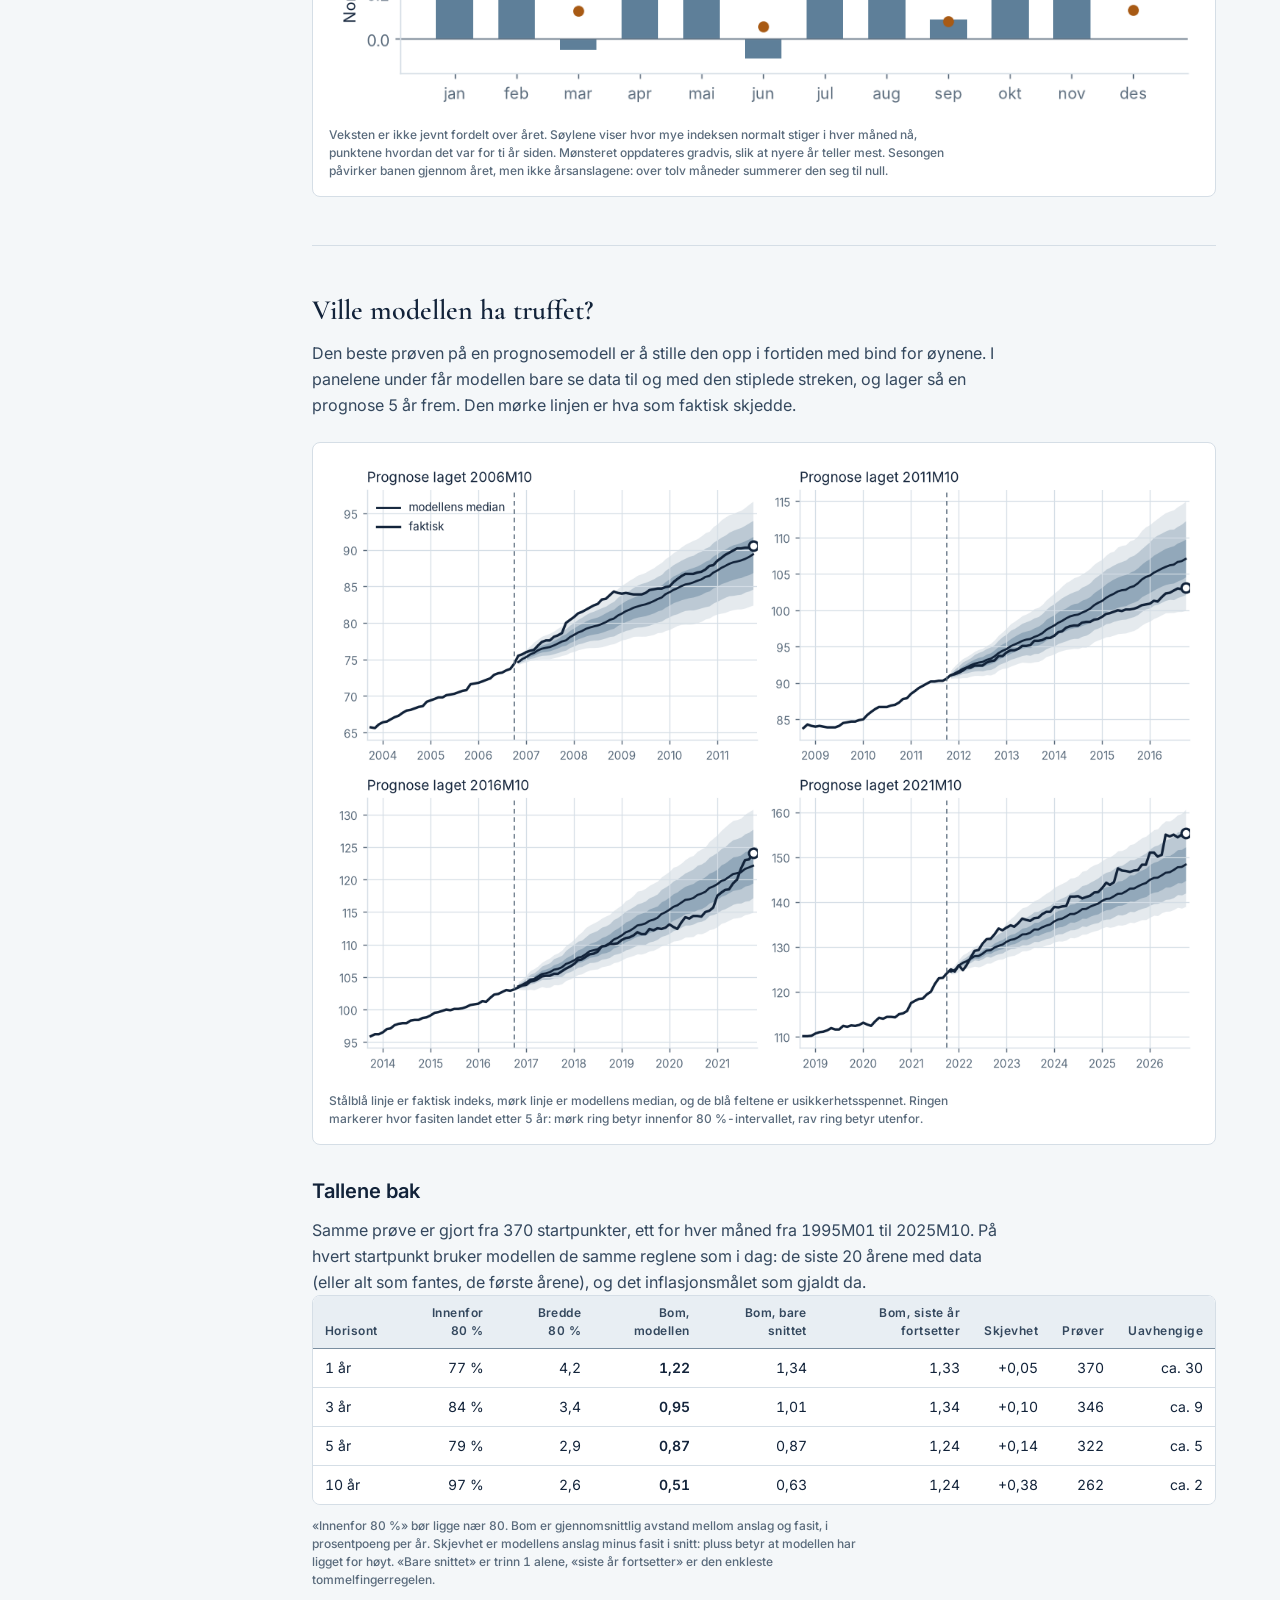
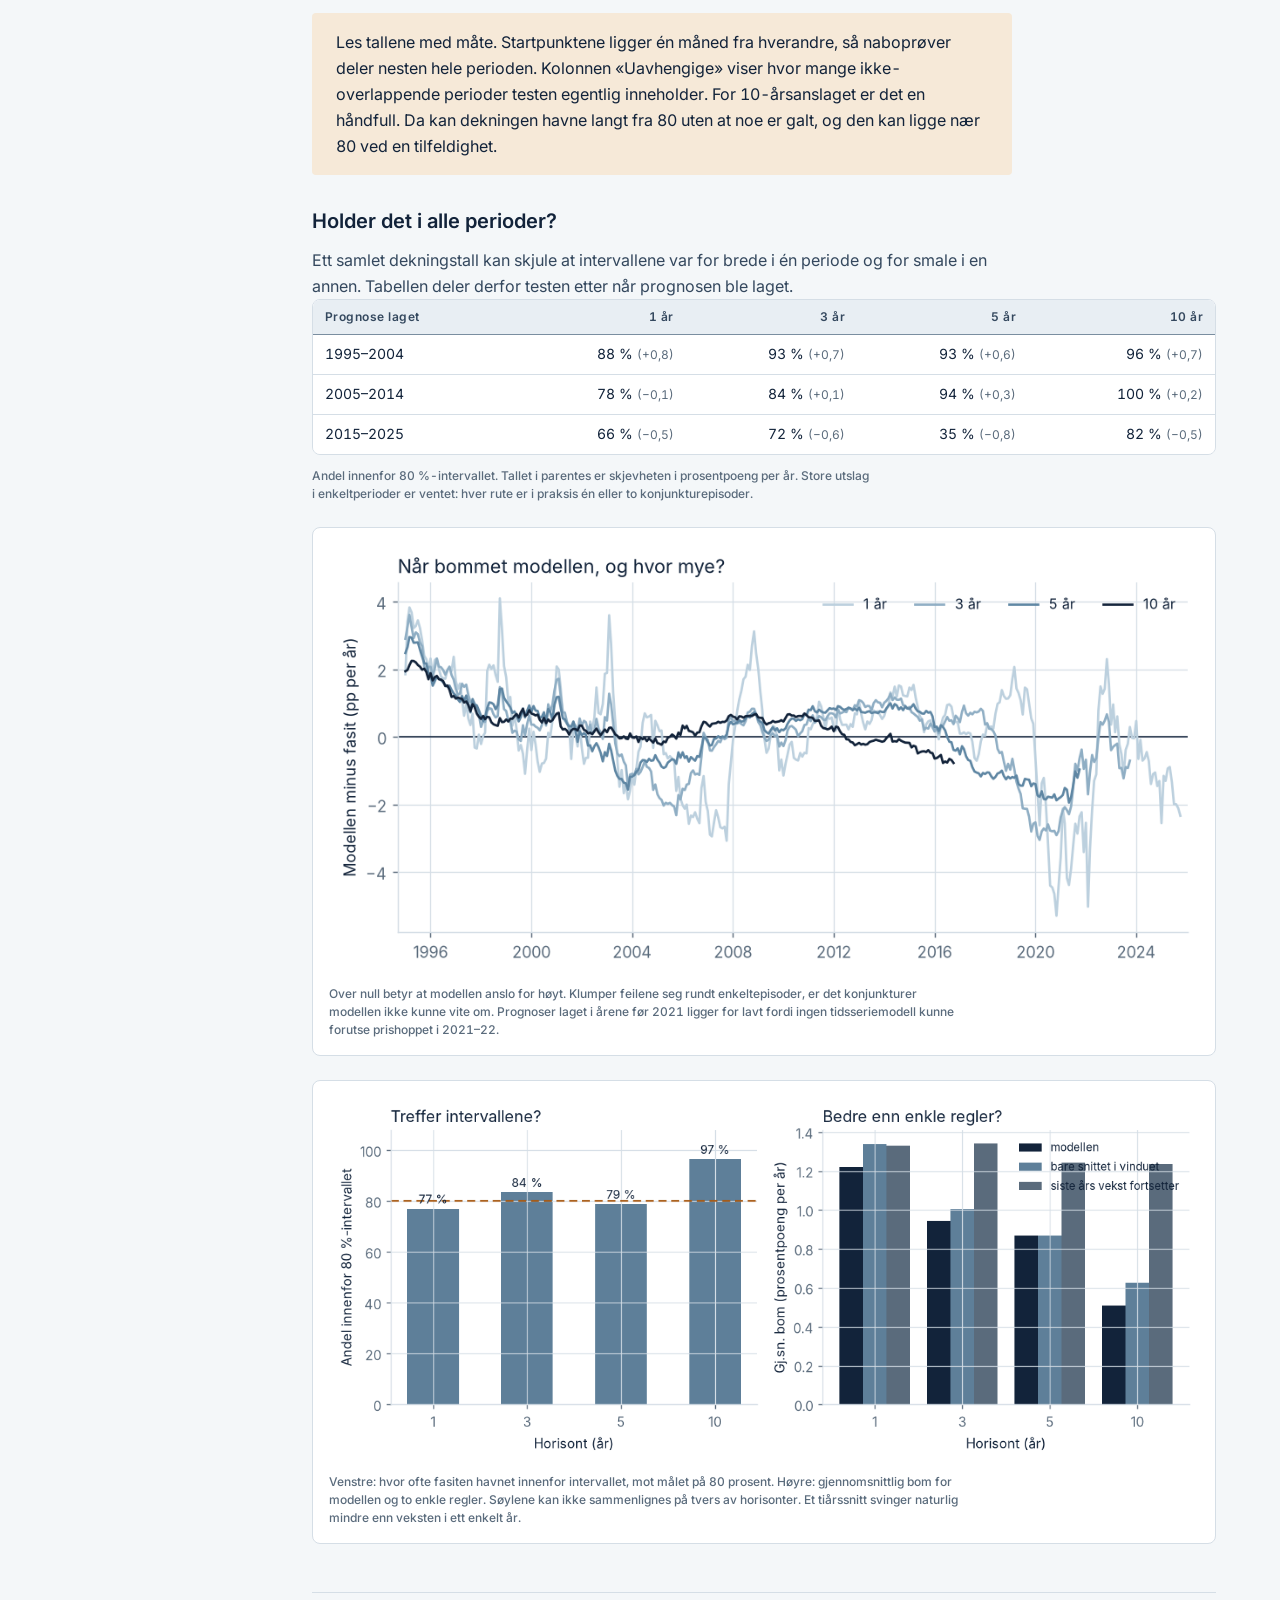
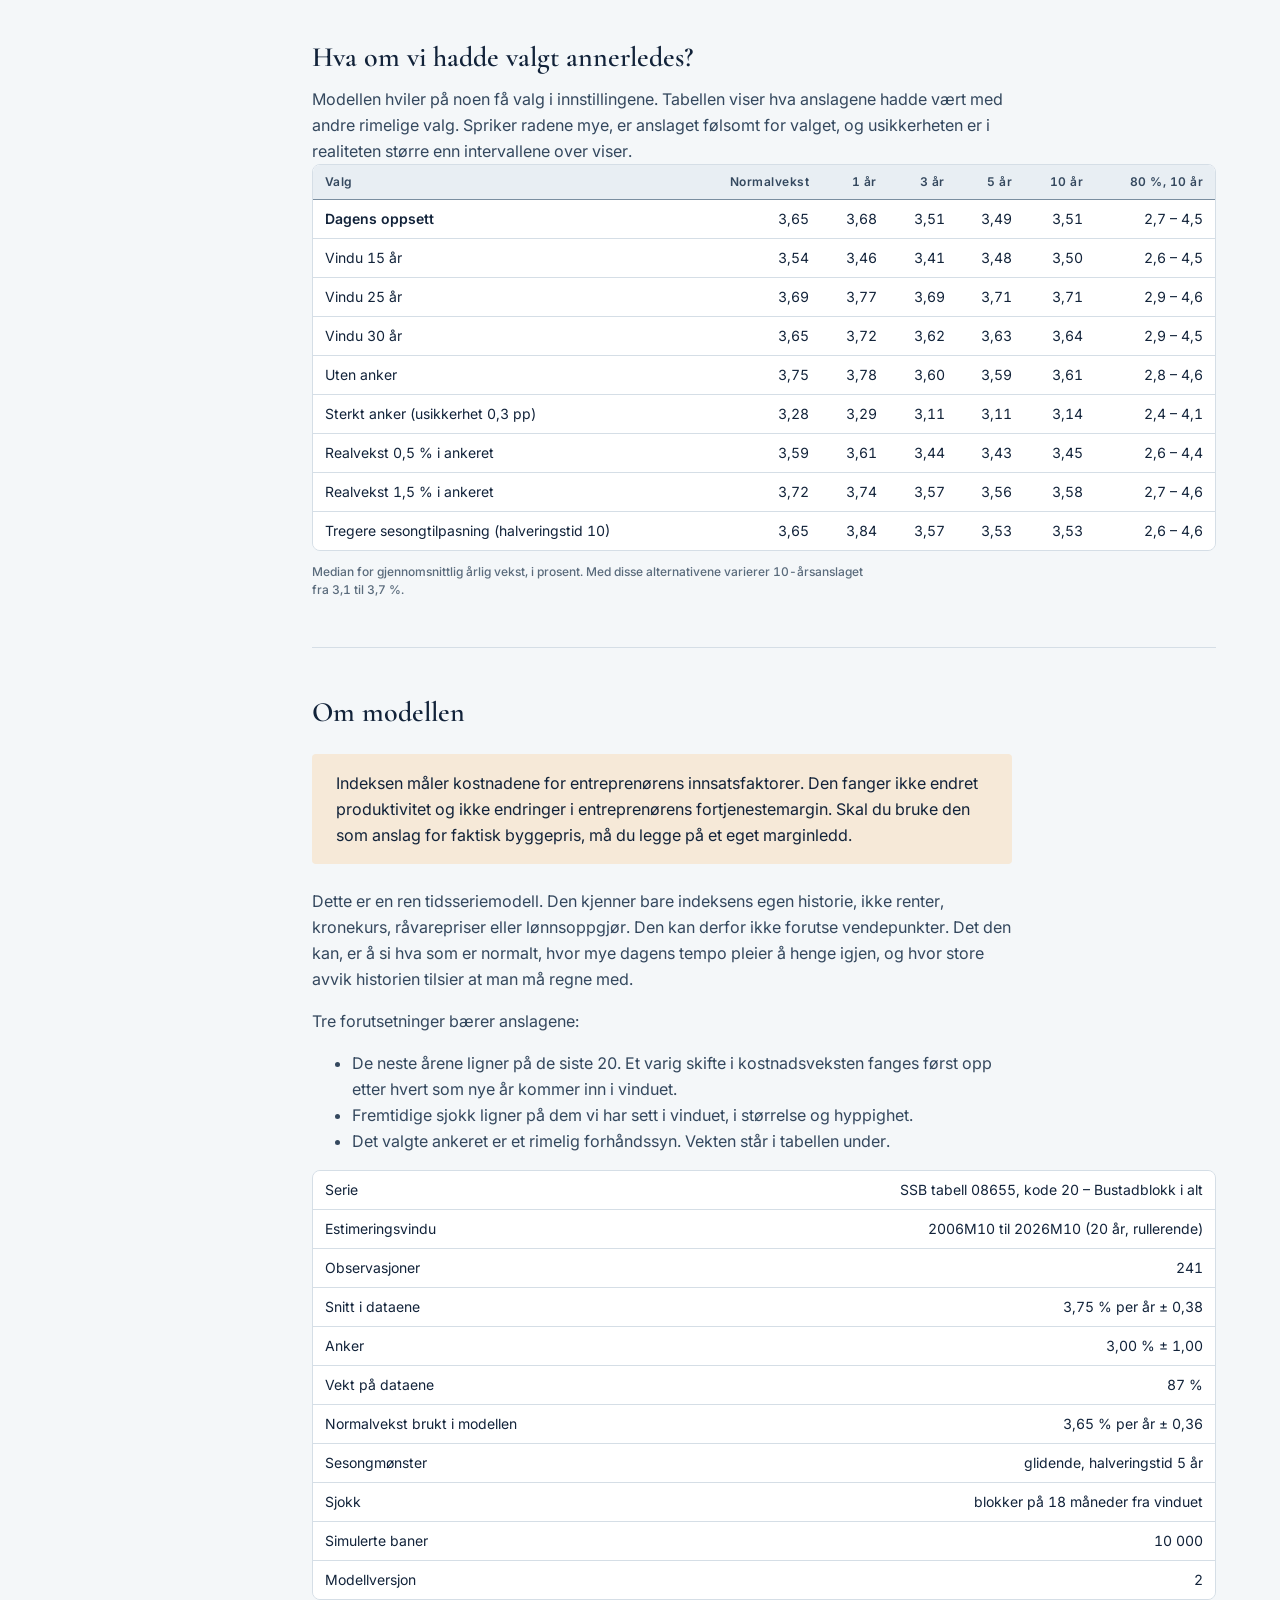
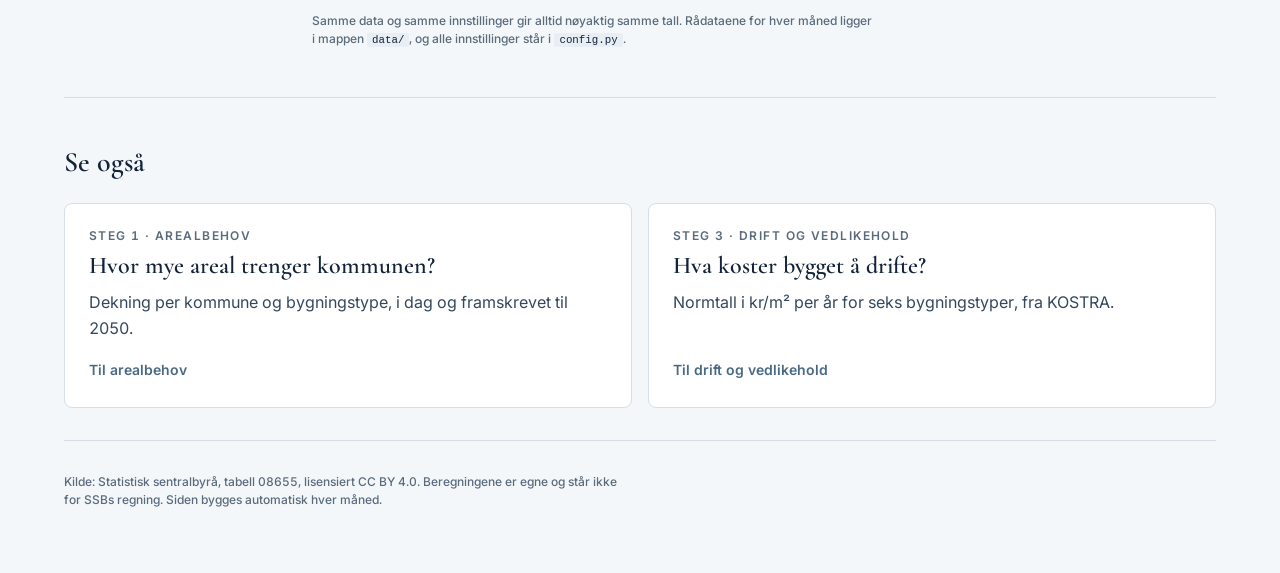
==== commit 7cbb644d: "Byggekost oppdatert 2026-11-16" ====
--- a/docs/byggekost/index.html
+++ b/docs/byggekost/index.html
@@ -66,9 +66,9 @@
   <p class="vv-ingress">Prognose for gjennomsnittlig årlig kostnadsvekst i SSBs byggekostnadsindeks boligblokk,
      for ett, tre, fem og ti år fram. Midttallet er det mest sannsynlige, spennet
      viser hvor mye det kan bomme.</p>
-  <p class="vv-caption vv-stempel">Oppdatert 12.11.2026 · siste observasjon 2026M09 ·
-     indeks 155,0 · siste 12 md. +5,4&nbsp;%</p>
-  <p class="stempel">Denne kjøringen brukte det lagrede øyeblikksbildet av dataene og hentet ikke nye tall fra SSB.</p>
+  <p class="vv-caption vv-stempel">Oppdatert 16.11.2026 · siste observasjon 2026M10 ·
+     indeks 155,3 · siste 12 md. +5,6&nbsp;%</p>
+  
 </div>
 
 <div class="vv-oppslag">
@@ -82,35 +82,35 @@
 <div class="tall vv-blokk">
       <div class="rute forst">
         <div class="horisont">Neste år</div>
-        <div class="stor">3,6<span>&nbsp;%</span></div>
-        <div class="spenn">80&nbsp;%: 2,2 – 5,8&nbsp;%</div>
-        <div class="bar"><i style="left:40.5%;width:50.9%"></i>
-                         <b style="left:60.1%"></b></div>
-        <div class="delta">effekt av siste måned <span class="ned">−0,16 pp</span></div>
+        <div class="stor">3,7<span>&nbsp;%</span></div>
+        <div class="spenn">80&nbsp;%: 2,3 – 5,8&nbsp;%</div>
+        <div class="bar"><i style="left:41.7%;width:49.7%"></i>
+                         <b style="left:61.5%"></b></div>
+        <div class="delta">effekt av siste måned <span class="opp">+0,07 pp</span></div>
       </div>
       <div class="rute">
         <div class="horisont">Neste 3 år</div>
         <div class="stor">3,5<span>&nbsp;%</span></div>
         <div class="spenn">80&nbsp;%: 2,4 – 5,2&nbsp;%</div>
-        <div class="bar"><i style="left:47.3%;width:43.3%"></i>
-                         <b style="left:63.7%"></b></div>
-        <div class="delta">effekt av siste måned <span class="ned">−0,07 pp</span></div>
+        <div class="bar"><i style="left:47.3%;width:43.4%"></i>
+                         <b style="left:63.9%"></b></div>
+        <div class="delta">effekt av siste måned <span class="opp">+0,02 pp</span></div>
       </div>
       <div class="rute">
         <div class="horisont">Neste 5 år</div>
         <div class="stor">3,5<span>&nbsp;%</span></div>
         <div class="spenn">80&nbsp;%: 2,5 – 4,8&nbsp;%</div>
-        <div class="bar"><i style="left:52.0%;width:38.1%"></i>
-                         <b style="left:68.2%"></b></div>
-        <div class="delta">effekt av siste måned <span class="ned">−0,03 pp</span></div>
+        <div class="bar"><i style="left:51.9%;width:38.2%"></i>
+                         <b style="left:67.8%"></b></div>
+        <div class="delta">effekt av siste måned <span class="ned">−0,02 pp</span></div>
       </div>
       <div class="rute">
         <div class="horisont">Neste 10 år</div>
         <div class="stor">3,5<span>&nbsp;%</span></div>
         <div class="spenn">80&nbsp;%: 2,7 – 4,5&nbsp;%</div>
-        <div class="bar"><i style="left:57.8%;width:31.7%"></i>
-                         <b style="left:72.3%"></b></div>
-        <div class="delta">effekt av siste måned <span class="ned">−0,01 pp</span></div>
+        <div class="bar"><i style="left:57.5%;width:31.9%"></i>
+                         <b style="left:72.1%"></b></div>
+        <div class="delta">effekt av siste måned <span class="ned">−0,02 pp</span></div>
       </div></div>
 <p class="stempel">Midttallet er medianen: halvparten av de simulerte utfallene
    ligger over, halvparten under. Stolpen viser 80 prosent-intervallet: ett av ti
@@ -119,7 +119,7 @@
 
 <div class="vv-callout vv-callout--insight ingressboks">
   <svg class="vv-callout__icon" viewBox="0 0 24 24" aria-hidden="true"><path d="M4 17l5-5 4 4 7-8"/><path d="M15 8h5v5"/></svg>
-  <div><p class="vv-callout__title">Kort fortalt</p><p class="vv-callout__body">Modellen venter at byggekostnadene for boligblokk stiger <strong>3,6&nbsp;%</strong> det neste året, og <strong>3,5&nbsp;%</strong> i året i snitt de neste 10 årene. Utgangspunktet er snittveksten de siste 20 årene, 3,79&nbsp;%. De siste tolv månedene har veksten vært 5,4&nbsp;%, 1,8 prosentpoeng over det modellen regner som normalt. Noe av det avviket ventes å henge igjen, og det løfter ettårsanslaget med 0,20 prosentpoeng.</p></div>
+  <div><p class="vv-callout__title">Kort fortalt</p><p class="vv-callout__body">Modellen venter at byggekostnadene for boligblokk stiger <strong>3,7&nbsp;%</strong> det neste året, og <strong>3,5&nbsp;%</strong> i året i snitt de neste 10 årene. Utgangspunktet er snittveksten de siste 20 årene, 3,75&nbsp;%. De siste tolv månedene har veksten vært 5,6&nbsp;%, 1,9 prosentpoeng over det modellen regner som normalt. Noe av det avviket ventes å henge igjen, og det løfter ettårsanslaget med 0,30 prosentpoeng.</p></div>
 </div>
 
 </section>
@@ -132,17 +132,17 @@
 hvert panel står 80&nbsp;%-intervallet rundt medianen.</figcaption></figure>
 
   <ol class="trinn">
-  <li><strong>Snittet i dataene.</strong> Fra 2006M09 til 2026M09 steg
-      indeksen i snitt 3,79&nbsp;% i året. Modellen antar at de neste årene
+  <li><strong>Snittet i dataene.</strong> Fra 2006M10 til 2026M10 steg
+      indeksen i snitt 3,75&nbsp;% i året. Modellen antar at de neste årene
       ligner på de siste 20. Dette er den viktigste forutsetningen i hele
       modellen, og det er et valg, ikke noe modellen har regnet seg frem til.</li>
-  <li><strong>Ankeret.</strong> Snittet veies sammen med et forhåndssyn på 3,0&nbsp;%: inflasjonsmålet på 2,0&nbsp;% pluss antatt realvekst i byggekostnader på 1,0&nbsp;%. Snittet i dataene er beregnet med en usikkerhet på ±0,39 prosentpoeng, og ankeret er satt med ±1,00. Det mest presise tallet får mest vekt: 87&nbsp;% på dataene og 13&nbsp;% på ankeret. Resultatet, 3,68&nbsp;%, er det modellen regner som normal vekst. Vekten er den samme på alle horisonter.</li>
-  <li><strong>Dagens tempo.</strong> De siste tolv månedene steg indeksen 5,4&nbsp;%,
-      altså 1,8 prosentpoeng over normalen.
+  <li><strong>Ankeret.</strong> Snittet veies sammen med et forhåndssyn på 3,0&nbsp;%: inflasjonsmålet på 2,0&nbsp;% pluss antatt realvekst i byggekostnader på 1,0&nbsp;%. Snittet i dataene er beregnet med en usikkerhet på ±0,38 prosentpoeng, og ankeret er satt med ±1,00. Det mest presise tallet får mest vekt: 87&nbsp;% på dataene og 13&nbsp;% på ankeret. Resultatet, 3,65&nbsp;%, er det modellen regner som normal vekst. Vekten er den samme på alle horisonter.</li>
+  <li><strong>Dagens tempo.</strong> De siste tolv månedene steg indeksen 5,6&nbsp;%,
+      altså 1,9 prosentpoeng over normalen.
       Historisk har slike avvik hengt igjen en stund før de dør ut. Modellen
       legger derfor til
-      0,20 prosentpoeng på ettårsanslaget. Fordelt over 10 år blir
-      effekten 0,02 prosentpoeng per år.</li>
+      0,30 prosentpoeng på ettårsanslaget. Fordelt over 10 år blir
+      effekten 0,04 prosentpoeng per år.</li>
   <li><strong>Fra regnestykke til median.</strong> Til slutt simulerer modellen
       10&nbsp;000 mulige fremtider ved å trekke sammenhengende biter av de
       historiske avvikene. Historien inneholder flere store hopp oppover enn nedover
@@ -154,7 +154,7 @@
 <div class="vv-table__ramme vv-rulle"><table class="vv-table">
 <thead><tr><th>Horisont</th><th>1. Snitt i dataene</th><th>2. Anker</th>
 <th>3. Dagens tempo</th><th>4. Til median</th><th>Prognose</th></tr></thead>
-<tbody><tr><td>Neste år</td><td>3,79</td><td>−0,10</td><td>+0,20</td><td>−0,28</td><td><strong>3,61</strong></td></tr><tr><td>Neste 3 år</td><td>3,79</td><td>−0,10</td><td>+0,07</td><td>−0,27</td><td><strong>3,49</strong></td></tr><tr><td>Neste 5 år</td><td>3,79</td><td>−0,10</td><td>+0,04</td><td>−0,22</td><td><strong>3,51</strong></td></tr><tr><td>Neste 10 år</td><td>3,79</td><td>−0,10</td><td>+0,02</td><td>−0,17</td><td><strong>3,53</strong></td></tr></tbody></table></div>
+<tbody><tr><td>Neste år</td><td>3,75</td><td>−0,10</td><td>+0,30</td><td>−0,28</td><td><strong>3,68</strong></td></tr><tr><td>Neste 3 år</td><td>3,75</td><td>−0,10</td><td>+0,12</td><td>−0,26</td><td><strong>3,51</strong></td></tr><tr><td>Neste 5 år</td><td>3,75</td><td>−0,10</td><td>+0,07</td><td>−0,23</td><td><strong>3,49</strong></td></tr><tr><td>Neste 10 år</td><td>3,75</td><td>−0,10</td><td>+0,04</td><td>−0,17</td><td><strong>3,51</strong></td></tr></tbody></table></div>
 <p class="stempel">Prosent per år. Kolonne 2–4 er endringer i prosentpoeng.</p>
 
 </section>
@@ -182,7 +182,7 @@
 <div class="vv-table__ramme vv-rulle"><table class="vv-table">
 <thead><tr><th>Horisont</th><th>Begge kilder</th><th>Bare sjokk</th>
 <th>Bare usikker normalvekst</th></tr></thead>
-<tbody><tr><td>1 år</td><td>3,57</td><td>3,37</td><td>0,92</td></tr><tr><td>3 år</td><td>2,78</td><td>2,64</td><td>0,92</td></tr><tr><td>5 år</td><td>2,30</td><td>2,08</td><td>0,92</td></tr><tr><td>10 år</td><td>1,81</td><td>1,55</td><td>0,92</td></tr></tbody></table></div>
+<tbody><tr><td>1 år</td><td>3,46</td><td>3,30</td><td>0,92</td></tr><tr><td>3 år</td><td>2,79</td><td>2,66</td><td>0,92</td></tr><tr><td>5 år</td><td>2,31</td><td>2,10</td><td>0,92</td></tr><tr><td>10 år</td><td>1,82</td><td>1,55</td><td>0,92</td></tr></tbody></table></div>
 <p class="stempel">Bredde på 80&nbsp;%-intervallet i prosentpoeng. Kildene legges ikke
 sammen krone for krone, så summen av de to er større enn totalen.</p>
 
@@ -190,7 +190,7 @@
 <div class="vv-table__ramme vv-rulle"><table class="vv-table">
 <thead><tr><th>Horisont</th><th>Median</th><th>Snitt</th><th>P5</th><th>P10</th>
 <th>P90</th><th>P95</th><th>Bredde 80</th><th>Skjevhet</th><th>Form</th></tr></thead>
-<tbody><tr><td>1 år</td><td>3,61</td><td>3,81</td><td>1,74</td><td>2,23</td><td>5,80</td><td>6,75</td><td>3,57</td><td>+0,92</td><td>tydelig høyreskjev</td></tr><tr><td>3 år</td><td>3,49</td><td>3,66</td><td>2,17</td><td>2,43</td><td>5,21</td><td>5,75</td><td>2,78</td><td>+0,78</td><td>tydelig høyreskjev</td></tr><tr><td>5 år</td><td>3,51</td><td>3,61</td><td>2,29</td><td>2,54</td><td>4,83</td><td>5,26</td><td>2,30</td><td>+0,59</td><td>tydelig høyreskjev</td></tr><tr><td>10 år</td><td>3,53</td><td>3,58</td><td>2,47</td><td>2,71</td><td>4,52</td><td>4,84</td><td>1,81</td><td>+0,38</td><td>tydelig høyreskjev</td></tr></tbody></table></div>
+<tbody><tr><td>1 år</td><td>3,68</td><td>3,86</td><td>1,82</td><td>2,30</td><td>5,76</td><td>6,84</td><td>3,46</td><td>+0,95</td><td>tydelig høyreskjev</td></tr><tr><td>3 år</td><td>3,51</td><td>3,67</td><td>2,17</td><td>2,44</td><td>5,23</td><td>5,77</td><td>2,79</td><td>+0,78</td><td>tydelig høyreskjev</td></tr><tr><td>5 år</td><td>3,49</td><td>3,60</td><td>2,28</td><td>2,53</td><td>4,84</td><td>5,24</td><td>2,31</td><td>+0,60</td><td>tydelig høyreskjev</td></tr><tr><td>10 år</td><td>3,51</td><td>3,56</td><td>2,46</td><td>2,68</td><td>4,50</td><td>4,82</td><td>1,82</td><td>+0,38</td><td>tydelig høyreskjev</td></tr></tbody></table></div>
 <p class="stempel">Alle tall i prosent per år. Skjevhet er null for en perfekt
 symmetrisk fordeling.</p>
 
@@ -223,8 +223,8 @@
   ring betyr utenfor.</figcaption></figure>
 
   <h3>Tallene bak</h3>
-  <p>Samme prøve er gjort fra 369 startpunkter, ett for hver
-     måned fra 1995M01 til 2025M09. På hvert
+  <p>Samme prøve er gjort fra 370 startpunkter, ett for hver
+     måned fra 1995M01 til 2025M10. På hvert
      startpunkt bruker modellen de samme reglene som i dag: de siste
      20 årene med data (eller alt som fantes, de første årene), og det
      inflasjonsmålet som gjaldt da.</p>
@@ -232,7 +232,7 @@
   <thead><tr><th>Horisont</th><th>Innenfor 80&nbsp;%</th><th>Bredde 80&nbsp;%</th>
   <th>Bom, modellen</th><th>Bom, bare snittet</th><th>Bom, siste år fortsetter</th>
   <th>Skjevhet</th><th>Prøver</th><th>Uavhengige</th></tr></thead>
-  <tbody><tr><td>1 år</td><td>77&nbsp;%</td><td>4,2</td><td><strong>1,22</strong></td><td>1,34</td><td>1,33</td><td>+0,05</td><td>369</td><td>ca. 30</td></tr><tr><td>3 år</td><td>83&nbsp;%</td><td>3,4</td><td><strong>0,95</strong></td><td>1,01</td><td>1,35</td><td>+0,10</td><td>345</td><td>ca. 9</td></tr><tr><td>5 år</td><td>79&nbsp;%</td><td>2,9</td><td><strong>0,87</strong></td><td>0,87</td><td>1,24</td><td>+0,15</td><td>321</td><td>ca. 5</td></tr><tr><td>10 år</td><td>97&nbsp;%</td><td>2,6</td><td><strong>0,51</strong></td><td>0,63</td><td>1,24</td><td>+0,38</td><td>261</td><td>ca. 2</td></tr></tbody></table></div>
+  <tbody><tr><td>1 år</td><td>77&nbsp;%</td><td>4,2</td><td><strong>1,22</strong></td><td>1,34</td><td>1,33</td><td>+0,05</td><td>370</td><td>ca. 30</td></tr><tr><td>3 år</td><td>84&nbsp;%</td><td>3,4</td><td><strong>0,95</strong></td><td>1,01</td><td>1,34</td><td>+0,10</td><td>346</td><td>ca. 9</td></tr><tr><td>5 år</td><td>79&nbsp;%</td><td>2,9</td><td><strong>0,87</strong></td><td>0,87</td><td>1,24</td><td>+0,14</td><td>322</td><td>ca. 5</td></tr><tr><td>10 år</td><td>97&nbsp;%</td><td>2,6</td><td><strong>0,51</strong></td><td>0,63</td><td>1,24</td><td>+0,38</td><td>262</td><td>ca. 2</td></tr></tbody></table></div>
   <p class="stempel">«Innenfor 80&nbsp;%» bør ligge nær 80. Bom er gjennomsnittlig
   avstand mellom anslag og fasit, i prosentpoeng per år. Skjevhet er modellens
   anslag minus fasit i snitt: pluss betyr at modellen har ligget for høyt.
@@ -252,7 +252,7 @@
      laget.</p>
   <div class="vv-table__ramme vv-rulle"><table class="vv-table">
   <thead><tr><th>Prognose laget</th><th>1 år</th><th>3 år</th><th>5 år</th><th>10 år</th></tr></thead>
-  <tbody><tr><td>1995–2004</td><td>88&nbsp;% <span class="n">(+0,8)</span></td><td>93&nbsp;% <span class="n">(+0,7)</span></td><td>93&nbsp;% <span class="n">(+0,6)</span></td><td>96&nbsp;% <span class="n">(+0,7)</span></td></tr><tr><td>2005–2014</td><td>78&nbsp;% <span class="n">(−0,1)</span></td><td>84&nbsp;% <span class="n">(+0,1)</span></td><td>94&nbsp;% <span class="n">(+0,3)</span></td><td>100&nbsp;% <span class="n">(+0,2)</span></td></tr><tr><td>2015–2025</td><td>67&nbsp;% <span class="n">(−0,5)</span></td><td>71&nbsp;% <span class="n">(−0,6)</span></td><td>35&nbsp;% <span class="n">(−0,8)</span></td><td>86&nbsp;% <span class="n">(−0,5)</span></td></tr></tbody></table></div>
+  <tbody><tr><td>1995–2004</td><td>88&nbsp;% <span class="n">(+0,8)</span></td><td>93&nbsp;% <span class="n">(+0,7)</span></td><td>93&nbsp;% <span class="n">(+0,6)</span></td><td>96&nbsp;% <span class="n">(+0,7)</span></td></tr><tr><td>2005–2014</td><td>78&nbsp;% <span class="n">(−0,1)</span></td><td>84&nbsp;% <span class="n">(+0,1)</span></td><td>94&nbsp;% <span class="n">(+0,3)</span></td><td>100&nbsp;% <span class="n">(+0,2)</span></td></tr><tr><td>2015–2025</td><td>66&nbsp;% <span class="n">(−0,5)</span></td><td>72&nbsp;% <span class="n">(−0,6)</span></td><td>35&nbsp;% <span class="n">(−0,8)</span></td><td>82&nbsp;% <span class="n">(−0,5)</span></td></tr></tbody></table></div>
   <p class="stempel">Andel innenfor 80&nbsp;%-intervallet. Tallet i parentes er
   skjevheten i prosentpoeng per år. Store utslag i enkeltperioder er ventet:
   hver rute er i praksis én eller to konjunkturepisoder.</p>
@@ -276,7 +276,7 @@
      over viser.</p>
   <div class="vv-table__ramme vv-rulle"><table class="vv-table">
   <thead><tr><th>Valg</th><th>Normalvekst</th><th>1 år</th><th>3 år</th><th>5 år</th><th>10 år</th><th>80&nbsp;%, 10 år</th></tr></thead>
-  <tbody><tr><td><strong>Dagens oppsett</strong></td><td>3,68</td><td>3,61</td><td>3,49</td><td>3,51</td><td>3,53</td><td>2,7 – 4,5</td></tr><tr><td>Vindu 15 år</td><td>3,55</td><td>3,41</td><td>3,41</td><td>3,47</td><td>3,50</td><td>2,6 – 4,6</td></tr><tr><td>Vindu 25 år</td><td>3,69</td><td>3,72</td><td>3,66</td><td>3,70</td><td>3,70</td><td>2,9 – 4,6</td></tr><tr><td>Vindu 30 år</td><td>3,65</td><td>3,69</td><td>3,60</td><td>3,62</td><td>3,64</td><td>2,9 – 4,5</td></tr><tr><td>Uten anker</td><td>3,79</td><td>3,71</td><td>3,59</td><td>3,62</td><td>3,63</td><td>2,8 – 4,6</td></tr><tr><td>Sterkt anker (usikkerhet 0,3 pp)</td><td>3,30</td><td>3,21</td><td>3,08</td><td>3,11</td><td>3,14</td><td>2,4 – 4,1</td></tr><tr><td>Realvekst 0,5&nbsp;% i ankeret</td><td>3,62</td><td>3,54</td><td>3,42</td><td>3,45</td><td>3,47</td><td>2,6 – 4,4</td></tr><tr><td>Realvekst 1,5&nbsp;% i ankeret</td><td>3,75</td><td>3,67</td><td>3,55</td><td>3,58</td><td>3,60</td><td>2,8 – 4,6</td></tr><tr><td>Tregere sesongtilpasning (halveringstid 10)</td><td>3,68</td><td>3,73</td><td>3,53</td><td>3,52</td><td>3,54</td><td>2,6 – 4,6</td></tr></tbody></table></div>
+  <tbody><tr><td><strong>Dagens oppsett</strong></td><td>3,65</td><td>3,68</td><td>3,51</td><td>3,49</td><td>3,51</td><td>2,7 – 4,5</td></tr><tr><td>Vindu 15 år</td><td>3,54</td><td>3,46</td><td>3,41</td><td>3,48</td><td>3,50</td><td>2,6 – 4,5</td></tr><tr><td>Vindu 25 år</td><td>3,69</td><td>3,77</td><td>3,69</td><td>3,71</td><td>3,71</td><td>2,9 – 4,6</td></tr><tr><td>Vindu 30 år</td><td>3,65</td><td>3,72</td><td>3,62</td><td>3,63</td><td>3,64</td><td>2,9 – 4,5</td></tr><tr><td>Uten anker</td><td>3,75</td><td>3,78</td><td>3,60</td><td>3,59</td><td>3,61</td><td>2,8 – 4,6</td></tr><tr><td>Sterkt anker (usikkerhet 0,3 pp)</td><td>3,28</td><td>3,29</td><td>3,11</td><td>3,11</td><td>3,14</td><td>2,4 – 4,1</td></tr><tr><td>Realvekst 0,5&nbsp;% i ankeret</td><td>3,59</td><td>3,61</td><td>3,44</td><td>3,43</td><td>3,45</td><td>2,6 – 4,4</td></tr><tr><td>Realvekst 1,5&nbsp;% i ankeret</td><td>3,72</td><td>3,74</td><td>3,57</td><td>3,56</td><td>3,58</td><td>2,7 – 4,6</td></tr><tr><td>Tregere sesongtilpasning (halveringstid 10)</td><td>3,65</td><td>3,84</td><td>3,57</td><td>3,53</td><td>3,53</td><td>2,6 – 4,6</td></tr></tbody></table></div>
   <p class="stempel">Median for gjennomsnittlig årlig vekst, i prosent. Med disse
   alternativene varierer 10-årsanslaget fra 3,1 til
   3,7&nbsp;%.</p>
@@ -304,12 +304,12 @@
 <div class="vv-table__ramme vv-rulle"><table class="vv-table nokkel">
 <tbody>
 <tr><td>Serie</td><td>SSB tabell 08655, kode 20 – Bustadblokk i alt</td></tr>
-<tr><td>Estimeringsvindu</td><td>2006M09 til 2026M09 (20 år, rullerende)</td></tr>
+<tr><td>Estimeringsvindu</td><td>2006M10 til 2026M10 (20 år, rullerende)</td></tr>
 <tr><td>Observasjoner</td><td>241</td></tr>
-<tr><td>Snitt i dataene</td><td>3,79&nbsp;% per år &plusmn; 0,39</td></tr>
+<tr><td>Snitt i dataene</td><td>3,75&nbsp;% per år &plusmn; 0,38</td></tr>
 <tr><td>Anker</td><td>3,00&nbsp;% &plusmn; 1,00</td></tr>
 <tr><td>Vekt på dataene</td><td>87&nbsp;%</td></tr>
-<tr><td>Normalvekst brukt i modellen</td><td>3,68&nbsp;% per år &plusmn; 0,36</td></tr>
+<tr><td>Normalvekst brukt i modellen</td><td>3,65&nbsp;% per år &plusmn; 0,36</td></tr>
 <tr><td>Sesongmønster</td><td>glidende, halveringstid 5 år</td></tr>
 <tr><td>Sjokk</td><td>blokker på 18 måneder fra vinduet</td></tr>
 <tr><td>Simulerte baner</td><td>10&nbsp;000</td></tr>
